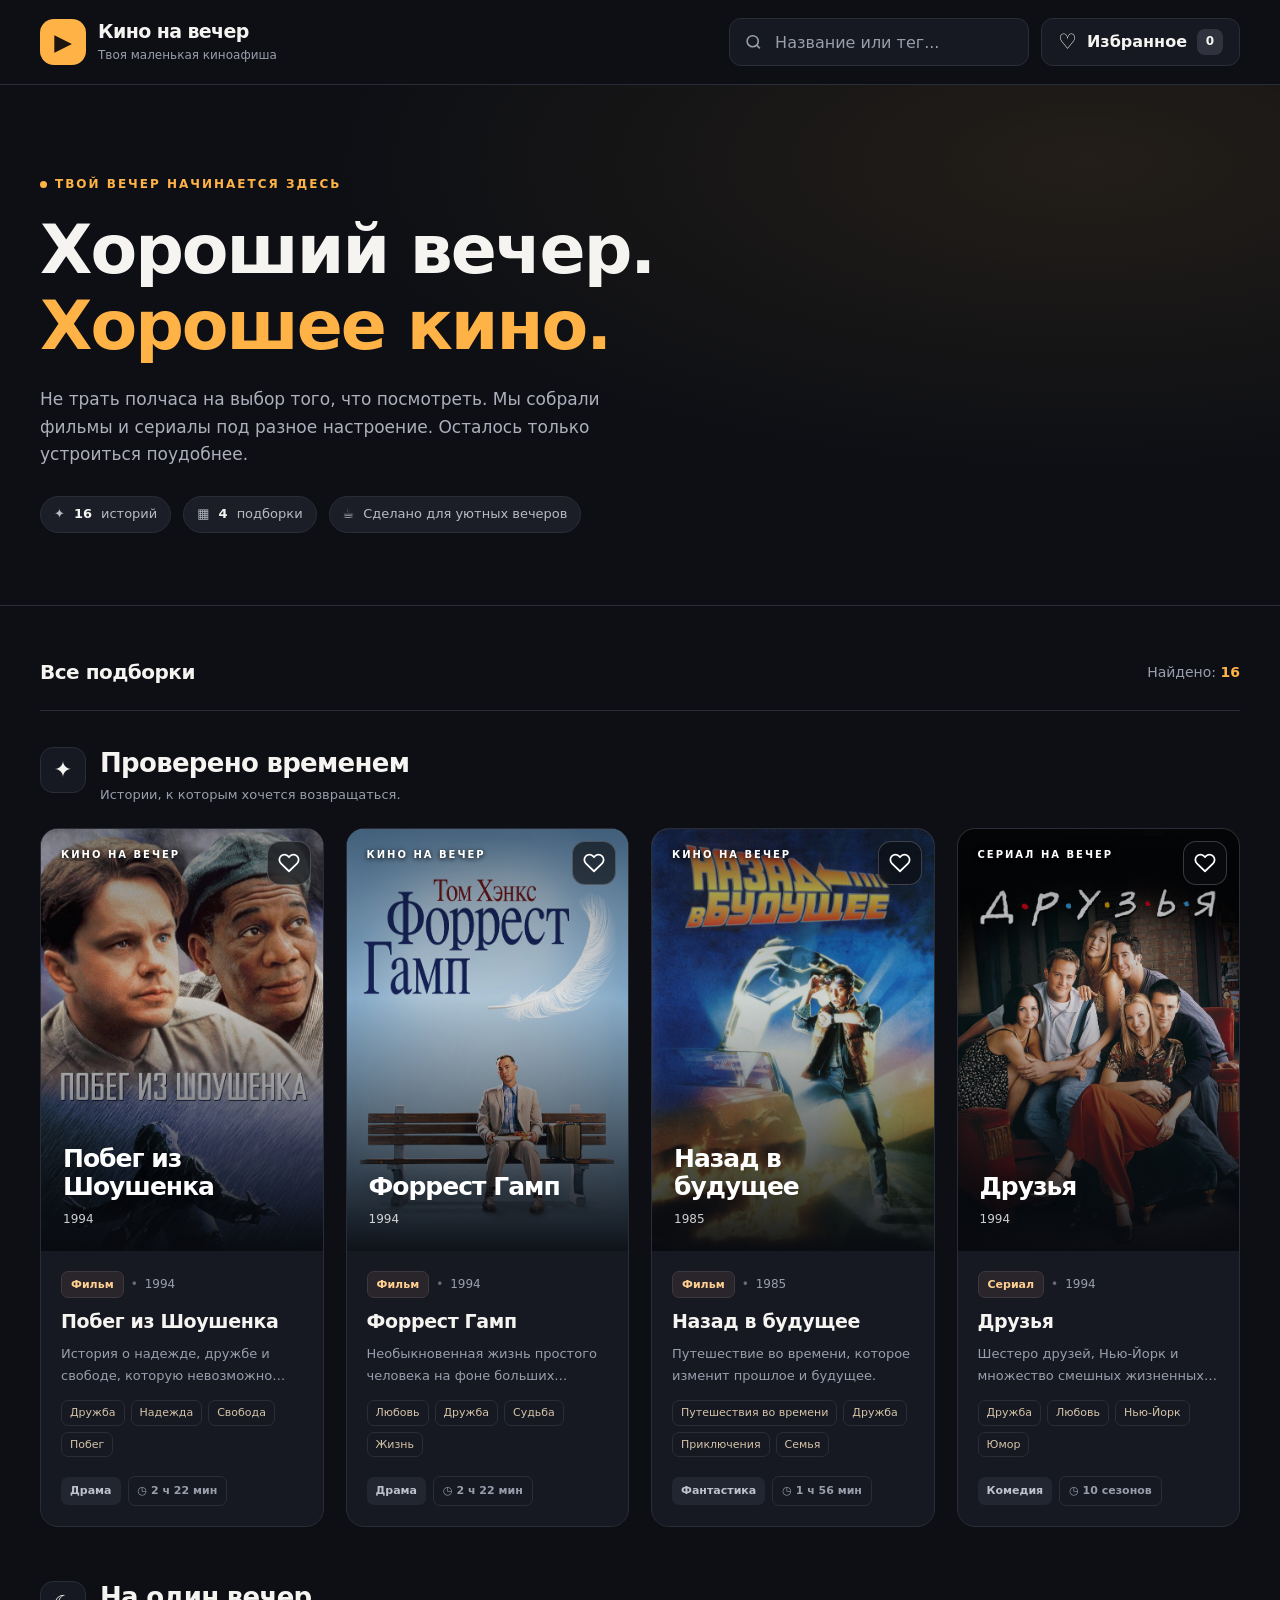
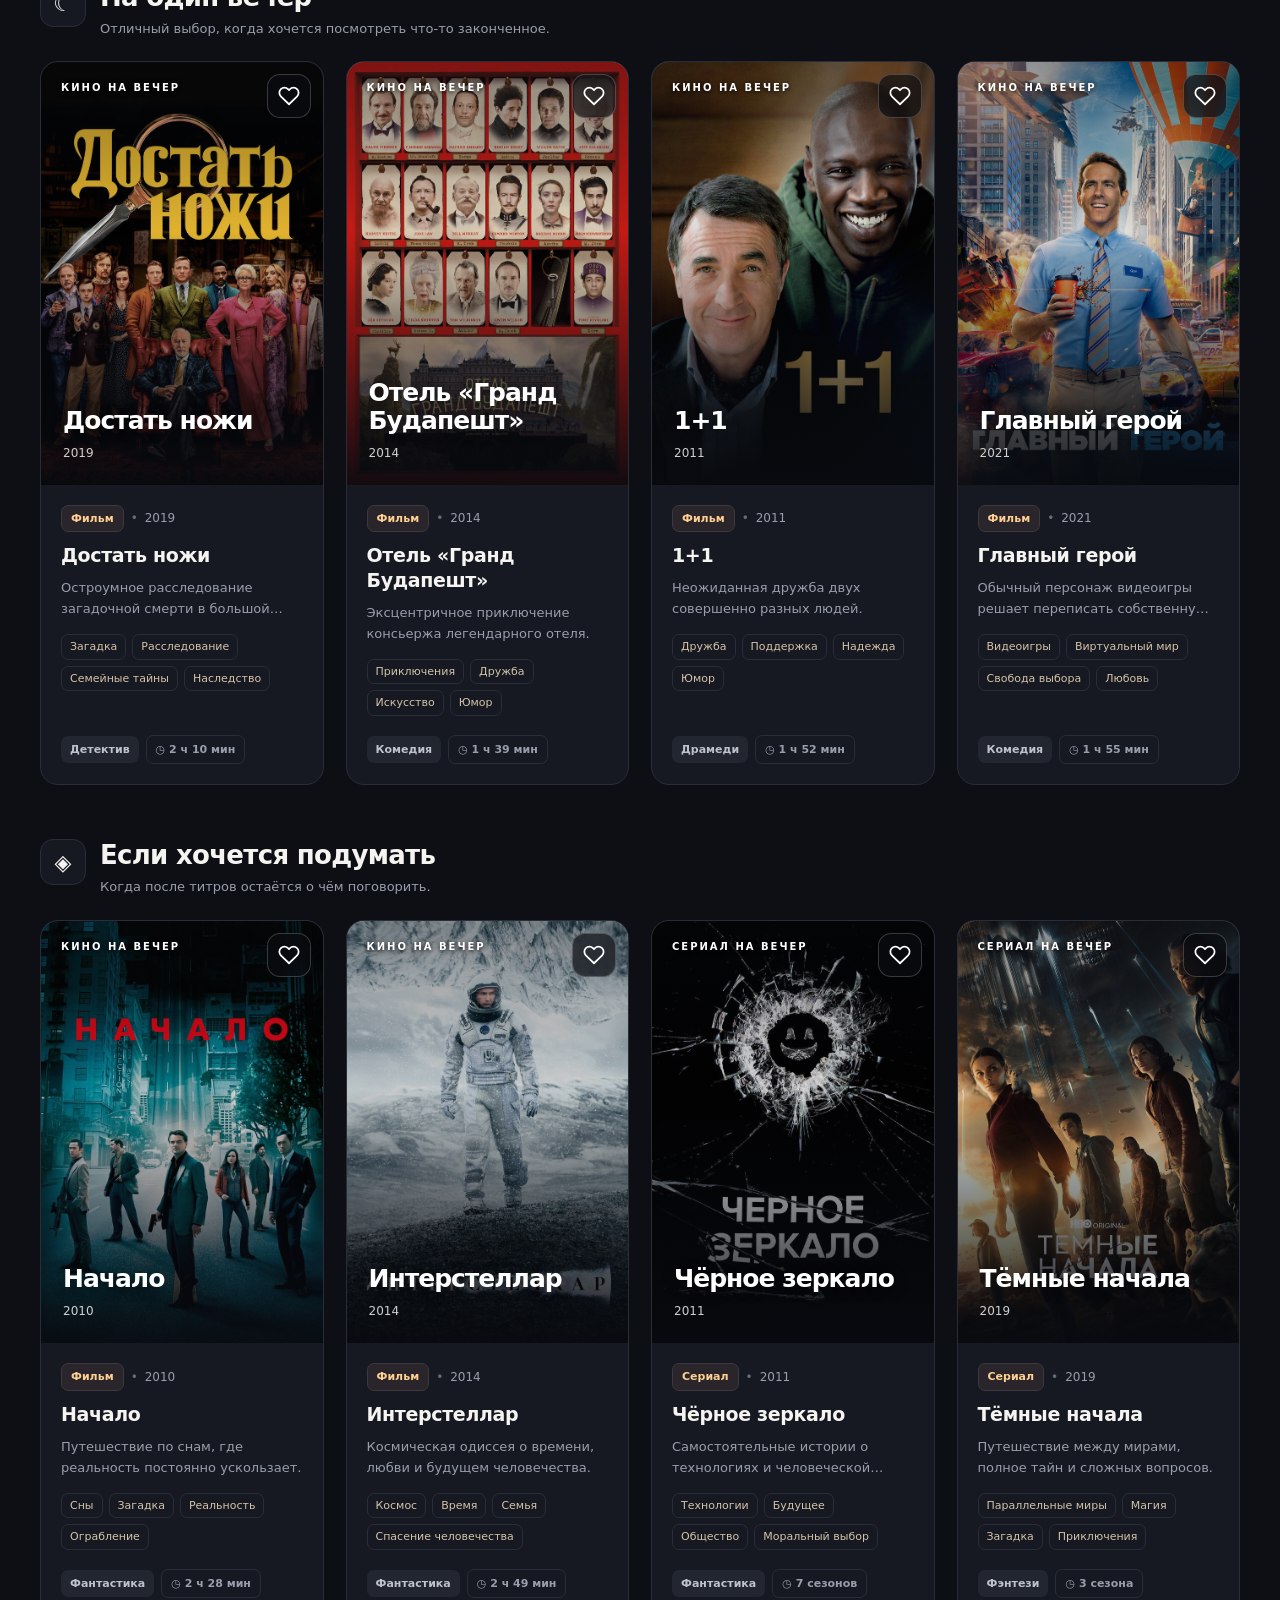
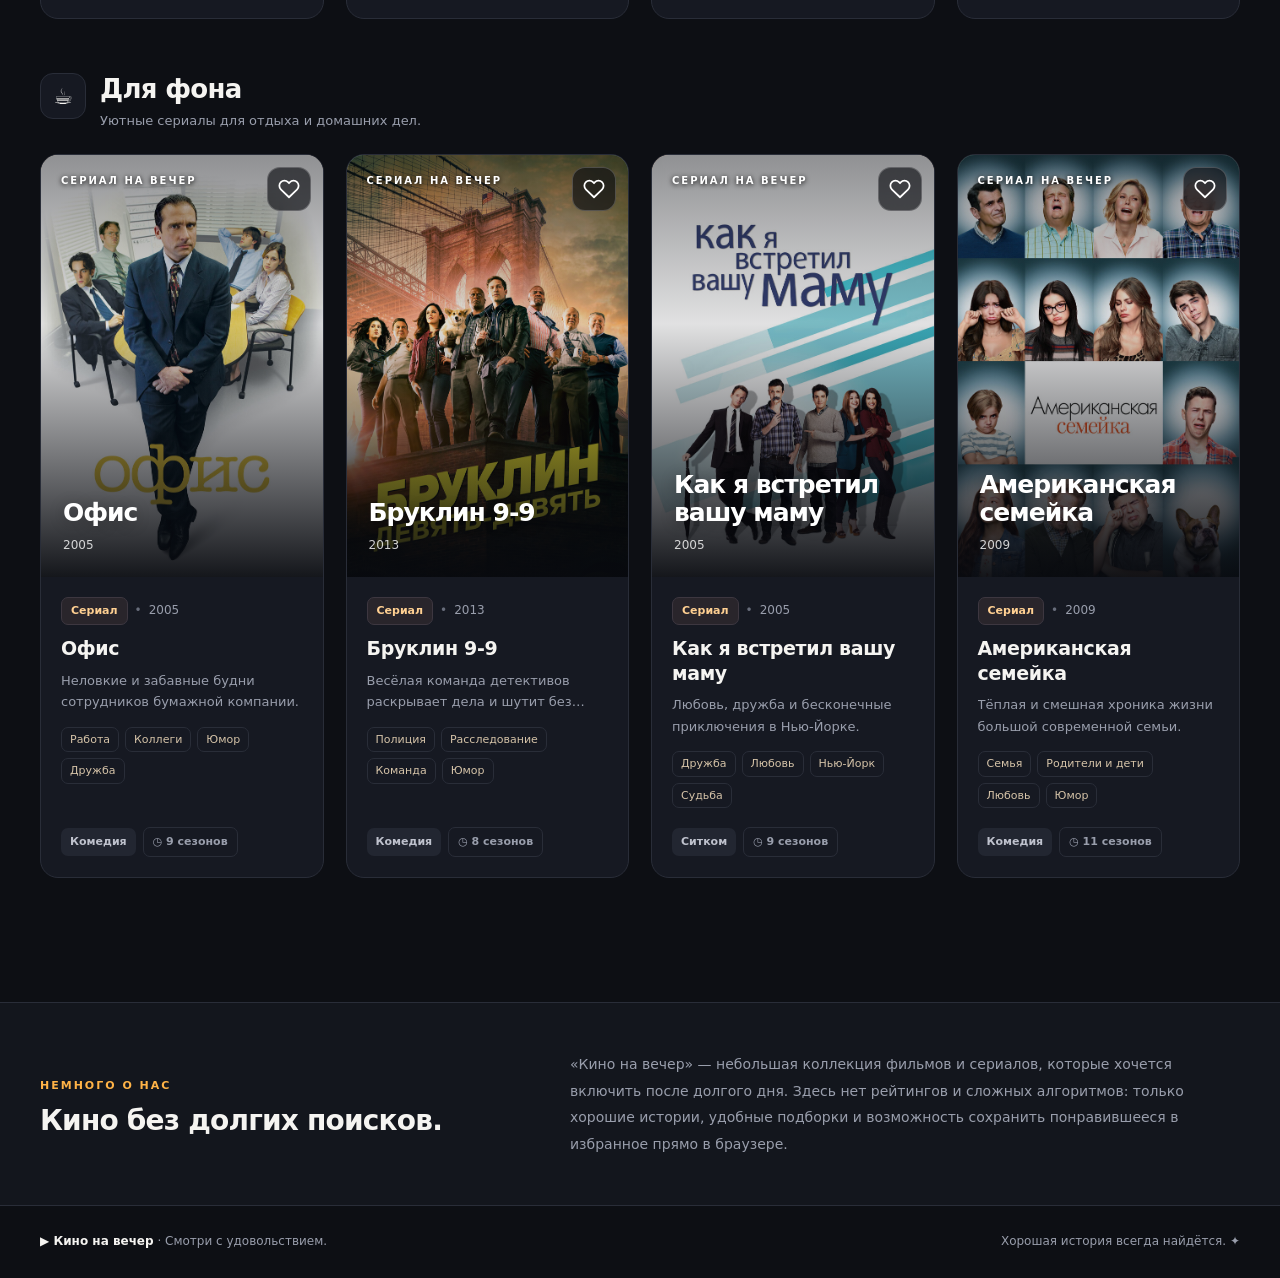
==== second.html @ 31f9d798 "Начальная версия сайта" ====
<!DOCTYPE html>
<html lang="ru">
<head>
  <meta charset="UTF-8">
  <meta name="viewport" content="width=device-width, initial-scale=1">
  <meta name="theme-color" content="#0d0f14">
  <meta name="description" content="Кино на вечер — уютные подборки фильмов и сериалов под любое настроение.">

  <title>Кино на вечер — Что посмотрим сегодня?</title>

  <style>
    /* ===== Основные настройки ===== */

    :root {
      color-scheme: dark;

      --bg: #0d0f14;
      --surface: #161922;
      --surface-hover: #1c202b;
      --border: #292d38;

      --text: #f5f4f1;
      --muted: #999eac;
      --accent: #ffb347;
      --accent-hover: #ffc779;

      --radius: 18px;
      --container: 1200px;

      --transition: 220ms ease;
    }

    *,
    *::before,
    *::after {
      box-sizing: border-box;
    }

    html {
      scroll-behavior: smooth;
    }

    body {
      margin: 0;
      min-width: 320px;
      background: var(--bg);
      color: var(--text);
      font-family: system-ui, -apple-system,
        BlinkMacSystemFont, "Segoe UI", sans-serif;
      line-height: 1.6;
      -webkit-font-smoothing: antialiased;
    }

    button,
    input {
      font: inherit;
    }

    button {
      cursor: pointer;
    }

    button:focus-visible,
    input:focus-visible,
    a:focus-visible {
      outline: 3px solid var(--accent);
      outline-offset: 4px;
    }

    a {
      color: inherit;
      text-decoration: none;
    }

    .container {
      width: min(100% - 36px, var(--container));
      margin-inline: auto;
    }

    .hidden {
      display: none !important;
    }

    /* ===== Шапка ===== */

    .site-header {
      position: relative;
      z-index: 10;
      background: rgba(13, 15, 20, 0.96);
      border-bottom: 1px solid var(--border);
    }

    .header-inner {
      display: flex;
      flex-direction: column;
      gap: 18px;
      padding-block: 20px;
    }

    .brand {
      display: inline-flex;
      align-items: center;
      gap: 12px;
      width: fit-content;
    }

    .brand-icon {
      display: grid;
      place-items: center;
      width: 46px;
      height: 46px;
      border-radius: 14px;
      background: var(--accent);
      color: #1d1510;
      font-size: 23px;
      flex-shrink: 0;
    }

    .brand-name {
      display: block;
      font-size: 19px;
      font-weight: 800;
      letter-spacing: -0.6px;
      line-height: 1.3;
    }

    .brand-caption {
      display: block;
      margin-top: 2px;
      color: var(--muted);
      font-size: 12px;
    }

    .header-actions {
      display: flex;
      flex-direction: column;
      gap: 12px;
    }

    .search-wrapper {
      position: relative;
      width: 100%;
    }

    .search-icon {
      position: absolute;
      top: 50%;
      left: 15px;
      transform: translateY(-50%);
      color: var(--muted);
      pointer-events: none;
    }

    .search-input {
      width: 100%;
      height: 48px;
      padding: 0 45px;
      color: var(--text);
      background: var(--surface);
      border: 1px solid var(--border);
      border-radius: 12px;
      outline: none;
      transition: border-color var(--transition),
        background var(--transition);
    }

    .search-input::placeholder {
      color: var(--muted);
    }

    .search-input:focus {
      border-color: var(--accent);
      background: var(--surface-hover);
    }

    .search-input:focus-visible {
      outline: 2px solid var(--accent);
      outline-offset: 2px;
    }

    .clear-search {
      position: absolute;
      top: 50%;
      right: 9px;
      transform: translateY(-50%);
      width: 32px;
      height: 32px;
      border: 0;
      border-radius: 8px;
      color: var(--muted);
      background: transparent;
      font-size: 20px;
    }

    .clear-search:hover {
      color: var(--text);
      background: var(--border);
    }

    .favorites-toggle {
      display: inline-flex;
      align-items: center;
      justify-content: center;
      gap: 10px;
      min-height: 48px;
      padding: 10px 16px;
      border: 1px solid var(--border);
      border-radius: 12px;
      background: var(--surface);
      color: var(--text);
      font-weight: 600;
      white-space: nowrap;
      transition: var(--transition);
    }

    .favorites-toggle:hover,
    .favorites-toggle.active {
      border-color: var(--accent);
      background: #302519;
      color: var(--accent);
    }

    .favorites-toggle .heart {
      font-size: 21px;
      line-height: 1;
    }

    .favorites-count {
      display: grid;
      place-items: center;
      min-width: 26px;
      height: 26px;
      padding: 0 7px;
      border-radius: 8px;
      background: #30333d;
      color: var(--text);
      font-size: 12px;
      font-weight: 800;
    }

    .favorites-toggle.active .favorites-count {
      background: var(--accent);
      color: #19130e;
    }

    /* ===== Главный экран ===== */

    .hero {
      position: relative;
      overflow: hidden;
      padding: 62px 0 50px;
      border-bottom: 1px solid var(--border);
      background:
        radial-gradient(
          ellipse at 85% 15%,
          rgba(255, 179, 71, 0.09),
          transparent 50%
        ),
        var(--bg);
    }

    .eyebrow {
      display: inline-flex;
      align-items: center;
      gap: 8px;
      margin-bottom: 18px;
      color: var(--accent);
      font-size: 12px;
      font-weight: 800;
      letter-spacing: 2px;
      text-transform: uppercase;
    }

    .eyebrow::before {
      content: "";
      width: 7px;
      height: 7px;
      background: var(--accent);
      border-radius: 50%;
    }

    .hero h1 {
      max-width: 780px;
      margin: 0;
      font-size: clamp(36px, 7vw, 68px);
      line-height: 1.12;
      letter-spacing: -2px;
      font-weight: 850;
    }

    .hero h1 span {
      color: var(--accent);
    }

    .hero-description {
      max-width: 560px;
      margin: 22px 0 28px;
      color: #adb0bc;
      font-size: 16px;
    }

    .hero-stats {
      display: flex;
      flex-wrap: wrap;
      gap: 12px;
    }

    .stat-chip {
      display: inline-flex;
      align-items: center;
      gap: 9px;
      min-height: 37px;
      padding: 7px 13px;
      background: #1b1e27;
      border: 1px solid var(--border);
      border-radius: 100px;
      color: #b8bbc5;
      font-size: 13px;
    }

    .stat-chip strong {
      color: var(--text);
    }

    /* ===== Каталог ===== */

    .catalog {
      padding-block: 40px 70px;
    }

    .catalog-toolbar {
      display: flex;
      flex-wrap: wrap;
      justify-content: space-between;
      align-items: center;
      gap: 14px;
      margin-bottom: 36px;
      padding-bottom: 22px;
      border-bottom: 1px solid var(--border);
    }

    .catalog-label {
      margin: 0;
      font-size: 20px;
      font-weight: 800;
      letter-spacing: -0.5px;
    }

    .results-count {
      color: var(--muted);
      font-size: 14px;
    }

    .results-count strong {
      color: var(--accent);
      font-variant-numeric: tabular-nums;
    }

    .collection {
      margin-bottom: 54px;
    }

    .collection-heading {
      display: flex;
      align-items: flex-start;
      gap: 14px;
      margin-bottom: 22px;
    }

    .collection-icon {
      display: grid;
      place-items: center;
      flex-shrink: 0;
      width: 46px;
      height: 46px;
      border: 1px solid var(--border);
      border-radius: 13px;
      background: var(--surface);
      font-size: 22px;
    }

    .collection-heading h2 {
      margin: 0;
      font-size: clamp(20px, 3vw, 26px);
      letter-spacing: -0.7px;
      line-height: 1.3;
    }

    .collection-heading p {
      margin: 4px 0 0;
      color: var(--muted);
      font-size: 13px;
    }

    .movie-grid {
      display: grid;
      grid-template-columns: minmax(0, 1fr);
      gap: 20px;
    }

    /* ===== Карточки ===== */

    .movie-card {
      position: relative;
      display: flex;
      flex-direction: column;
      overflow: hidden;
      min-width: 0;
      background: var(--surface);
      border: 1px solid var(--border);
      border-radius: var(--radius);
      transition:
        transform var(--transition),
        box-shadow var(--transition),
        border-color var(--transition);
    }

    .movie-card:hover {
      transform: translateY(-5px);
      border-color: #47414a;
      box-shadow: 0 18px 42px rgba(0, 0, 0, 0.23);
    }

    .movie-poster {
      position: relative;
      display: flex;
      flex-direction: column;
      justify-content: flex-end;
      overflow: hidden;
      width: 100%;
      aspect-ratio: 2 / 3;
      padding: 22px;
      background:
        radial-gradient(
          ellipse at 82% 16%,
          rgba(255, 255, 255, 0.21),
          transparent 42%
        ),
        linear-gradient(
          150deg,
          var(--poster-color),
          #11131c 95%
        );
      isolation: isolate;
    }

    .movie-poster::before {
      content: "";
      position: absolute;
      z-index: -1;
      width: 205px;
      height: 205px;
      right: -62px;
      top: -80px;
      border: 1px solid rgba(255, 255, 255, 0.2);
      border-radius: 50%;
      box-shadow:
        0 0 0 34px rgba(255, 255, 255, 0.035),
        0 0 0 68px rgba(255, 255, 255, 0.025);
      transition: transform 400ms ease;
    }

    .movie-card:hover .movie-poster:not(.has-poster)::before {
      transform: scale(1.12);
    }

    .poster-image {
      position: absolute;
      z-index: -2;
      inset: 0;
      width: 100%;
      height: 100%;
      object-fit: cover;
      opacity: 0;
    }

    .has-poster .poster-image {
      opacity: 1;
    }

    .movie-poster.has-poster::before {
      inset: 0;
      width: auto;
      height: auto;
      border: 0;
      border-radius: 0;
      box-shadow: none;
      background: linear-gradient(
        to top,
        rgba(8, 10, 15, 0.95),
        rgba(8, 10, 15, 0.12) 60%,
        rgba(8, 10, 15, 0.45)
      );
    }

    .has-poster .poster-mark {
      color: #fff;
      text-shadow: 0 1px 5px #000;
    }

    .poster-mark {
      position: absolute;
      top: 18px;
      left: 20px;
      color: rgba(255, 255, 255, 0.65);
      font-size: 10px;
      font-weight: 800;
      letter-spacing: 2px;
      text-transform: uppercase;
    }

    .poster-title {
      max-width: 95%;
      margin: 0;
      color: #fff;
      font-size: clamp(24px, 6vw, 30px);
      font-weight: 850;
      letter-spacing: -1px;
      line-height: 1.12;
      text-wrap: balance;
      text-shadow: 0 2px 15px rgba(0, 0, 0, 0.3);
    }

    .poster-year {
      margin-top: 9px;
      color: rgba(255, 255, 255, 0.8);
      font-size: 12px;
    }

    .favorite-button {
      position: absolute;
      z-index: 2;
      top: 12px;
      right: 12px;
      display: grid;
      place-items: center;
      width: 44px;
      height: 44px;
      border: 1px solid rgba(255, 255, 255, 0.2);
      border-radius: 13px;
      background: rgba(11, 13, 18, 0.65);
      color: #fff;
      backdrop-filter: blur(8px);
      -webkit-backdrop-filter: blur(8px);
      transition: var(--transition);
    }

    .favorite-button:hover {
      transform: scale(1.08);
      background: #3a281c;
      color: var(--accent);
    }

    .favorite-button.is-favorite {
      color: var(--accent);
      border-color: rgba(255, 179, 71, 0.45);
      background: #3b2a1d;
    }

    .favorite-button svg {
      width: 22px;
      height: 22px;
      stroke: currentColor;
      stroke-width: 1.9;
      fill: none;
      transition: var(--transition);
    }

    .favorite-button.is-favorite svg {
      fill: currentColor;
    }

    .movie-content {
      display: flex;
      flex: 1;
      flex-direction: column;
      padding: 20px;
    }

    .movie-meta {
      display: flex;
      flex-wrap: wrap;
      align-items: center;
      gap: 7px;
      margin-bottom: 11px;
      font-size: 12px;
      color: var(--muted);
    }

    .type-badge {
      display: inline-flex;
      align-items: center;
      padding: 4px 9px;
      border: 1px solid #3d3740;
      background: #29252b;
      border-radius: 7px;
      color: #ffd092;
      font-size: 11px;
      font-weight: 700;
    }

    .meta-dot {
      color: #686d7b;
    }

    .movie-title {
      margin: 0 0 9px;
      color: var(--text);
      font-size: 19px;
      font-weight: 800;
      line-height: 1.3;
      letter-spacing: -0.35px;
    }

    .movie-description {
      display: -webkit-box;
      overflow: hidden;
      -webkit-box-orient: vertical;
      -webkit-line-clamp: 2;
      margin: 0;
      color: var(--muted);
      font-size: 13px;
      line-height: 1.65;
      min-height: 43px;
    }

    .movie-footer {
      display: flex;
      flex-wrap: wrap;
      gap: 7px;
      align-items: center;
      margin-top: auto;
      padding-top: 19px;
    }

    .movie-tags {
      display: flex;
      flex-wrap: wrap;
      gap: 6px;
      margin: 14px 0 0;
      padding: 0;
      list-style: none;
    }

    .theme-tag {
      padding: 3px 8px;
      border: 1px solid var(--border);
      border-radius: 7px;
      color: #d5c3a8;
      font-size: 11px;
    }

    .genre-tag,
    .duration-tag {
      display: inline-flex;
      align-items: center;
      padding: 5px 9px;
      background: #222631;
      border-radius: 7px;
      color: #bfc2cd;
      font-size: 11px;
      font-weight: 600;
    }

    .duration-tag {
      background: transparent;
      border: 1px solid var(--border);
      color: var(--muted);
    }

    /* ===== Пустые результаты ===== */

    .empty-state {
      display: flex;
      flex-direction: column;
      align-items: center;
      justify-content: center;
      min-height: 310px;
      padding: 45px 20px;
      border: 1px dashed #383b46;
      border-radius: 20px;
      text-align: center;
    }

    .empty-icon {
      display: grid;
      place-items: center;
      width: 70px;
      height: 70px;
      margin-bottom: 20px;
      background: #24212a;
      border-radius: 20px;
      color: var(--accent);
      font-size: 32px;
    }

    .empty-state h2 {
      margin: 0 0 10px;
      font-size: 22px;
    }

    .empty-state p {
      max-width: 400px;
      margin: 0;
      color: var(--muted);
      font-size: 14px;
    }

    .empty-action {
      margin-top: 22px;
      padding: 12px 20px;
      border: 0;
      border-radius: 11px;
      background: var(--accent);
      color: #1e160e;
      font-weight: 800;
      transition: var(--transition);
    }

    .empty-action:hover {
      background: var(--accent-hover);
      transform: translateY(-2px);
    }

    /* ===== О проекте ===== */

    .about {
      padding: 48px 0;
      background: #13161d;
      border-top: 1px solid var(--border);
      border-bottom: 1px solid var(--border);
    }

    .about-inner {
      display: flex;
      flex-direction: column;
      gap: 18px;
    }

    .about-label {
      color: var(--accent);
      font-size: 11px;
      font-weight: 800;
      letter-spacing: 2px;
      text-transform: uppercase;
    }

    .about h2 {
      margin: 8px 0 0;
      font-size: 28px;
      line-height: 1.2;
      letter-spacing: -0.8px;
    }

    .about p {
      max-width: 670px;
      margin: 0;
      color: var(--muted);
      font-size: 14px;
      line-height: 1.9;
    }

    /* ===== Подвал ===== */

    .site-footer {
      padding: 26px 0;
    }

    .footer-inner {
      display: flex;
      flex-direction: column;
      align-items: flex-start;
      gap: 10px;
      color: var(--muted);
      font-size: 12px;
    }

    .footer-inner strong {
      color: var(--text);
    }

    /* ===== Адаптивность ===== */

    @media (min-width: 600px) {
      .header-inner {
        flex-direction: row;
        justify-content: space-between;
        align-items: center;
      }

      .header-actions {
        flex-direction: row;
        align-items: center;
      }

      .search-wrapper {
        width: 230px;
      }

      .movie-grid {
        grid-template-columns: repeat(2, minmax(0, 1fr));
      }

      .poster-title {
        font-size: 27px;
      }

      .footer-inner {
        flex-direction: row;
        justify-content: space-between;
        align-items: center;
      }
    }

    @media (min-width: 900px) {
      .header-inner {
        padding-block: 18px;
      }

      .search-wrapper {
        width: 300px;
      }

      .hero {
        padding: 85px 0 72px;
      }

      .hero-description {
        font-size: 17px;
      }

      .catalog {
        padding-top: 50px;
      }

      .movie-grid {
        grid-template-columns: repeat(3, minmax(0, 1fr));
        gap: 22px;
      }

      .about-inner {
        flex-direction: row;
        align-items: center;
        justify-content: space-between;
        gap: 65px;
      }

      .about-inner > div {
        flex-shrink: 0;
      }
    }

    @media (min-width: 1150px) {
      .movie-grid {
        grid-template-columns: repeat(4, minmax(0, 1fr));
      }

      .poster-title {
        font-size: 25px;
      }
    }

    @media (prefers-reduced-motion: reduce) {
      *,
      *::before,
      *::after {
        scroll-behavior: auto !important;
        transition-duration: 0.01ms !important;
        animation-duration: 0.01ms !important;
      }
    }
  </style>
</head>

<body>

  <!-- ===== Шапка сайта ===== -->

  <header class="site-header">
    <div class="container header-inner">

      <a class="brand" href="#" aria-label="Кино на вечер — на главную">
        <span class="brand-icon" aria-hidden="true">▶</span>

        <span>
          <span class="brand-name">Кино на вечер</span>
          <span class="brand-caption">Твоя маленькая киноафиша</span>
        </span>
      </a>

      <div class="header-actions">
        <div class="search-wrapper" role="search">
          <label class="hidden" for="searchInput">
            Поиск по названию
          </label>

          <svg
            class="search-icon"
            width="19"
            height="19"
            viewBox="0 0 24 24"
            fill="none"
            stroke="currentColor"
            stroke-width="2"
            aria-hidden="true"
          >
            <circle cx="11" cy="11" r="7"></circle>
            <path d="m20 20-4-4"></path>
          </svg>

          <input
            id="searchInput"
            class="search-input"
            type="search"
            placeholder="Название или тег..."
            aria-label="Поиск фильмов и сериалов по названию или тегам"
            autocomplete="off"
          >

          <button
            id="clearSearch"
            class="clear-search hidden"
            type="button"
            aria-label="Очистить поиск"
          >×</button>
        </div>

        <button
          id="favoritesToggle"
          class="favorites-toggle"
          type="button"
          aria-pressed="false"
        >
          <span class="heart" aria-hidden="true">♡</span>
          <span id="favoritesToggleText">Избранное</span>
          <span
            id="favoritesCount"
            class="favorites-count"
            aria-label="Количество избранных"
          >0</span>
        </button>
      </div>

    </div>
  </header>

  <main>

    <!-- ===== Приветственный экран ===== -->

    <section class="hero" id="hero" aria-labelledby="heroTitle">
      <div class="container">

        <span class="eyebrow">Твой вечер начинается здесь</span>

        <h1 id="heroTitle">
          Хороший вечер.<br>
          <span>Хорошее кино.</span>
        </h1>

        <p class="hero-description">
          Не трать полчаса на выбор того, что посмотреть.
          Мы собрали фильмы и сериалы под разное настроение.
          Осталось только устроиться поудобнее.
        </p>

        <div class="hero-stats">
          <span class="stat-chip">
            <span aria-hidden="true">✦</span>
            <strong id="totalCount">16</strong> историй
          </span>

          <span class="stat-chip">
            <span aria-hidden="true">▦</span>
            <strong>4</strong> подборки
          </span>

          <span class="stat-chip">
            <span aria-hidden="true">☕</span>
            Сделано для уютных вечеров
          </span>
        </div>

      </div>
    </section>

    <!-- ===== Каталог фильмов ===== -->

    <section class="catalog container" aria-labelledby="catalogTitle">

      <div class="catalog-toolbar">
        <h2 class="catalog-label" id="catalogTitle">
          Все подборки
        </h2>

        <div class="results-count" role="status" aria-live="polite">
          Найдено: <strong id="resultsCount">16</strong>
        </div>
      </div>

      <div id="collectionsContainer"></div>

      <div id="emptyState" class="empty-state hidden">
        <div id="emptyIcon" class="empty-icon" aria-hidden="true">
          ◇
        </div>

        <h2 id="emptyTitle">Ничего не найдено</h2>

        <p id="emptyText">
          Ничего не нашлось, попробуйте изменить запрос
        </p>

        <button
          id="emptyAction"
          class="empty-action"
          type="button"
        >
          Сбросить поиск
        </button>
      </div>

    </section>

    <!-- ===== О проекте ===== -->

    <section class="about" aria-labelledby="aboutTitle">
      <div class="container about-inner">

        <div>
          <span class="about-label">Немного о нас</span>
          <h2 id="aboutTitle">Кино без долгих поисков.</h2>
        </div>

        <p>
          «Кино на вечер» — небольшая коллекция фильмов и сериалов,
          которые хочется включить после долгого дня. Здесь нет
          рейтингов и сложных алгоритмов: только хорошие истории,
          удобные подборки и возможность сохранить понравившееся
          в избранное прямо в браузере.
        </p>

      </div>
    </section>

  </main>

  <!-- ===== Подвал ===== -->

  <footer class="site-footer">
    <div class="container footer-inner">
      <span><strong>▶ Кино на вечер</strong> · Смотри с удовольствием.</span>
      <span>Хорошая история всегда найдётся. ✦</span>
    </div>
  </footer>

  <script>
    "use strict";

    /* ===== Данные фильмов и сериалов ===== */

    const titles = [
      // Проверено временем
      {
        id: 1,
        title: "Побег из Шоушенка",
        year: 1994,
        type: "Фильм",
        genre: "Драма",
        duration: "2 ч 22 мин",
        description: "История о надежде, дружбе и свободе, которую невозможно отнять.",
        tags: ["classic"],
        themes: ["Дружба", "Надежда", "Свобода", "Побег"],
        poster: "images/shawshank-redemption.jpg",
        color: "#87704d"
      },
      {
        id: 2,
        title: "Форрест Гамп",
        year: 1994,
        type: "Фильм",
        genre: "Драма",
        duration: "2 ч 22 мин",
        description: "Необыкновенная жизнь простого человека на фоне больших событий.",
        tags: ["classic"],
        themes: ["Любовь", "Дружба", "Судьба", "Жизнь"],
        poster: "images/forrest-gump.jpg",
        color: "#617f88"
      },
      {
        id: 3,
        title: "Назад в будущее",
        year: 1985,
        type: "Фильм",
        genre: "Фантастика",
        duration: "1 ч 56 мин",
        description: "Путешествие во времени, которое изменит прошлое и будущее.",
        tags: ["classic"],
        themes: ["Путешествия во времени", "Дружба", "Приключения", "Семья"],
        poster: "images/back-to-the-future.jpg",
        color: "#a66538"
      },
      {
        id: 4,
        title: "Друзья",
        year: 1994,
        type: "Сериал",
        genre: "Комедия",
        duration: "10 сезонов",
        description: "Шестеро друзей, Нью-Йорк и множество смешных жизненных историй.",
        tags: ["classic"],
        themes: ["Дружба", "Любовь", "Нью-Йорк", "Юмор"],
        poster: "images/friends.jpg",
        color: "#91694f"
      },

      // На один вечер
      {
        id: 5,
        title: "Достать ножи",
        year: 2019,
        type: "Фильм",
        genre: "Детектив",
        duration: "2 ч 10 мин",
        description: "Остроумное расследование загадочной смерти в большой семье.",
        tags: ["one-night"],
        themes: ["Загадка", "Расследование", "Семейные тайны", "Наследство"],
        poster: "images/knives-out.jpg",
        color: "#913d43"
      },
      {
        id: 6,
        title: "Отель «Гранд Будапешт»",
        year: 2014,
        type: "Фильм",
        genre: "Комедия",
        duration: "1 ч 39 мин",
        description: "Эксцентричное приключение консьержа легендарного отеля.",
        tags: ["one-night"],
        themes: ["Приключения", "Дружба", "Искусство", "Юмор"],
        poster: "images/grand-budapest-hotel.jpg",
        color: "#ab688a"
      },
      {
        id: 7,
        title: "1+1",
        year: 2011,
        type: "Фильм",
        genre: "Драмеди",
        duration: "1 ч 52 мин",
        description: "Неожиданная дружба двух совершенно разных людей.",
        tags: ["one-night"],
        themes: ["Дружба", "Поддержка", "Надежда", "Юмор"],
        poster: "images/intouchables.jpg",
        color: "#427a83"
      },
      {
        id: 8,
        title: "Главный герой",
        year: 2021,
        type: "Фильм",
        genre: "Комедия",
        duration: "1 ч 55 мин",
        description: "Обычный персонаж видеоигры решает переписать собственную судьбу.",
        tags: ["one-night"],
        themes: ["Видеоигры", "Виртуальный мир", "Свобода выбора", "Любовь"],
        poster: "images/free-guy.jpg",
        color: "#4776a6"
      },

      // Если хочется подумать
      {
        id: 9,
        title: "Начало",
        year: 2010,
        type: "Фильм",
        genre: "Фантастика",
        duration: "2 ч 28 мин",
        description: "Путешествие по снам, где реальность постоянно ускользает.",
        tags: ["thoughtful"],
        themes: ["Сны", "Загадка", "Реальность", "Ограбление"],
        poster: "images/inception.jpg",
        color: "#416d87"
      },
      {
        id: 10,
        title: "Интерстеллар",
        year: 2014,
        type: "Фильм",
        genre: "Фантастика",
        duration: "2 ч 49 мин",
        description: "Космическая одиссея о времени, любви и будущем человечества.",
        tags: ["thoughtful"],
        themes: ["Космос", "Время", "Семья", "Спасение человечества"],
        poster: "images/interstellar.jpg",
        color: "#5a6685"
      },
      {
        id: 11,
        title: "Чёрное зеркало",
        year: 2011,
        type: "Сериал",
        genre: "Фантастика",
        duration: "7 сезонов",
        description: "Самостоятельные истории о технологиях и человеческой природе.",
        tags: ["thoughtful"],
        themes: ["Технологии", "Будущее", "Общество", "Моральный выбор"],
        poster: "images/black-mirror.jpg",
        color: "#4f526e"
      },
      {
        id: 12,
        title: "Тёмные начала",
        year: 2019,
        type: "Сериал",
        genre: "Фэнтези",
        duration: "3 сезона",
        description: "Путешествие между мирами, полное тайн и сложных вопросов.",
        tags: ["thoughtful"],
        themes: ["Параллельные миры", "Магия", "Загадка", "Приключения"],
        poster: "images/his-dark-materials.jpg",
        color: "#66638d"
      },

      // Для фона
      {
        id: 13,
        title: "Офис",
        year: 2005,
        type: "Сериал",
        genre: "Комедия",
        duration: "9 сезонов",
        description: "Неловкие и забавные будни сотрудников бумажной компании.",
        tags: ["background"],
        themes: ["Работа", "Коллеги", "Юмор", "Дружба"],
        poster: "images/the-office.jpg",
        color: "#8c785e"
      },
      {
        id: 14,
        title: "Бруклин 9-9",
        year: 2013,
        type: "Сериал",
        genre: "Комедия",
        duration: "8 сезонов",
        description: "Весёлая команда детективов раскрывает дела и шутит без остановки.",
        tags: ["background"],
        themes: ["Полиция", "Расследование", "Команда", "Юмор"],
        poster: "images/brooklyn-nine-nine.jpg",
        color: "#6d819c"
      },
      {
        id: 15,
        title: "Как я встретил вашу маму",
        year: 2005,
        type: "Сериал",
        genre: "Ситком",
        duration: "9 сезонов",
        description: "Любовь, дружба и бесконечные приключения в Нью-Йорке.",
        tags: ["background"],
        themes: ["Дружба", "Любовь", "Нью-Йорк", "Судьба"],
        poster: "images/how-i-met-your-mother.jpg",
        color: "#a47a53"
      },
      {
        id: 16,
        title: "Американская семейка",
        year: 2009,
        type: "Сериал",
        genre: "Комедия",
        duration: "11 сезонов",
        description: "Тёплая и смешная хроника жизни большой современной семьи.",
        tags: ["background"],
        themes: ["Семья", "Родители и дети", "Любовь", "Юмор"],
        poster: "images/modern-family.jpg",
        color: "#698b76"
      }
    ];

    /* ===== Описание подборок ===== */

    const collections = [
      {
        id: "classic",
        title: "Проверено временем",
        description: "Истории, к которым хочется возвращаться.",
        icon: "✦"
      },
      {
        id: "one-night",
        title: "На один вечер",
        description: "Отличный выбор, когда хочется посмотреть что-то законченное.",
        icon: "☾"
      },
      {
        id: "thoughtful",
        title: "Если хочется подумать",
        description: "Когда после титров остаётся о чём поговорить.",
        icon: "◈"
      },
      {
        id: "background",
        title: "Для фона",
        description: "Уютные сериалы для отдыха и домашних дел.",
        icon: "☕"
      }
    ];

    /* ===== Состояние приложения ===== */

    const STORAGE_KEY = "kino-na-vecher-favorites";

    const validIds = new Set(titles.map(item => item.id));

    function loadFavorites() {
      try {
        const saved = JSON.parse(
          localStorage.getItem(STORAGE_KEY) || "[]"
        );

        if (!Array.isArray(saved)) {
          return new Set();
        }

        return new Set(
          saved.filter(id => validIds.has(id))
        );
      } catch (error) {
        return new Set();
      }
    }

    let favorites = loadFavorites();
    let onlyFavorites = false;
    let searchQuery = "";

    /* ===== Элементы страницы ===== */

    const searchInput = document.getElementById("searchInput");
    const clearSearchButton = document.getElementById("clearSearch");

    const favoritesToggle = document.getElementById("favoritesToggle");
    const favoritesCount = document.getElementById("favoritesCount");
    const favoritesToggleText = document.getElementById("favoritesToggleText");

    const resultsCount = document.getElementById("resultsCount");
    const totalCount = document.getElementById("totalCount");
    const catalogTitle = document.getElementById("catalogTitle");
    const hero = document.getElementById("hero");

    const collectionsContainer = document.getElementById(
      "collectionsContainer"
    );

    const emptyState = document.getElementById("emptyState");
    const emptyIcon = document.getElementById("emptyIcon");
    const emptyTitle = document.getElementById("emptyTitle");
    const emptyText = document.getElementById("emptyText");
    const emptyAction = document.getElementById("emptyAction");

    totalCount.textContent = titles.length;

    /* ===== Вспомогательные функции ===== */

    function saveFavorites() {
      try {
        localStorage.setItem(
          STORAGE_KEY,
          JSON.stringify([...favorites])
        );
      } catch (error) {
        // Если хранилище недоступно,
        // избранное продолжает работать до перезагрузки.
        console.warn("Не удалось сохранить избранное:", error);
      }
    }

    function normalizeText(value) {
      return value
        .toLocaleLowerCase("ru")
        .replace(/ё/g, "е")
        .trim();
    }

    function getFilteredTitles() {
      const query = normalizeText(searchQuery);

      return titles.filter(item => {
        const matchesSearch = [item.title, ...item.themes]
          .some(value => normalizeText(value).includes(query));

        const matchesFavorites =
          !onlyFavorites || favorites.has(item.id);

        return matchesSearch && matchesFavorites;
      });
    }

    function createElement(tag, className, text) {
      const element = document.createElement(tag);

      if (className) {
        element.className = className;
      }

      if (text !== undefined) {
        element.textContent = text;
      }

      return element;
    }

    /* ===== Формирование карточки ===== */

    function createMovieCard(movie) {
      const isFavorite = favorites.has(movie.id);

      const card = createElement("article", "movie-card");

      // Градиент остаётся видимым до загрузки постера и при ошибке.
      const poster = createElement("div", "movie-poster");

      poster.style.setProperty("--poster-color", movie.color);

      const posterImage = createElement("img", "poster-image");
      posterImage.alt = `Постер «${movie.title}»`;
      posterImage.width = 600;
      posterImage.height = 900;
      posterImage.loading = "lazy";
      posterImage.decoding = "async";
      posterImage.addEventListener("load", () => {
        poster.classList.add("has-poster");
      });
      posterImage.addEventListener("error", () => {
        poster.classList.remove("has-poster");
        posterImage.remove();
      });
      posterImage.src = movie.poster;
      poster.appendChild(posterImage);

      const posterMark = createElement(
        "span",
        "poster-mark",
        movie.type === "Фильм" ? "КИНО НА ВЕЧЕР" : "СЕРИАЛ НА ВЕЧЕР"
      );

      const posterTitle = createElement(
        "h3",
        "poster-title",
        movie.title
      );

      const posterYear = createElement(
        "span",
        "poster-year",
        String(movie.year)
      );

      poster.append(posterMark, posterTitle, posterYear);

      // Кнопка избранного
      const favoriteButton = createElement(
        "button",
        "favorite-button"
      );

      favoriteButton.type = "button";
      favoriteButton.classList.toggle("is-favorite", isFavorite);
      favoriteButton.setAttribute("aria-pressed", String(isFavorite));

      favoriteButton.setAttribute(
        "aria-label",
        isFavorite
          ? `Удалить «${movie.title}» из избранного`
          : `Добавить «${movie.title}» в избранное`
      );

      favoriteButton.innerHTML = `
        <svg viewBox="0 0 24 24" aria-hidden="true">
          <path
            d="M20.8 4.6a5.5 5.5 0 0 0-7.8 0L12
            5.7l-1.1-1.1a5.5 5.5 0 0 0-7.8
            7.8l1.1 1.1L12 21l7.8-7.5
            1.1-1.1a5.5 5.5 0 0 0-.1-7.8Z"
            stroke-linecap="round"
            stroke-linejoin="round"
          />
        </svg>
      `;

      favoriteButton.addEventListener("click", () => {
        toggleFavorite(movie.id);
      });

      poster.appendChild(favoriteButton);

      // Контент карточки
      const content = createElement("div", "movie-content");

      const meta = createElement("div", "movie-meta");

      const typeBadge = createElement(
        "span",
        "type-badge",
        movie.type
      );

      const metaDot = createElement(
        "span",
        "meta-dot",
        "•"
      );

      metaDot.setAttribute("aria-hidden", "true");

      const year = createElement(
        "span",
        "",
        String(movie.year)
      );

      meta.append(typeBadge, metaDot, year);

      const movieTitle = createElement(
        "h3",
        "movie-title",
        movie.title
      );

      const description = createElement(
        "p",
        "movie-description",
        movie.description
      );

      const footer = createElement("div", "movie-footer");

      const themes = createElement("ul", "movie-tags");
      themes.setAttribute("aria-label", "Темы");
      movie.themes.forEach(theme => {
        themes.appendChild(createElement("li", "theme-tag", theme));
      });

      const genre = createElement(
        "span",
        "genre-tag",
        movie.genre
      );

      const duration = createElement(
        "span",
        "duration-tag",
        "◷ " + movie.duration
      );

      footer.append(genre, duration);

      content.append(meta, movieTitle, description, themes, footer);
      card.append(poster, content);

      return card;
    }

    /* ===== Формирование подборки ===== */

    function createCollection(collection, movies) {
      const section = createElement("section", "collection");

      section.setAttribute(
        "aria-labelledby",
        `collection-${collection.id}`
      );

      const heading = createElement(
        "div",
        "collection-heading"
      );

      const icon = createElement(
        "div",
        "collection-icon",
        collection.icon
      );

      icon.setAttribute("aria-hidden", "true");

      const headingText = createElement("div");

      const title = createElement(
        "h2",
        "",
        collection.title
      );

      title.id = `collection-${collection.id}`;

      const description = createElement(
        "p",
        "",
        collection.description
      );

      headingText.append(title, description);
      heading.append(icon, headingText);

      const grid = createElement("div", "movie-grid");

      movies.forEach(movie => {
        grid.appendChild(createMovieCard(movie));
      });

      section.append(heading, grid);

      return section;
    }

    /* ===== Пустое состояние ===== */

    function updateEmptyState(filtered) {
      const isEmpty = filtered.length === 0;

      emptyState.classList.toggle("hidden", !isEmpty);

      if (!isEmpty) {
        return;
      }

      const hasSearch = searchQuery.trim().length > 0;

      if (hasSearch) {
        emptyIcon.textContent = "⌕";
        emptyTitle.textContent = "Ничего не найдено";
        emptyText.textContent =
          "Ничего не нашлось, попробуйте изменить запрос";

        emptyAction.textContent = "Сбросить поиск";
      } else if (onlyFavorites) {
        emptyIcon.textContent = "♡";
        emptyTitle.textContent = "Здесь пока пусто";
        emptyText.textContent =
          "Добавляйте фильмы и сериалы с помощью сердечка, и они появятся здесь.";

        emptyAction.textContent = "Смотреть все подборки";
      } else {
        emptyIcon.textContent = "◇";
        emptyTitle.textContent = "Пока нет историй";
        emptyText.textContent =
          "Скоро здесь появится что-нибудь интересное.";

        emptyAction.textContent = "Вернуться к подборкам";
      }
    }

    /* ===== Обновление интерфейса ===== */

    function updateHeader() {
      const hasSearch = searchQuery.trim().length > 0;
      hero.classList.toggle("hidden", hasSearch);

      favoritesCount.textContent = favorites.size;

      favoritesToggle.classList.toggle(
        "active",
        onlyFavorites
      );

      favoritesToggle.setAttribute(
        "aria-pressed",
        String(onlyFavorites)
      );

      favoritesToggleText.textContent = onlyFavorites
        ? "Все подборки"
        : "Избранное";

      catalogTitle.textContent = hasSearch
        ? "Результаты поиска"
        : onlyFavorites ? "Моё избранное" : "Все подборки";

      clearSearchButton.classList.toggle(
        "hidden",
        searchQuery.length === 0
      );
    }

    function render() {
      const filtered = getFilteredTitles();

      // Счётчик учитывает поиск и избранное.
      resultsCount.textContent = filtered.length;

      updateHeader();

      // В поиске карточки идут сразу под заголовком результатов.
      const fragment = document.createDocumentFragment();

      if (searchQuery.trim()) {
        const grid = createElement("div", "movie-grid");
        filtered.forEach(movie => grid.appendChild(createMovieCard(movie)));
        fragment.appendChild(grid);
      } else {
        collections.forEach(collection => {
          const collectionMovies = filtered.filter(movie =>
            movie.tags.includes(collection.id)
          );

          if (collectionMovies.length > 0) {
            fragment.appendChild(
              createCollection(collection, collectionMovies)
            );
          }
        });
      }

      collectionsContainer.replaceChildren(fragment);

      updateEmptyState(filtered);
    }

    /* ===== Управление избранным ===== */

    function toggleFavorite(id) {
      if (favorites.has(id)) {
        favorites.delete(id);
      } else {
        favorites.add(id);
      }

      saveFavorites();
      render();
    }

    /* ===== Обработчики событий ===== */

    // Поиск обновляется по мере ввода.
    searchInput.addEventListener("input", event => {
      searchQuery = event.target.value;
      render();
    });

    // Очистка поиска.
    clearSearchButton.addEventListener("click", () => {
      searchInput.value = "";
      searchQuery = "";
      render();
      searchInput.focus();
    });

    // Переключение режима избранного.
    favoritesToggle.addEventListener("click", () => {
      onlyFavorites = !onlyFavorites;
      render();
    });

    // Действие при пустом списке.
    emptyAction.addEventListener("click", () => {
      if (searchQuery.trim()) {
        searchInput.value = "";
        searchQuery = "";
        searchInput.focus();
      } else {
        onlyFavorites = false;
      }

      render();
    });

    /* ===== Первый запуск ===== */

    render();

  </script>
</body>
</html>
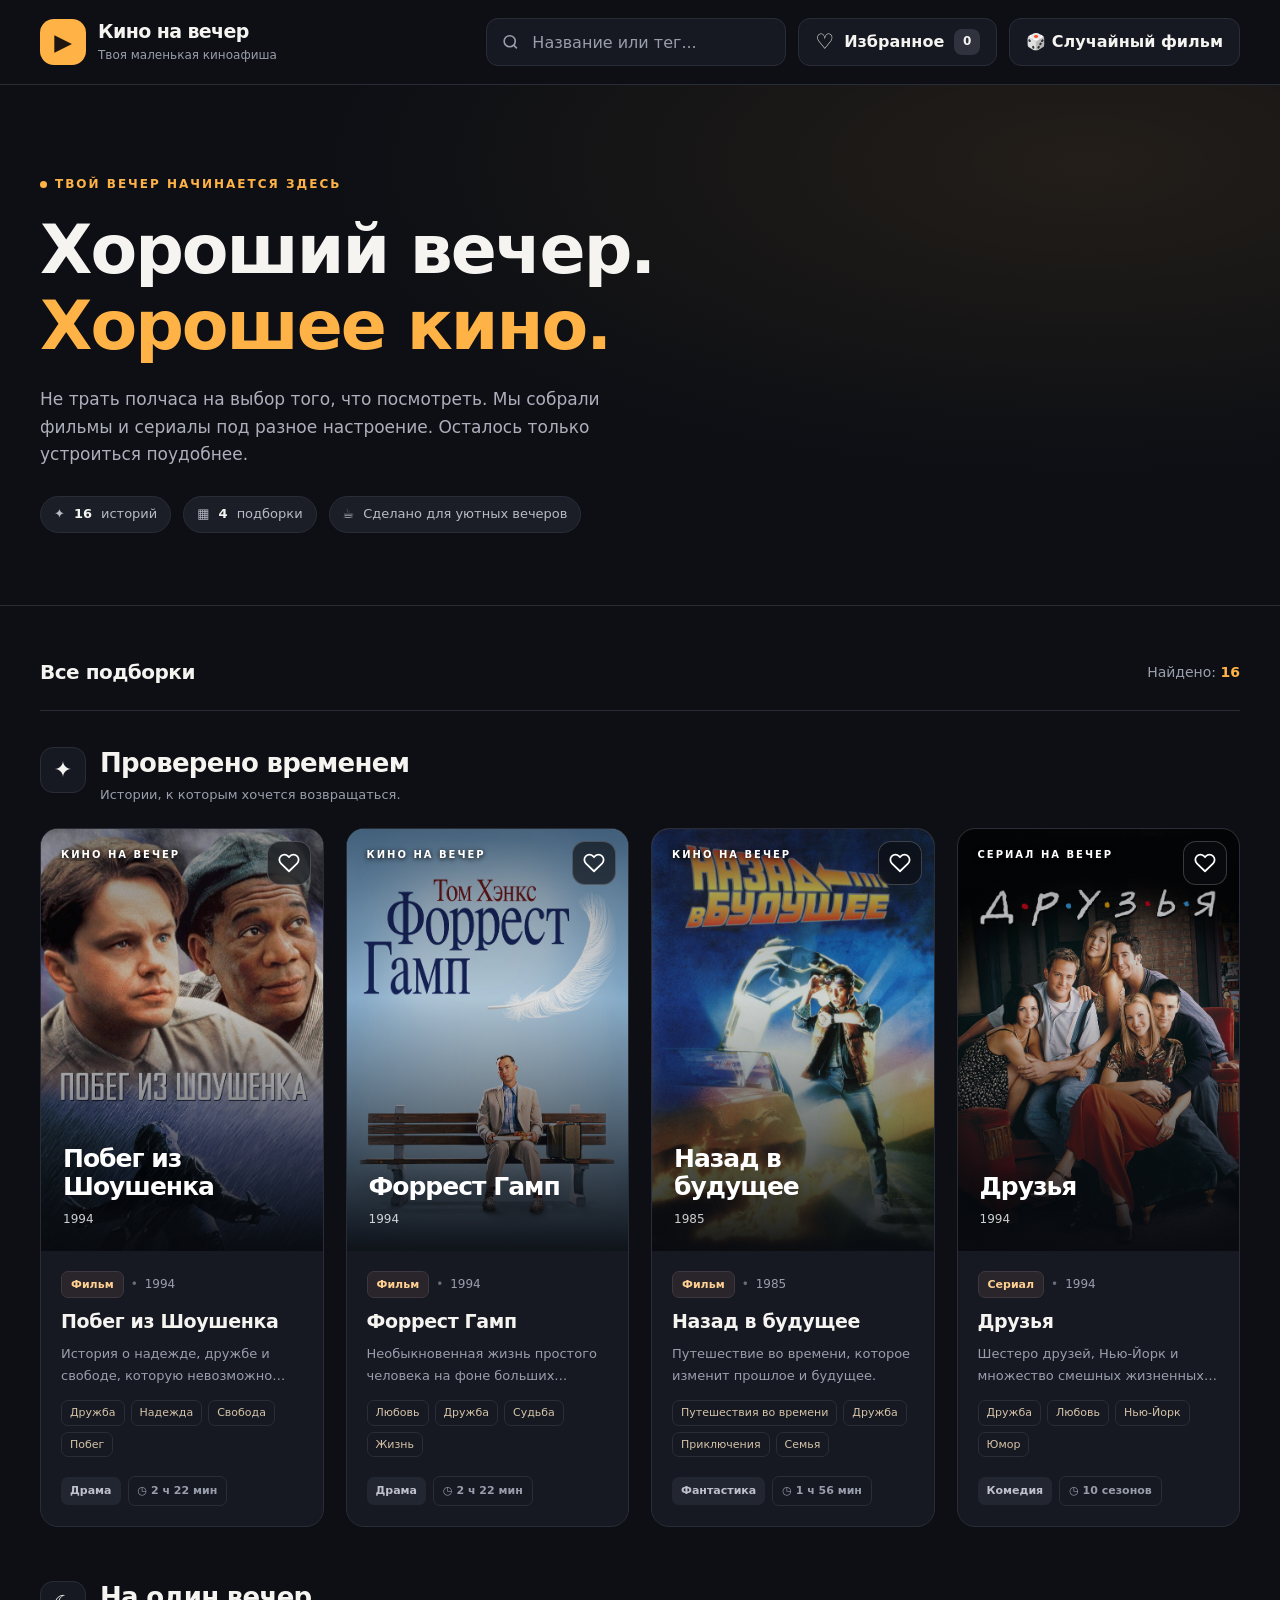
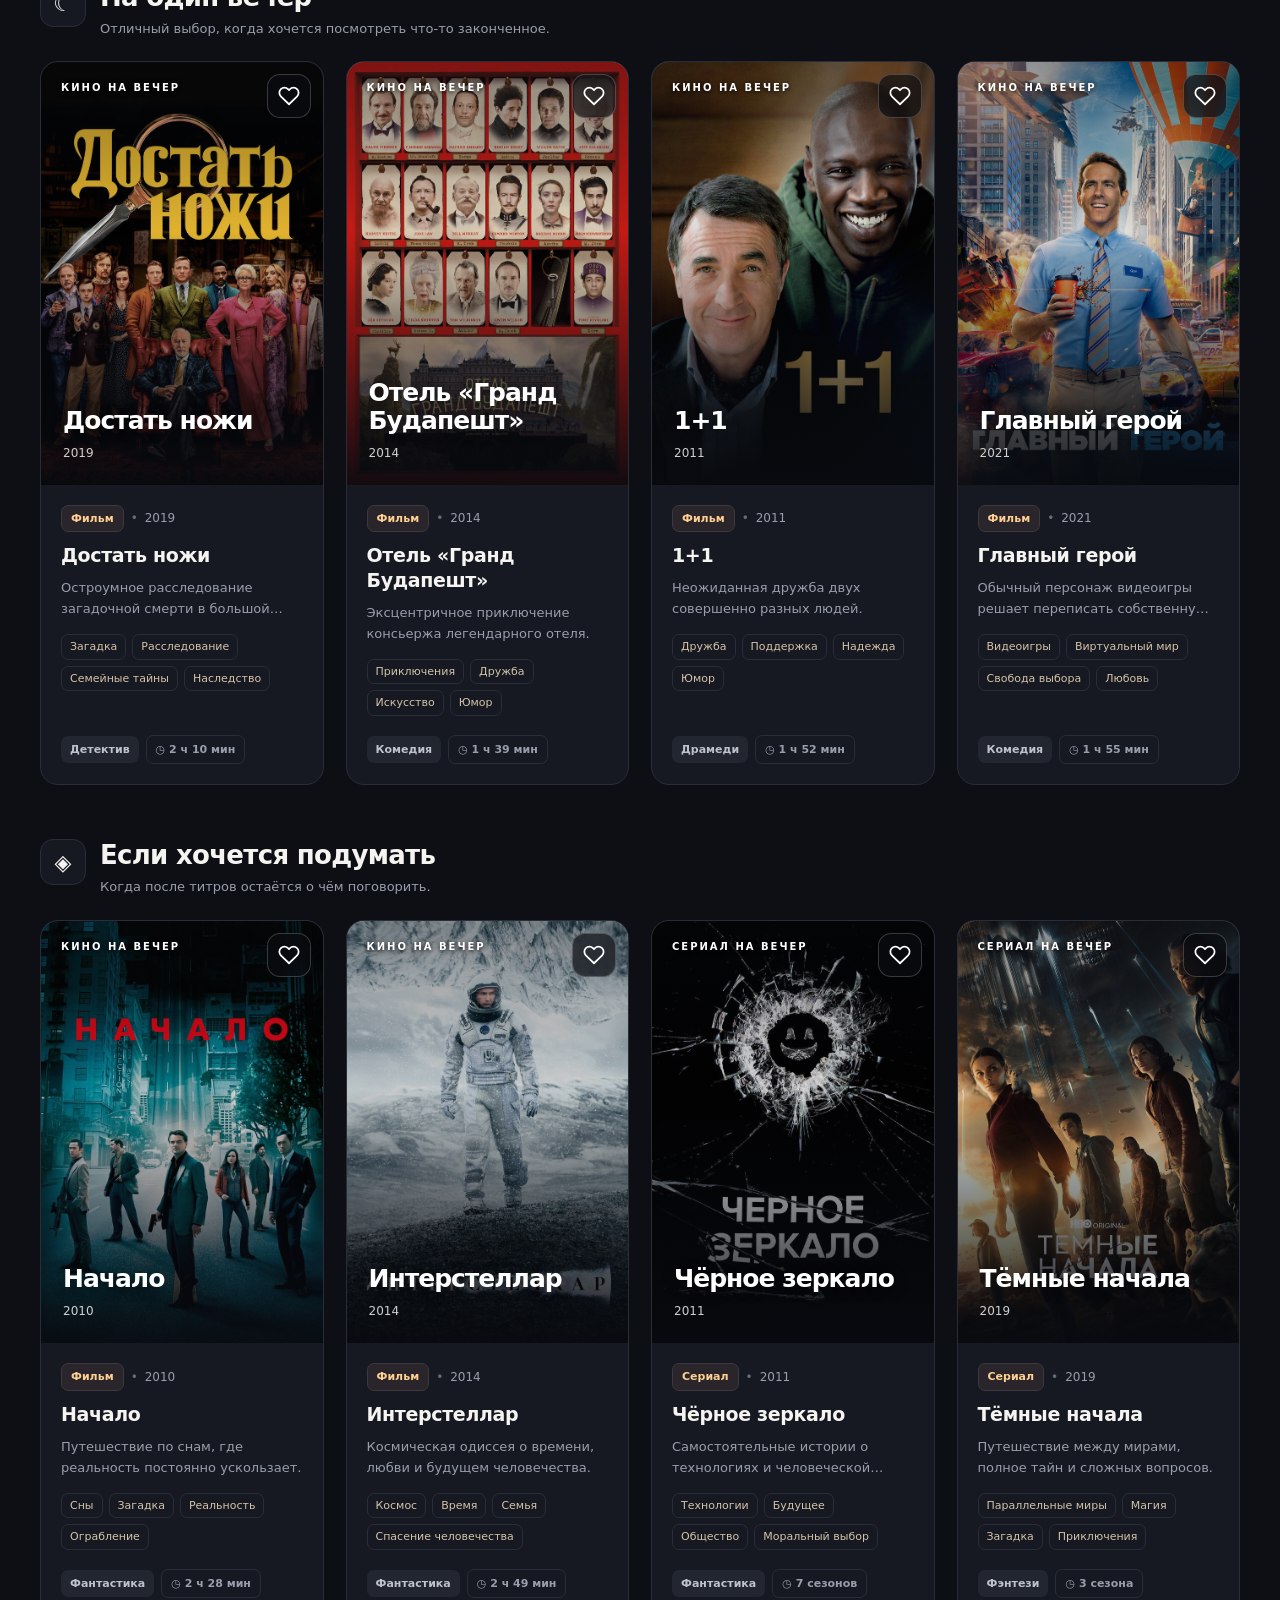
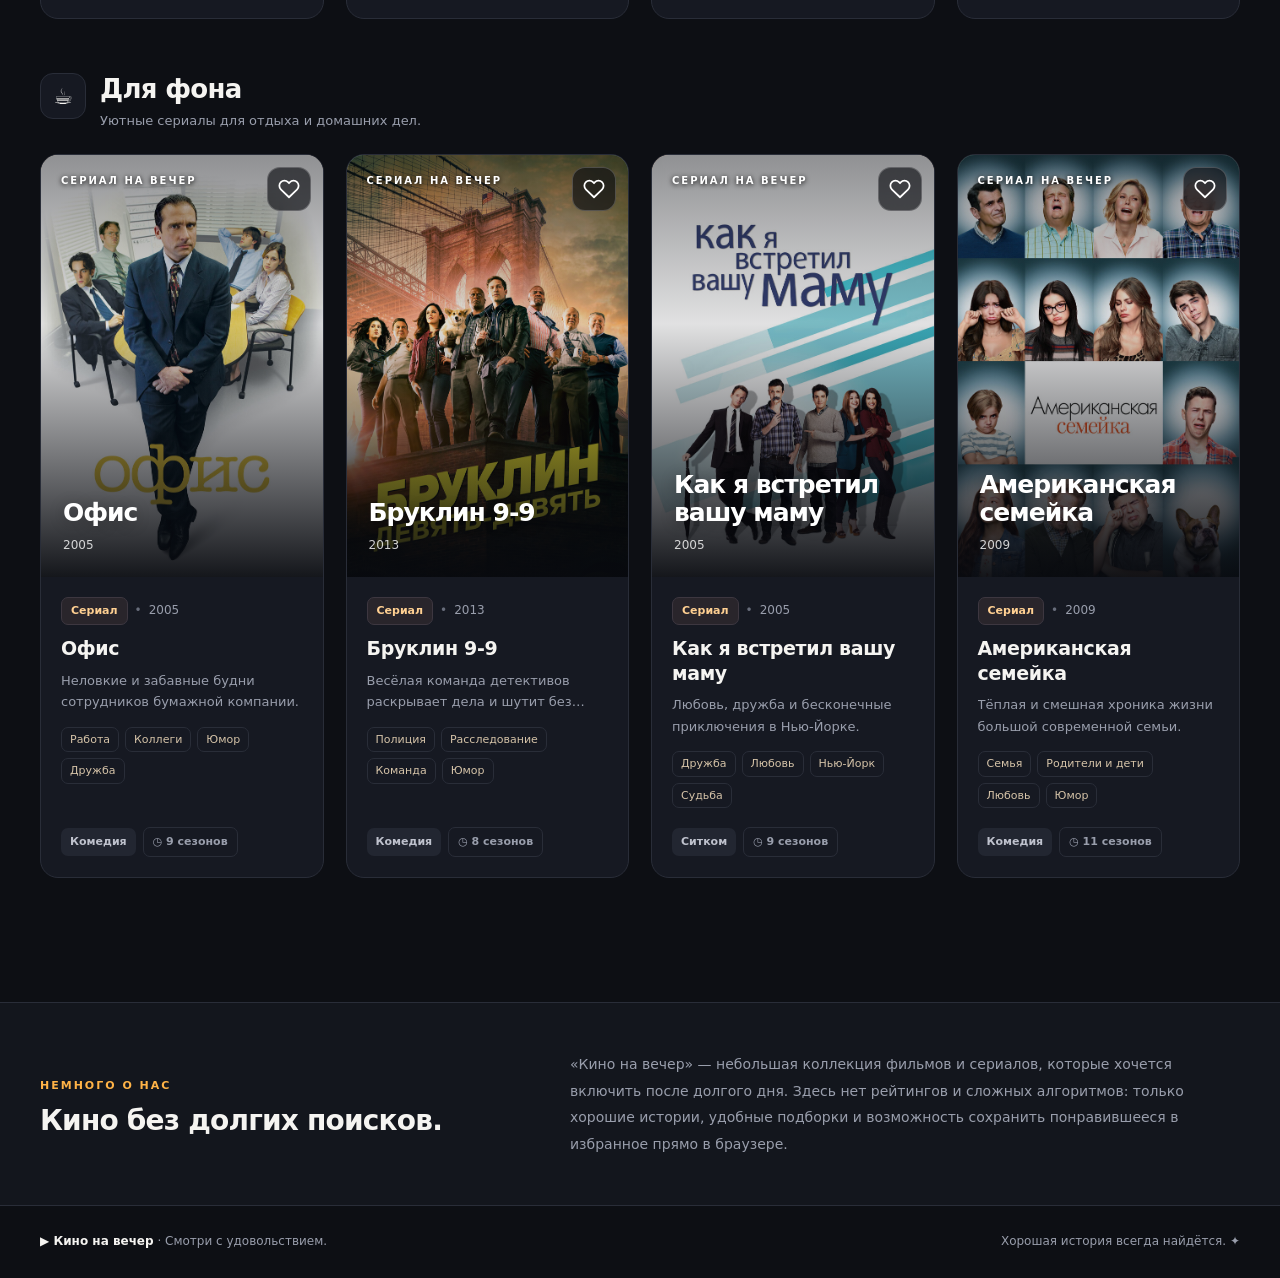
==== commit 3bcdc925: "Кнопка случайный фильм" ====
--- a/second.html
+++ b/second.html
@@ -242,6 +242,80 @@
     .favorites-toggle.active .favorites-count {
       background: var(--accent);
       color: #19130e;
+    }
+
+    .random-movie {
+      display: inline-flex;
+      align-items: center;
+      justify-content: center;
+      gap: 8px;
+      min-height: 48px;
+      padding: 10px 16px;
+      border: 1px solid var(--border);
+      border-radius: 12px;
+      background: var(--surface);
+      color: var(--text);
+      font-weight: 600;
+      white-space: nowrap;
+      transition: var(--transition);
+    }
+
+    .random-movie:hover {
+      border-color: var(--accent);
+      background: #302519;
+      color: var(--accent);
+    }
+
+    .random-movie:focus-visible {
+      outline: 2px solid var(--accent);
+      outline-offset: 2px;
+    }
+
+    .random-movie-dialog {
+      width: min(92vw, 480px);
+      padding: 0;
+      border: 1px solid var(--border);
+      border-radius: 18px;
+      color: var(--text);
+      background: var(--surface);
+    }
+
+    .random-movie-dialog::backdrop {
+      background: rgba(0, 0, 0, .72);
+      backdrop-filter: blur(4px);
+    }
+
+    .random-movie-dialog-content {
+      position: relative;
+      padding: 28px;
+      text-align: center;
+    }
+
+    .random-movie-close {
+      position: absolute;
+      top: 12px;
+      right: 14px;
+      border: 0;
+      color: var(--muted);
+      background: transparent;
+      font-size: 24px;
+      cursor: pointer;
+    }
+
+    .random-movie-poster {
+      width: 150px;
+      height: 210px;
+      margin-bottom: 18px;
+      border-radius: 12px;
+      object-fit: cover;
+    }
+
+    .random-movie-dialog h2 {
+      margin-bottom: 8px;
+    }
+
+    .random-movie-dialog p {
+      color: var(--muted);
     }
 
     /* ===== Главный экран ===== */
@@ -940,6 +1014,14 @@
             aria-label="Количество избранных"
           >0</span>
         </button>
+
+        <button
+          id="randomMovieButton"
+          class="random-movie"
+          type="button"
+        >
+          🎲 Случайный фильм
+        </button>
       </div>
 
     </div>
@@ -1045,6 +1127,21 @@
     </section>
 
   </main>
+
+  <dialog id="randomMovieDialog" class="random-movie-dialog">
+    <div class="random-movie-dialog-content">
+      <button
+        id="randomMovieClose"
+        class="random-movie-close"
+        type="button"
+        aria-label="Закрыть"
+      >×</button>
+      <img id="randomMoviePoster" class="random-movie-poster" src="" alt="">
+      <h2 id="randomMovieTitle"></h2>
+      <p id="randomMovieInfo"></p>
+      <p id="randomMovieDescription"></p>
+    </div>
+  </dialog>
 
   <!-- ===== Подвал ===== -->
 
@@ -1344,6 +1441,14 @@
     const favoritesCount = document.getElementById("favoritesCount");
     const favoritesToggleText = document.getElementById("favoritesToggleText");
 
+    const randomMovieButton = document.getElementById("randomMovieButton");
+    const randomMovieDialog = document.getElementById("randomMovieDialog");
+    const randomMovieClose = document.getElementById("randomMovieClose");
+    const randomMoviePoster = document.getElementById("randomMoviePoster");
+    const randomMovieTitle = document.getElementById("randomMovieTitle");
+    const randomMovieInfo = document.getElementById("randomMovieInfo");
+    const randomMovieDescription = document.getElementById("randomMovieDescription");
+
     const resultsCount = document.getElementById("resultsCount");
     const totalCount = document.getElementById("totalCount");
     const catalogTitle = document.getElementById("catalogTitle");
@@ -1753,6 +1858,27 @@
       render();
     });
 
+    // Показ случайной карточки фильма.
+    randomMovieButton.addEventListener("click", () => {
+      const movie = titles[Math.floor(Math.random() * titles.length)];
+
+      randomMoviePoster.src = movie.poster;
+      randomMoviePoster.alt = movie.title;
+      randomMovieTitle.textContent = movie.title;
+      randomMovieInfo.textContent = `${movie.type} · ${movie.year} · ${movie.genre} · ${movie.duration}`;
+      randomMovieDescription.textContent = movie.description;
+
+      randomMovieDialog.showModal();
+    });
+
+    randomMovieClose.addEventListener("click", () => {
+      randomMovieDialog.close();
+    });
+
+    randomMovieDialog.addEventListener("click", event => {
+      if (event.target === randomMovieDialog) randomMovieDialog.close();
+    });
+
     // Действие при пустом списке.
     emptyAction.addEventListener("click", () => {
       if (searchQuery.trim()) {
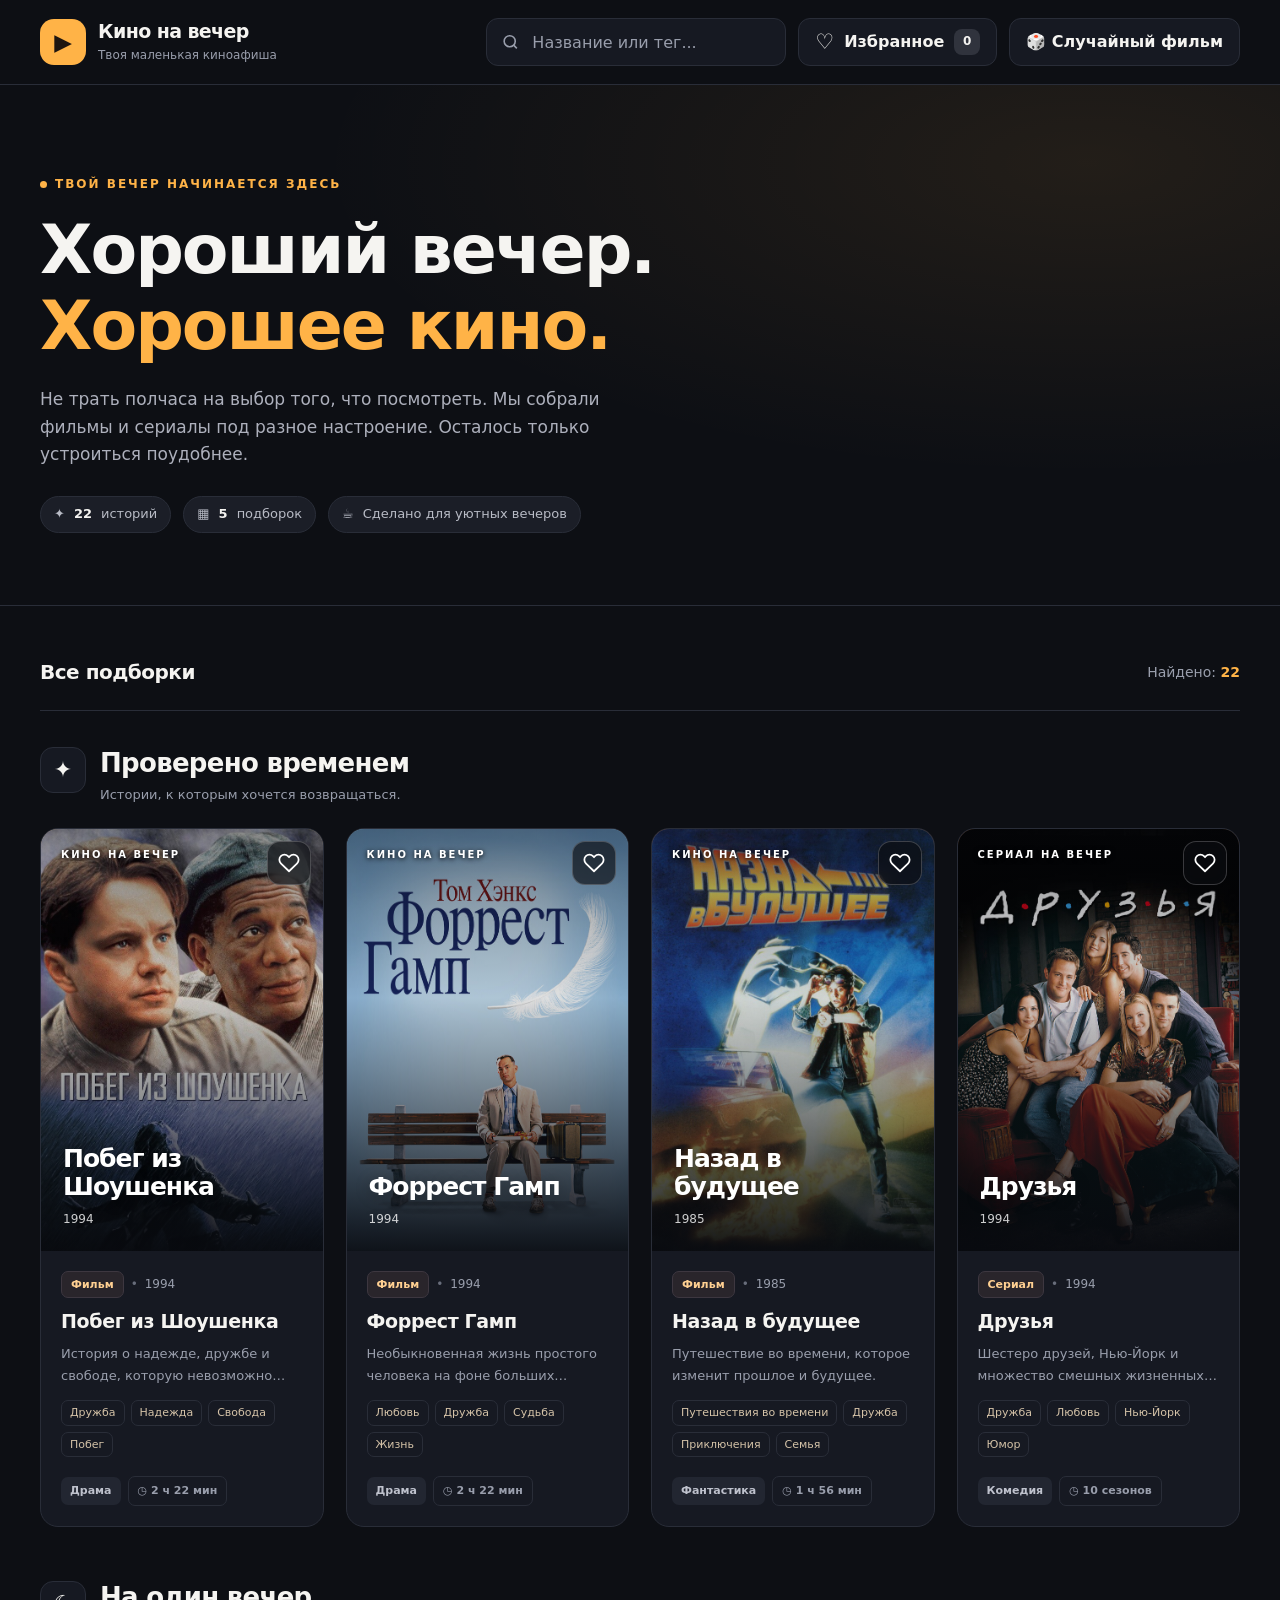
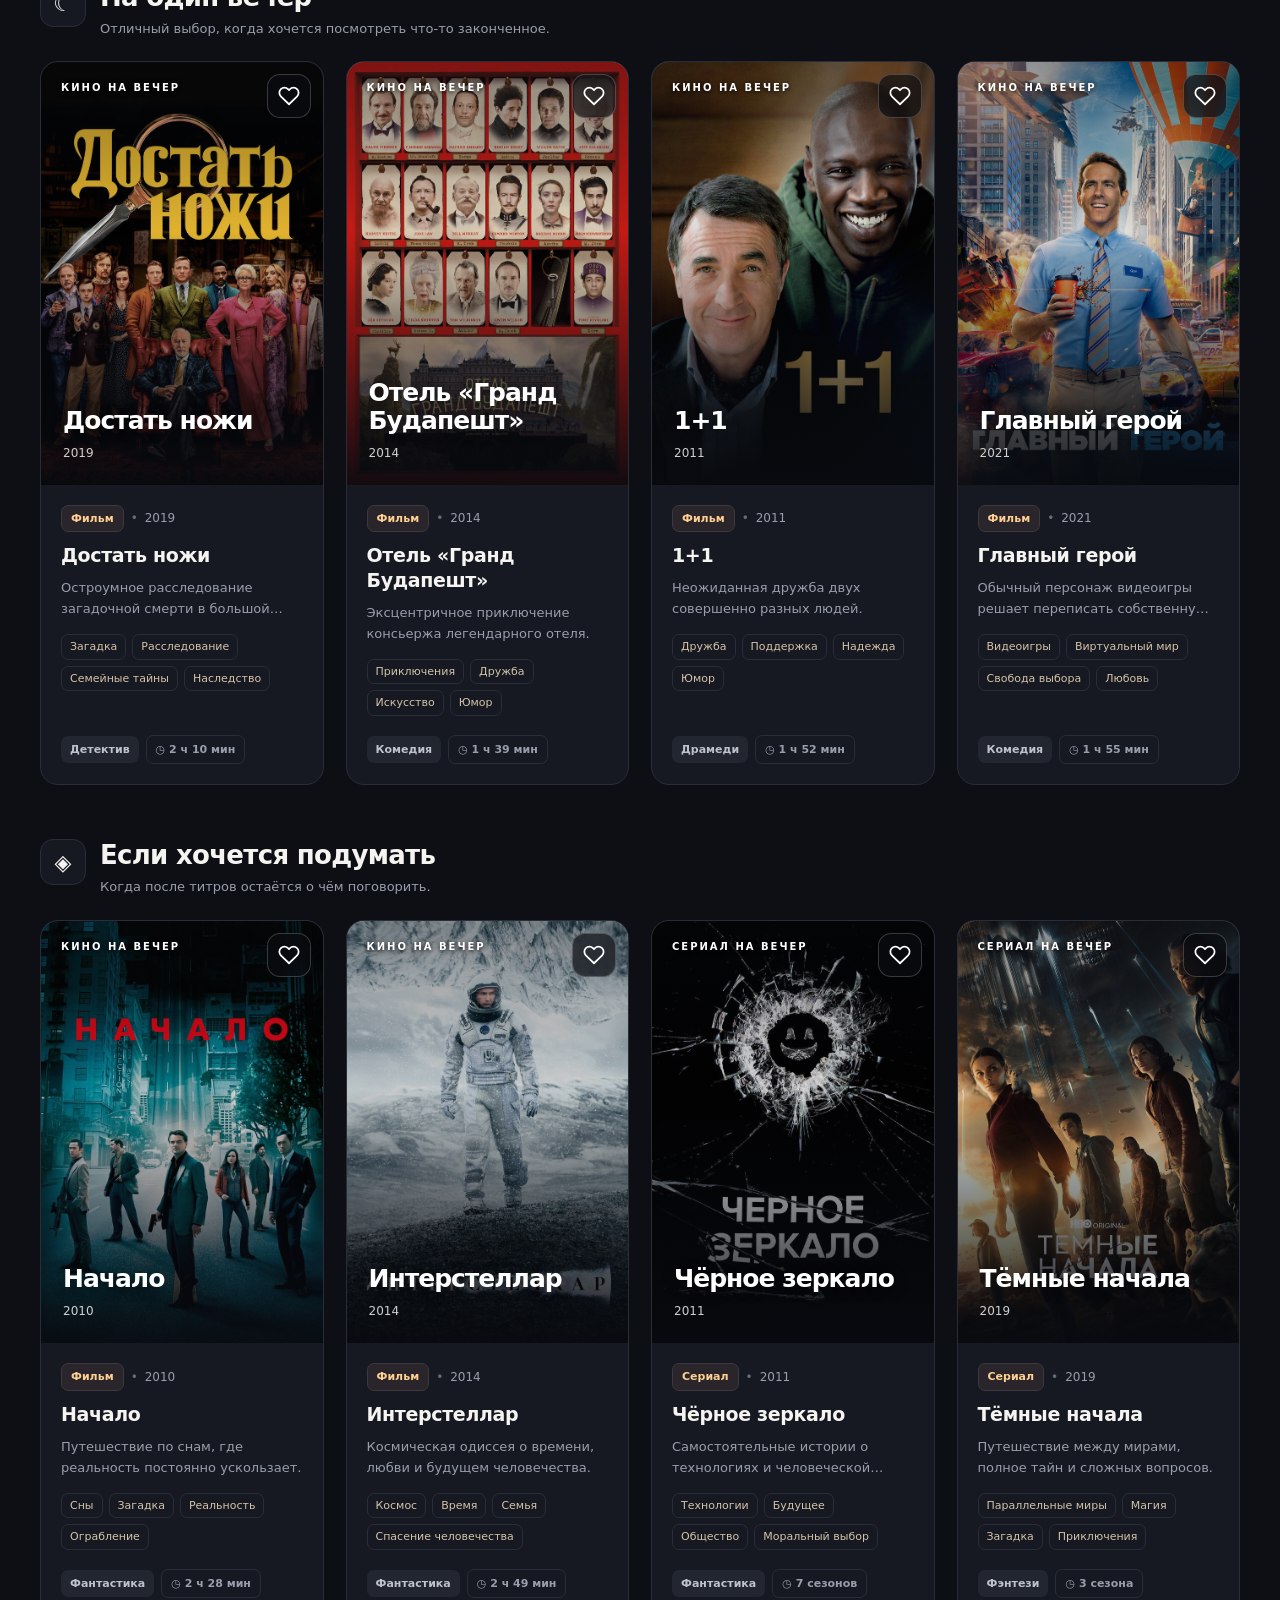
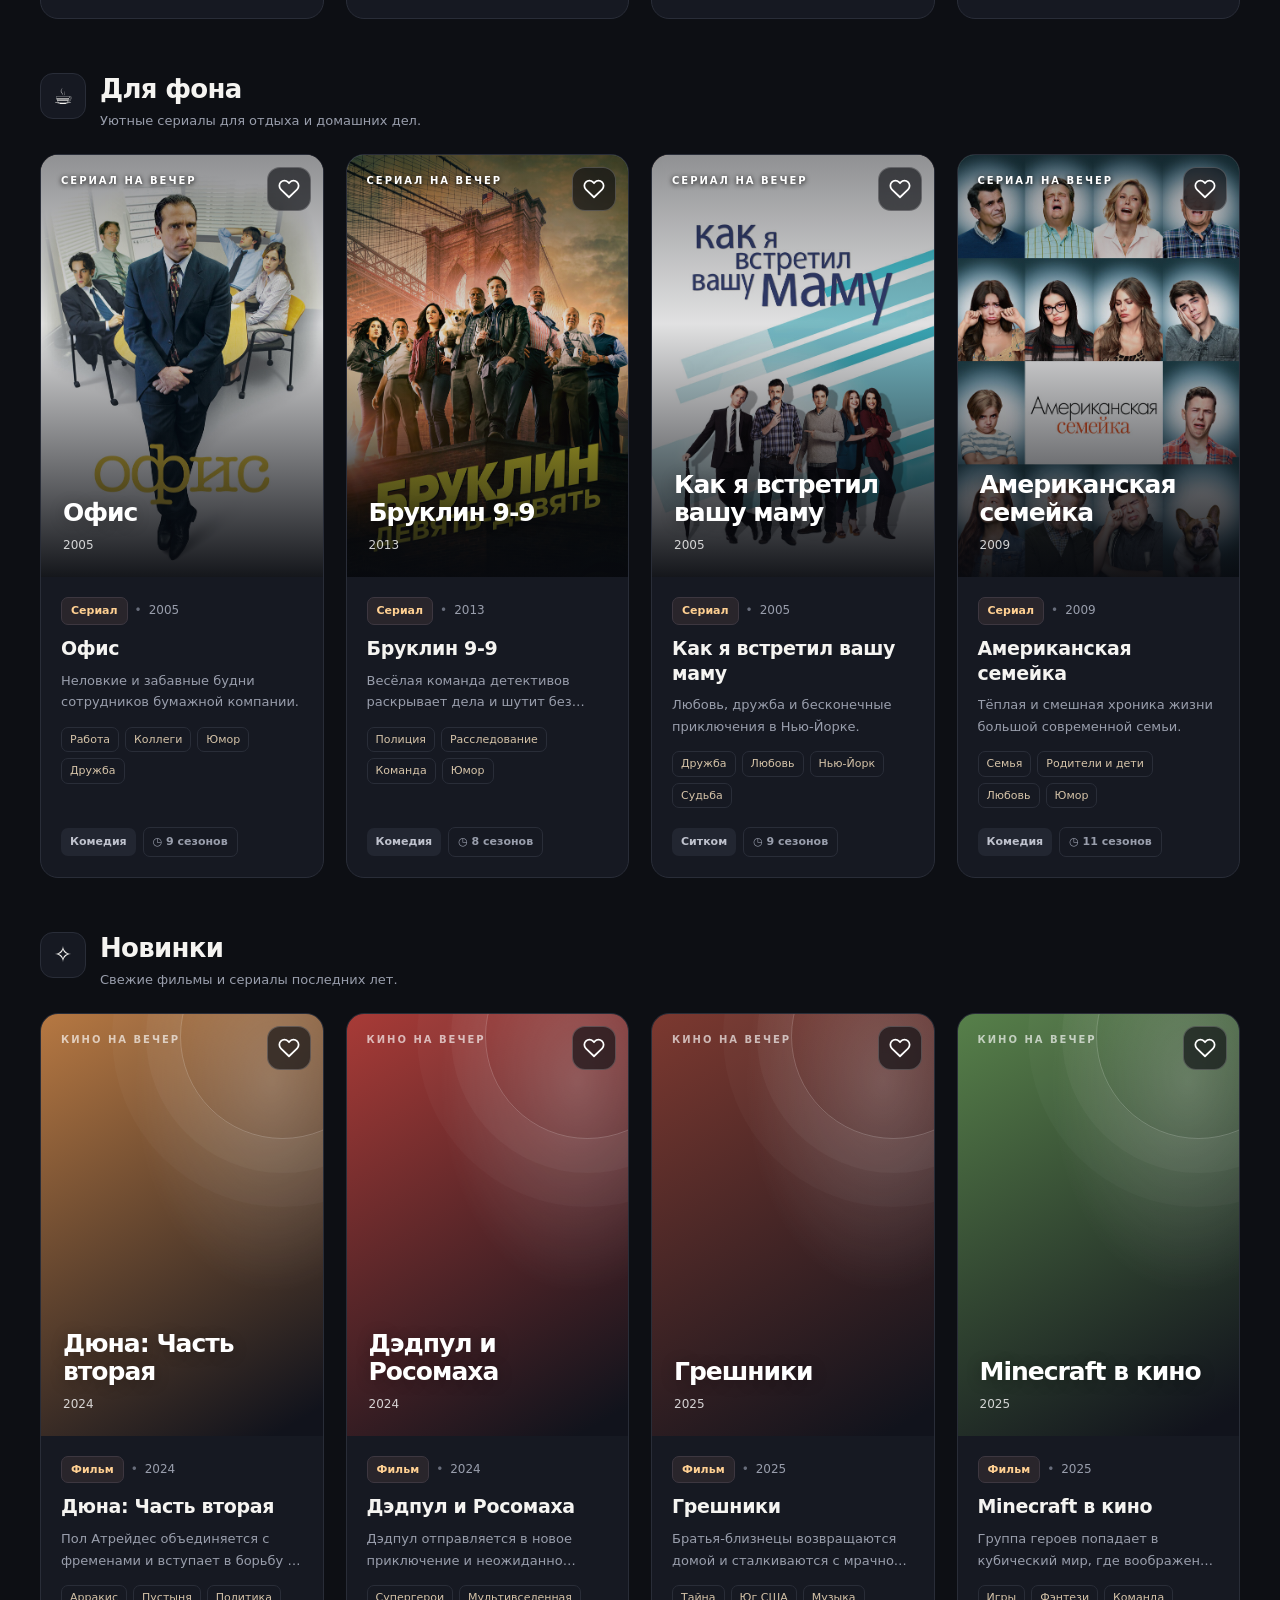
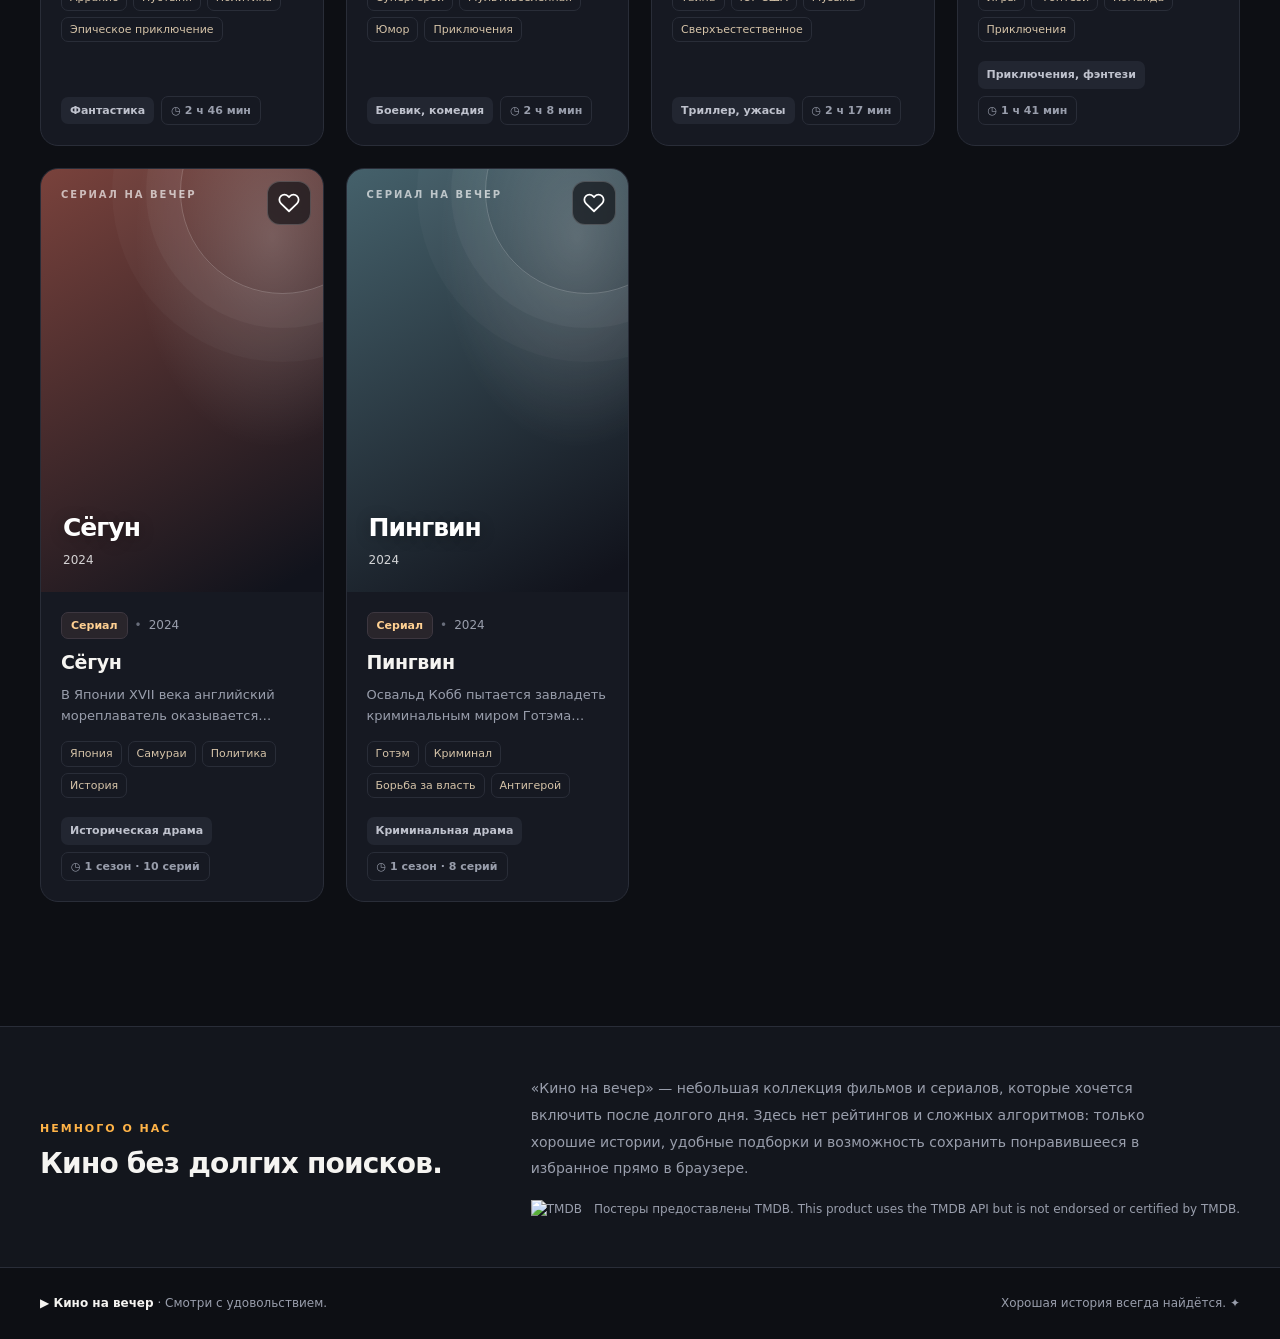
==== commit 7ec77649: "Новая категория "Новинки"" ====
--- a/second.html
+++ b/second.html
@@ -835,6 +835,22 @@
       line-height: 1.9;
     }
 
+    .about-credits {
+      display: flex;
+      align-items: center;
+      gap: 12px;
+      margin-top: 18px;
+      color: var(--muted);
+      font-size: 12px;
+      line-height: 1.6;
+    }
+
+    .about-credits img {
+      width: 72px;
+      height: auto;
+      flex-shrink: 0;
+    }
+
     /* ===== Подвал ===== */
 
     .site-footer {
@@ -920,7 +936,7 @@
         gap: 65px;
       }
 
-      .about-inner > div {
+      .about-inner > div:first-child {
         flex-shrink: 0;
       }
     }
@@ -1050,12 +1066,12 @@
         <div class="hero-stats">
           <span class="stat-chip">
             <span aria-hidden="true">✦</span>
-            <strong id="totalCount">16</strong> историй
+            <strong id="totalCount">22</strong> историй
           </span>
 
           <span class="stat-chip">
             <span aria-hidden="true">▦</span>
-            <strong>4</strong> подборки
+            <strong>5</strong> подборок
           </span>
 
           <span class="stat-chip">
@@ -1077,7 +1093,7 @@
         </h2>
 
         <div class="results-count" role="status" aria-live="polite">
-          Найдено: <strong id="resultsCount">16</strong>
+          Найдено: <strong id="resultsCount">22</strong>
         </div>
       </div>
 
@@ -1115,13 +1131,24 @@
           <h2 id="aboutTitle">Кино без долгих поисков.</h2>
         </div>
 
-        <p>
-          «Кино на вечер» — небольшая коллекция фильмов и сериалов,
-          которые хочется включить после долгого дня. Здесь нет
-          рейтингов и сложных алгоритмов: только хорошие истории,
-          удобные подборки и возможность сохранить понравившееся
-          в избранное прямо в браузере.
-        </p>
+        <div>
+          <p>
+            «Кино на вечер» — небольшая коллекция фильмов и сериалов,
+            которые хочется включить после долгого дня. Здесь нет
+            рейтингов и сложных алгоритмов: только хорошие истории,
+            удобные подборки и возможность сохранить понравившееся
+            в избранное прямо в браузере.
+          </p>
+          <div class="about-credits">
+            <a href="https://www.themoviedb.org/" target="_blank" rel="noopener noreferrer" aria-label="The Movie Database">
+              <img
+                src="https://www.themoviedb.org/assets/v4/logos/v2/blue_square_1-5bdc75aaebeb75dc7ae79426ddd9be3b2be1e342510f8202baf6bffa71d7f5c4.svg"
+                alt="TMDB"
+              >
+            </a>
+            <span>Постеры предоставлены TMDB. This product uses the TMDB API but is not endorsed or certified by TMDB.</span>
+          </div>
+        </div>
 
       </div>
     </section>
@@ -1372,6 +1399,86 @@
         themes: ["Семья", "Родители и дети", "Любовь", "Юмор"],
         poster: "images/modern-family.jpg",
         color: "#698b76"
+      },
+
+      // Новинки
+      {
+        id: 17,
+        title: "Дюна: Часть вторая",
+        year: 2024,
+        type: "Фильм",
+        genre: "Фантастика",
+        duration: "2 ч 46 мин",
+        description: "Пол Атрейдес объединяется с фременами и вступает в борьбу за судьбу Арракиса.",
+        tags: ["new-releases"],
+        themes: ["Арракис", "Пустыня", "Политика", "Эпическое приключение"],
+        poster: "https://image.tmdb.org/t/p/w500/6izwz7rsy95ARzTR3poZ8H6c5pp.jpg",
+        color: "#b67842"
+      },
+      {
+        id: 18,
+        title: "Дэдпул и Росомаха",
+        year: 2024,
+        type: "Фильм",
+        genre: "Боевик, комедия",
+        duration: "2 ч 8 мин",
+        description: "Дэдпул отправляется в новое приключение и неожиданно встречает Росомаху.",
+        tags: ["new-releases"],
+        themes: ["Супергерои", "Мультивселенная", "Юмор", "Приключения"],
+        poster: "https://image.tmdb.org/t/p/w500/n4EpKQhva5whawt4IsblPqT2n7u.jpg",
+        color: "#a83b37"
+      },
+      {
+        id: 19,
+        title: "Грешники",
+        year: 2025,
+        type: "Фильм",
+        genre: "Триллер, ужасы",
+        duration: "2 ч 17 мин",
+        description: "Братья-близнецы возвращаются домой и сталкиваются с мрачной тайной родного города.",
+        tags: ["new-releases"],
+        themes: ["Тайна", "Юг США", "Музыка", "Сверхъестественное"],
+        poster: "https://image.tmdb.org/t/p/w500/fWPgbnt2LSqkQ6cdQc0SZN9CpLm.jpg",
+        color: "#7c3930"
+      },
+      {
+        id: 20,
+        title: "Minecraft в кино",
+        year: 2025,
+        type: "Фильм",
+        genre: "Приключения, фэнтези",
+        duration: "1 ч 41 мин",
+        description: "Группа героев попадает в кубический мир, где воображение помогает выжить.",
+        tags: ["new-releases"],
+        themes: ["Игры", "Фэнтези", "Команда", "Приключения"],
+        poster: "https://image.tmdb.org/t/p/w500/yFHHfHcUgGAxziP1C3lLt0q2T4s.jpg",
+        color: "#57804a"
+      },
+      {
+        id: 21,
+        title: "Сёгун",
+        year: 2024,
+        type: "Сериал",
+        genre: "Историческая драма",
+        duration: "1 сезон · 10 серий",
+        description: "В Японии XVII века английский мореплаватель оказывается втянут в борьбу за власть.",
+        tags: ["new-releases"],
+        themes: ["Япония", "Самураи", "Политика", "История"],
+        poster: "https://image.tmdb.org/t/p/w500/7O4iVfOMQmdCSxhOg1WnzG1AgYT.jpg",
+        color: "#79423c"
+      },
+      {
+        id: 22,
+        title: "Пингвин",
+        year: 2024,
+        type: "Сериал",
+        genre: "Криминальная драма",
+        duration: "1 сезон · 8 серий",
+        description: "Освальд Кобб пытается завладеть криминальным миром Готэма после падения Фальконе.",
+        tags: ["new-releases"],
+        themes: ["Готэм", "Криминал", "Борьба за власть", "Антигерой"],
+        poster: "https://image.tmdb.org/t/p/w500/vOWcqC4oDQws1doDWLO7d3dh5qc.jpg",
+        color: "#45616b"
       }
     ];
 
@@ -1401,6 +1508,12 @@
         title: "Для фона",
         description: "Уютные сериалы для отдыха и домашних дел.",
         icon: "☕"
+      },
+      {
+        id: "new-releases",
+        title: "Новинки",
+        description: "Свежие фильмы и сериалы последних лет.",
+        icon: "✧"
       }
     ];
 
@@ -1528,21 +1641,23 @@
 
       poster.style.setProperty("--poster-color", movie.color);
 
-      const posterImage = createElement("img", "poster-image");
-      posterImage.alt = `Постер «${movie.title}»`;
-      posterImage.width = 600;
-      posterImage.height = 900;
-      posterImage.loading = "lazy";
-      posterImage.decoding = "async";
-      posterImage.addEventListener("load", () => {
-        poster.classList.add("has-poster");
-      });
-      posterImage.addEventListener("error", () => {
-        poster.classList.remove("has-poster");
-        posterImage.remove();
-      });
-      posterImage.src = movie.poster;
-      poster.appendChild(posterImage);
+      if (movie.poster) {
+        const posterImage = createElement("img", "poster-image");
+        posterImage.alt = `Постер «${movie.title}»`;
+        posterImage.width = 600;
+        posterImage.height = 900;
+        posterImage.loading = "lazy";
+        posterImage.decoding = "async";
+        posterImage.addEventListener("load", () => {
+          poster.classList.add("has-poster");
+        });
+        posterImage.addEventListener("error", () => {
+          poster.classList.remove("has-poster");
+          posterImage.remove();
+        });
+        posterImage.src = movie.poster;
+        poster.appendChild(posterImage);
+      }
 
       const posterMark = createElement(
         "span",
@@ -1862,8 +1977,14 @@
     randomMovieButton.addEventListener("click", () => {
       const movie = titles[Math.floor(Math.random() * titles.length)];
 
-      randomMoviePoster.src = movie.poster;
-      randomMoviePoster.alt = movie.title;
+      randomMoviePoster.hidden = !movie.poster;
+      if (movie.poster) {
+        randomMoviePoster.src = movie.poster;
+        randomMoviePoster.alt = movie.title;
+      } else {
+        randomMoviePoster.removeAttribute("src");
+        randomMoviePoster.alt = "";
+      }
       randomMovieTitle.textContent = movie.title;
       randomMovieInfo.textContent = `${movie.type} · ${movie.year} · ${movie.genre} · ${movie.duration}`;
       randomMovieDescription.textContent = movie.description;
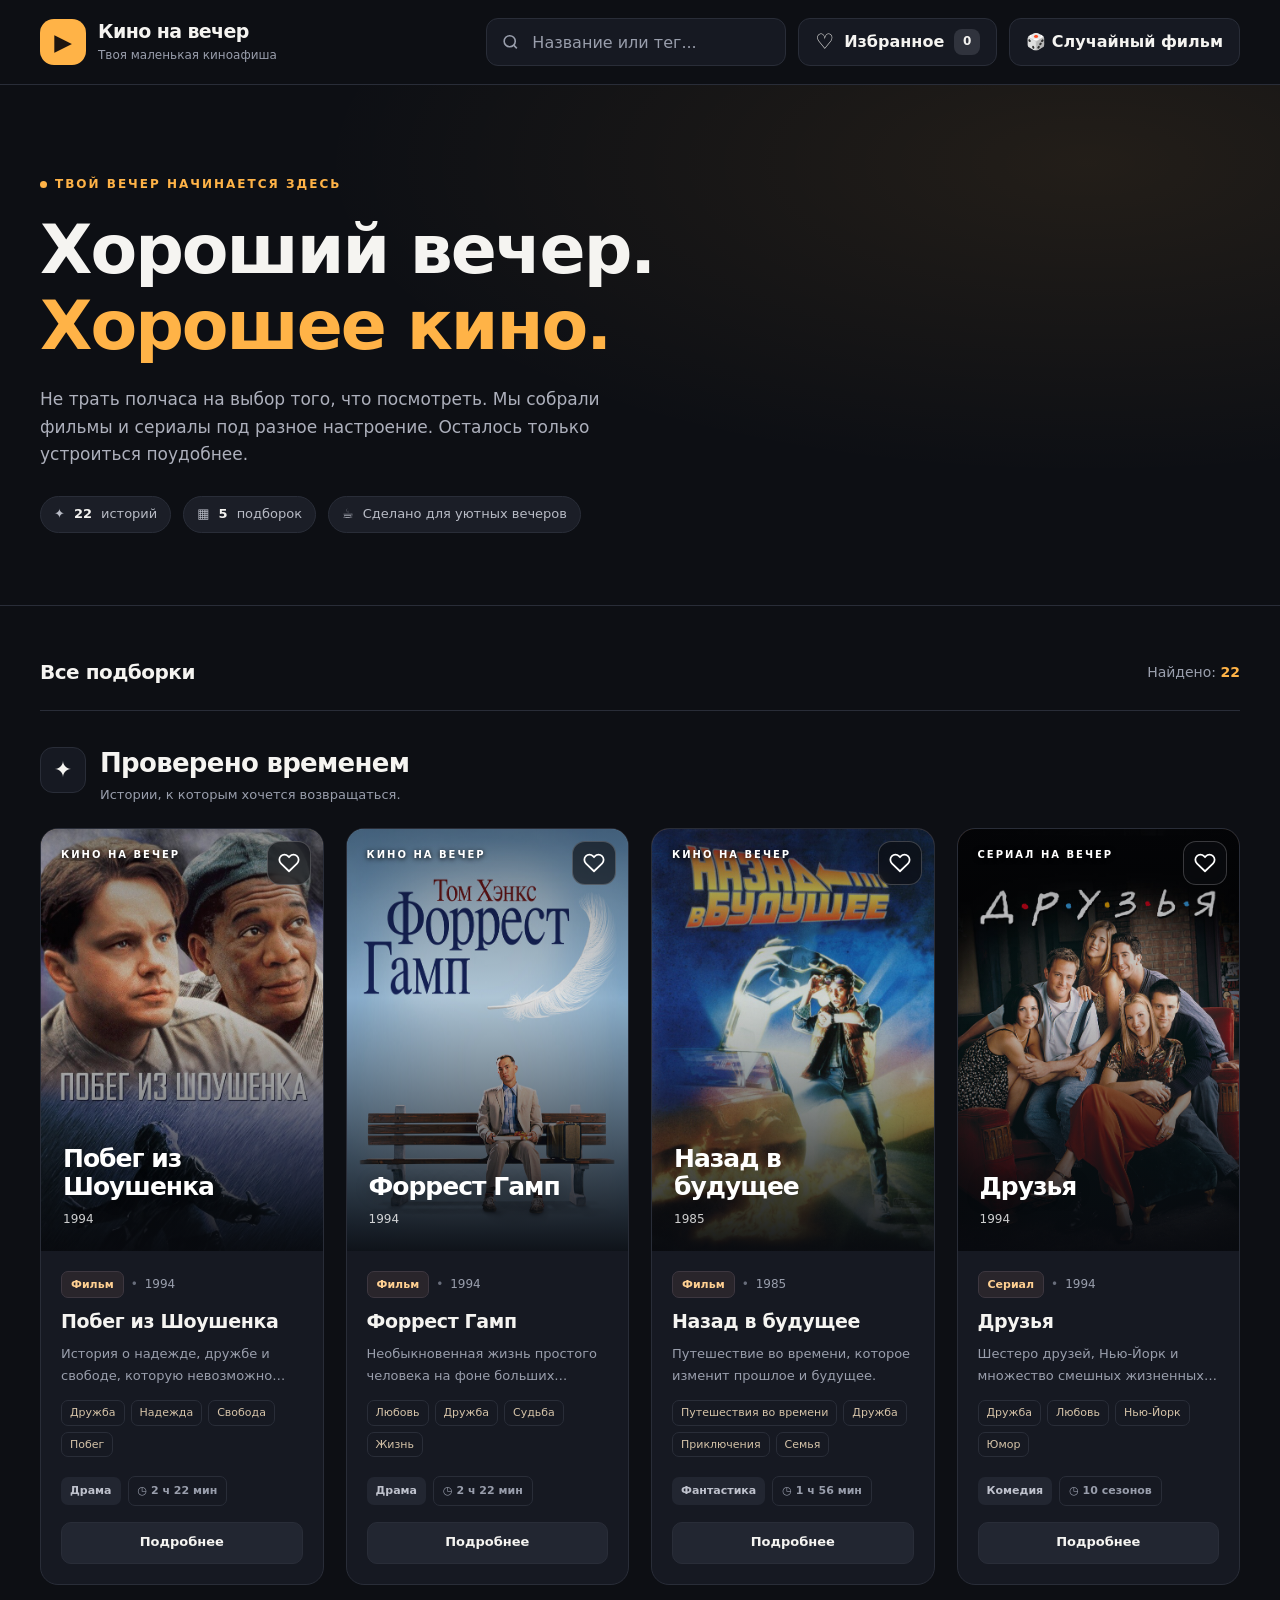
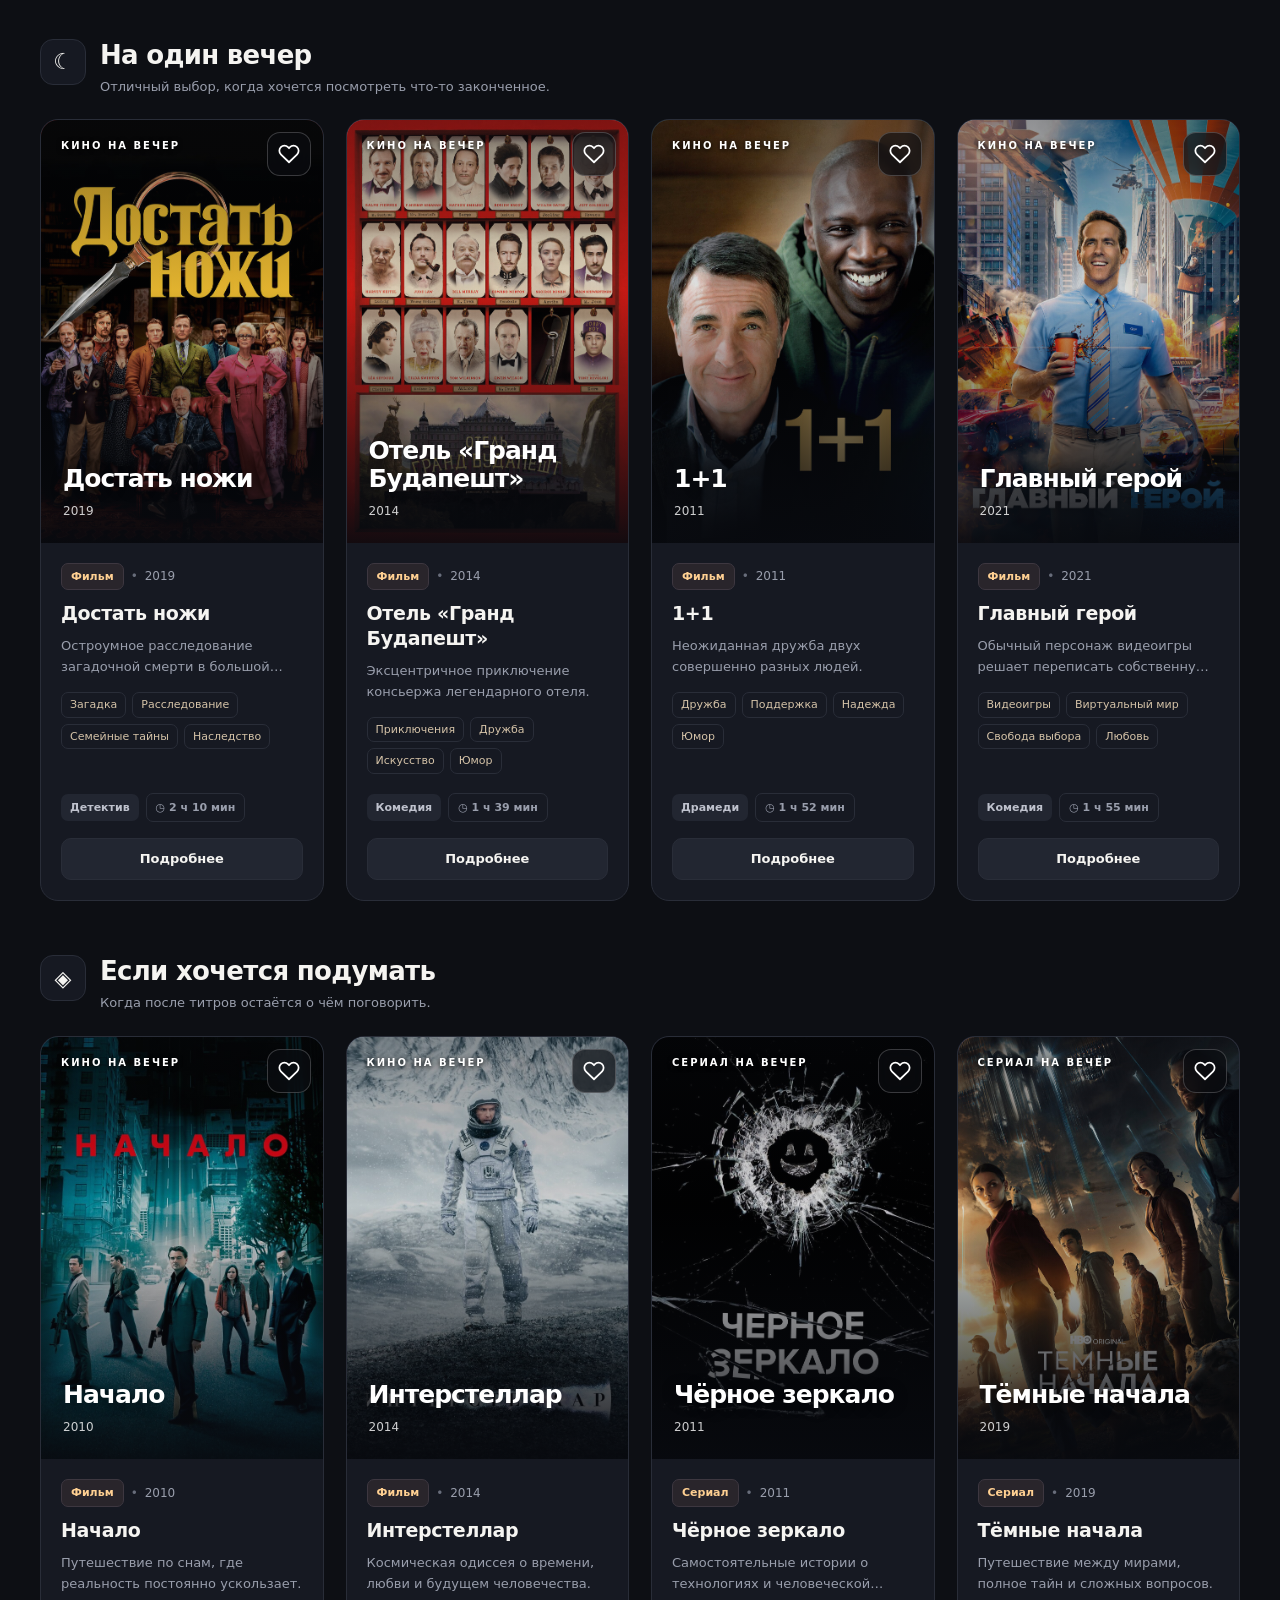
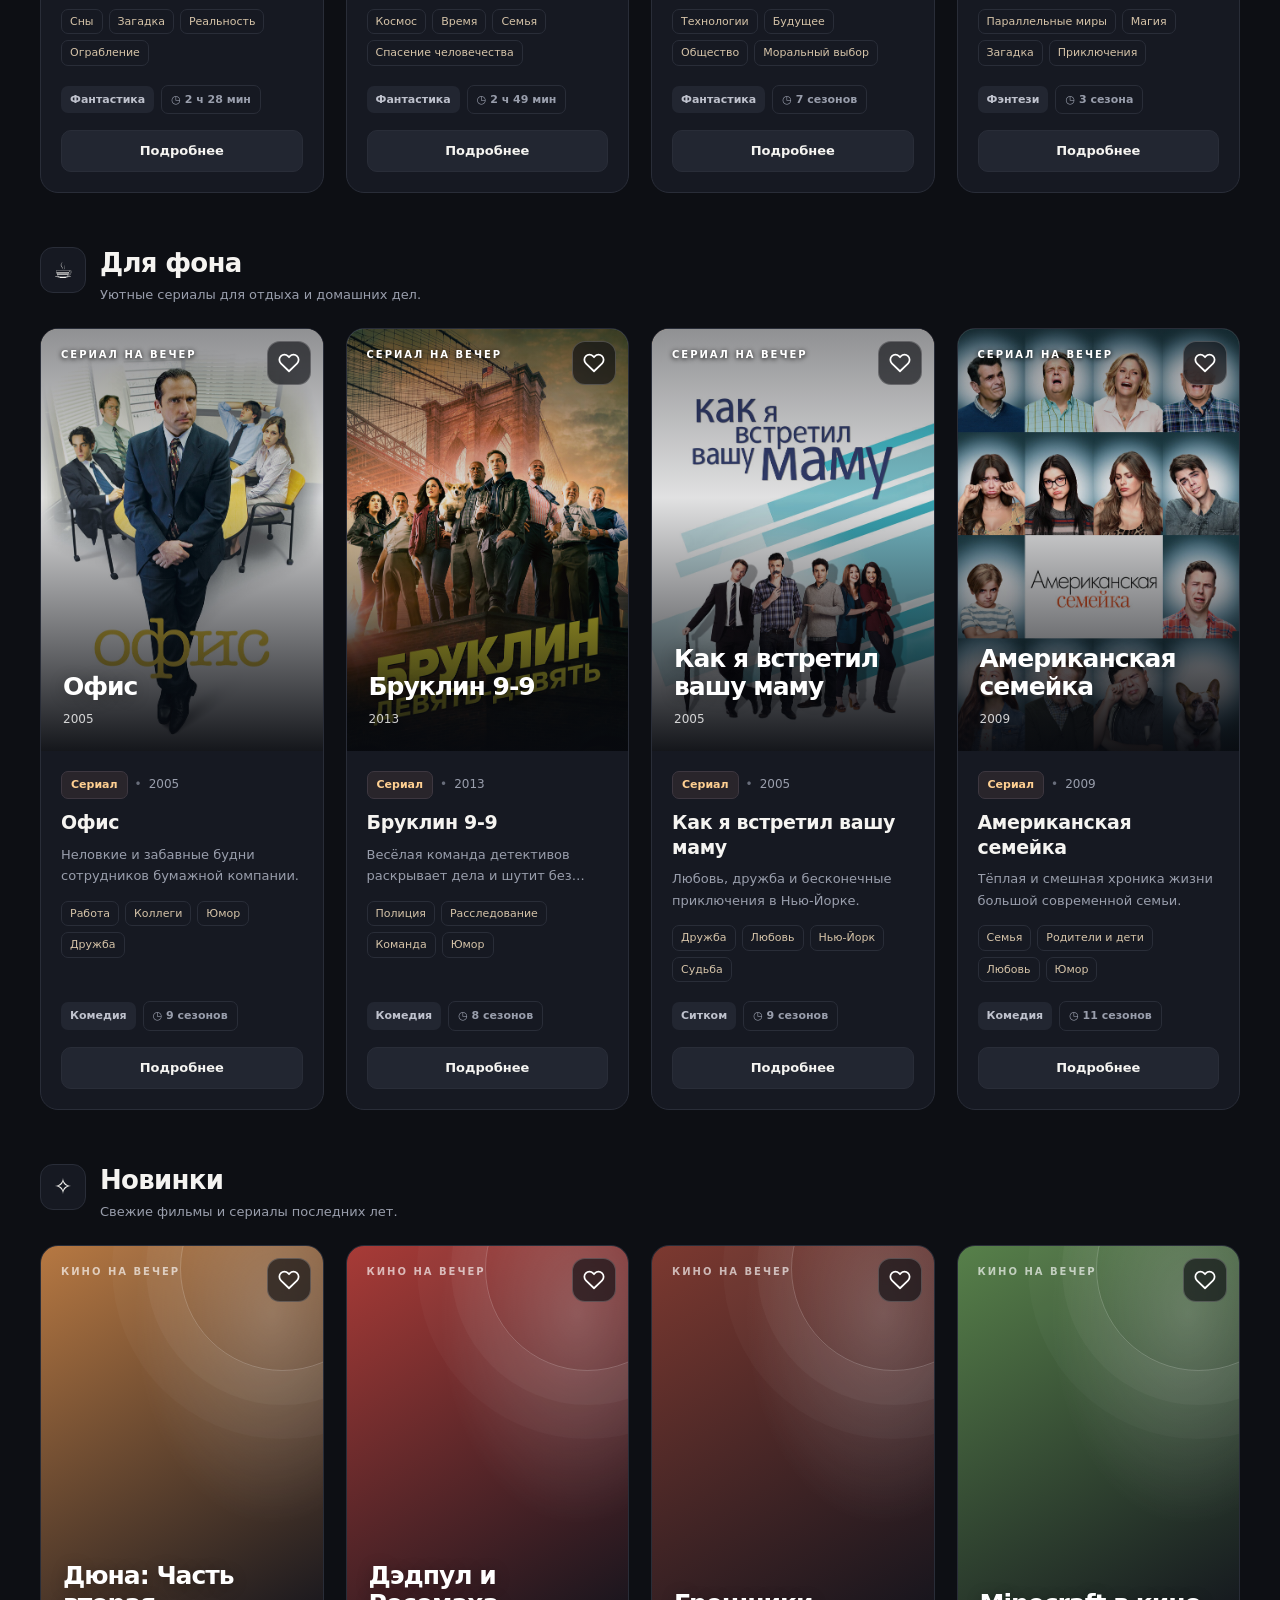
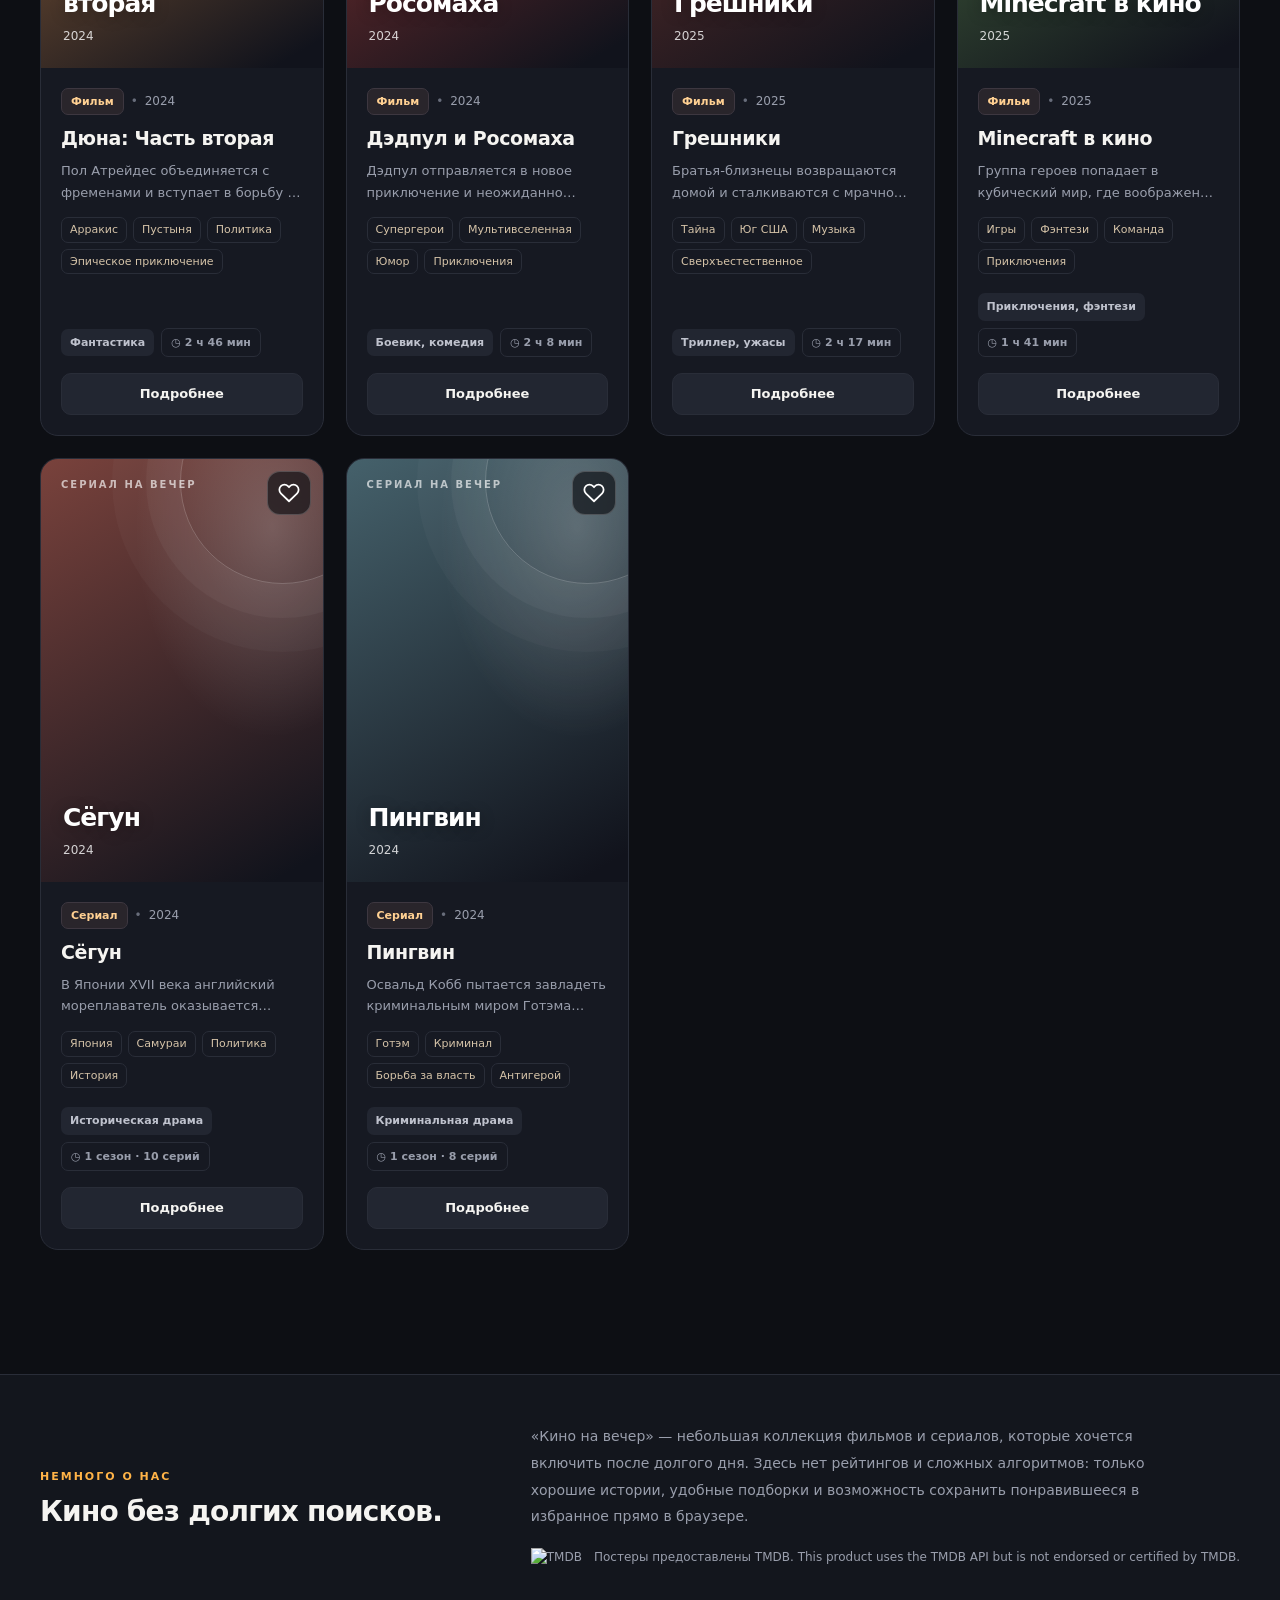
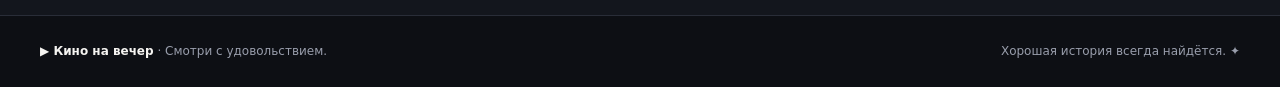
==== commit da1896a5: "Развернутое описание" ====
--- a/second.html
+++ b/second.html
@@ -316,6 +316,109 @@
 
     .random-movie-dialog p {
       color: var(--muted);
+    }
+
+    .movie-details-dialog {
+      width: min(92vw, 640px);
+      max-height: min(86vh, 760px);
+      overflow-y: auto;
+      padding: 0;
+      border: 1px solid var(--border);
+      border-radius: 18px;
+      color: var(--text);
+      background: var(--surface);
+    }
+
+    .movie-details-dialog::backdrop {
+      background: rgba(0, 0, 0, .72);
+      backdrop-filter: blur(4px);
+    }
+
+    .movie-details-content {
+      position: relative;
+      padding: clamp(24px, 5vw, 38px);
+    }
+
+    .movie-details-content h2 {
+      margin: 0 42px 22px 0;
+      font-size: clamp(23px, 5vw, 30px);
+      line-height: 1.25;
+    }
+
+    .movie-details-meta {
+      display: grid;
+      grid-template-columns: repeat(auto-fit, minmax(125px, 1fr));
+      gap: 12px;
+      margin: 0;
+    }
+
+    .movie-details-meta div {
+      min-width: 0;
+      padding: 12px;
+      border: 1px solid var(--border);
+      border-radius: 11px;
+      background: #1b1e27;
+    }
+
+    .movie-details-meta dt {
+      margin-bottom: 4px;
+      color: var(--muted);
+      font-size: 11px;
+    }
+
+    .movie-details-meta dd {
+      margin: 0;
+      font-size: 14px;
+      font-weight: 650;
+      overflow-wrap: anywhere;
+    }
+
+    .movie-details-section {
+      margin-top: 24px;
+    }
+
+    .movie-details-section h3 {
+      margin: 0 0 10px;
+      font-size: 15px;
+    }
+
+    .movie-details-tags {
+      display: flex;
+      flex-wrap: wrap;
+      gap: 7px;
+      margin: 0;
+      padding: 0;
+      list-style: none;
+    }
+
+    .movie-details-description {
+      margin: 0;
+      color: #d0d1d8;
+      font-size: 14px;
+      line-height: 1.8;
+      white-space: pre-line;
+    }
+
+    .movie-details-sources {
+      display: flex;
+      flex-wrap: wrap;
+      align-items: center;
+      gap: 8px 14px;
+      margin-top: 24px;
+      padding-top: 16px;
+      border-top: 1px solid var(--border);
+      color: var(--muted);
+      font-size: 12px;
+    }
+
+    .movie-details-sources a {
+      color: var(--accent);
+      text-decoration: underline;
+      text-underline-offset: 3px;
+    }
+
+    .movie-details-sources a:hover {
+      color: var(--accent-hover);
     }
 
     /* ===== Главный экран ===== */
@@ -743,6 +846,25 @@
       color: var(--muted);
     }
 
+    .movie-details-button {
+      min-height: 42px;
+      margin-top: 16px;
+      padding: 9px 13px;
+      border: 1px solid var(--border);
+      border-radius: 10px;
+      background: #222631;
+      color: var(--text);
+      font-size: 13px;
+      font-weight: 700;
+      transition: var(--transition);
+    }
+
+    .movie-details-button:hover {
+      border-color: var(--accent);
+      background: #302519;
+      color: var(--accent);
+    }
+
     /* ===== Пустые результаты ===== */
 
     .empty-state {
@@ -1170,6 +1292,42 @@
     </div>
   </dialog>
 
+  <dialog
+    id="movieDetailsDialog"
+    class="movie-details-dialog"
+    aria-labelledby="movieDetailsTitle"
+    aria-describedby="movieDetailsDescription"
+  >
+    <div class="movie-details-content">
+      <button
+        id="movieDetailsClose"
+        class="random-movie-close"
+        type="button"
+        aria-label="Закрыть подробности"
+      >×</button>
+      <h2 id="movieDetailsTitle"></h2>
+      <dl class="movie-details-meta">
+        <div><dt>Год</dt><dd id="movieDetailsYear"></dd></div>
+        <div><dt>Тип</dt><dd id="movieDetailsType"></dd></div>
+        <div><dt>Жанр</dt><dd id="movieDetailsGenre"></dd></div>
+        <div><dt>Длительность</dt><dd id="movieDetailsDuration"></dd></div>
+      </dl>
+      <section class="movie-details-section" aria-labelledby="movieDetailsThemesTitle">
+        <h3 id="movieDetailsThemesTitle">Темы</h3>
+        <ul id="movieDetailsThemes" class="movie-details-tags"></ul>
+      </section>
+      <section class="movie-details-section" aria-labelledby="movieDetailsDescriptionTitle">
+        <h3 id="movieDetailsDescriptionTitle">Описание</h3>
+        <p id="movieDetailsDescription" class="movie-details-description"></p>
+      </section>
+      <div class="movie-details-sources">
+        <span>Авторское описание без спойлеров. Найти карточку:</span>
+        <a id="movieDetailsKinopoisk" target="_blank" rel="noopener noreferrer">Кинопоиск</a>
+        <a id="movieDetailsImdb" target="_blank" rel="noopener noreferrer">IMDb</a>
+      </div>
+    </div>
+  </dialog>
+
   <!-- ===== Подвал ===== -->
 
   <footer class="site-footer">
@@ -1194,6 +1352,7 @@
         genre: "Драма",
         duration: "2 ч 22 мин",
         description: "История о надежде, дружбе и свободе, которую невозможно отнять.",
+        fullDescription: "Банкир Энди Дюфрейн получает два пожизненных срока за убийство жены и её возлюбленного, хотя продолжает настаивать на своей невиновности. В стенах Шоушенка ему приходится заново учиться жить среди жестоких правил тюрьмы и заключённых, а спокойствие, наблюдательность и знания постепенно помогают завоевать уважение. Энди сближается с Рэедом, который давно утратил веру в перемены. Их многолетняя дружба становится тихой опорой в мире, где надежду считают опасной слабостью.",
         tags: ["classic"],
         themes: ["Дружба", "Надежда", "Свобода", "Побег"],
         poster: "images/shawshank-redemption.jpg",
@@ -1207,6 +1366,7 @@
         genre: "Драма",
         duration: "2 ч 22 мин",
         description: "Необыкновенная жизнь простого человека на фоне больших событий.",
+        fullDescription: "Форрест Гамп рассказывает незнакомцам на автобусной остановке о своей жизни — от детства в Алабаме до событий, изменивших Америку. Он не считает себя особенным, но благодаря упорству и доброте снова и снова оказывается в центре важных исторических моментов. Пока Форрест добивается успеха в самых неожиданных делах, его мысли возвращаются к Дженни — подруге, с которой его связывает долгая и непростая история. Это рассказ о случайностях, верности и собственном пути.",
         tags: ["classic"],
         themes: ["Любовь", "Дружба", "Судьба", "Жизнь"],
         poster: "images/forrest-gump.jpg",
@@ -1220,6 +1380,7 @@
         genre: "Фантастика",
         duration: "1 ч 56 мин",
         description: "Путешествие во времени, которое изменит прошлое и будущее.",
+        fullDescription: "Подросток Марти Макфлай случайно отправляется из 1985 года в прошлое — в 1955-й — на машине времени, созданной эксцентричным учёным Эмметом Брауном. Там он знакомится со своими будущими родителями в юности и невольно вмешивается в обстоятельства их первой встречи. Чтобы не исчезнуть из собственного времени, Марти должен помочь им сблизиться и найти способ вернуться домой. Приключение превращает семейную историю в гонку со временем.",
         tags: ["classic"],
         themes: ["Путешествия во времени", "Дружба", "Приключения", "Семья"],
         poster: "images/back-to-the-future.jpg",
@@ -1233,6 +1394,7 @@
         genre: "Комедия",
         duration: "10 сезонов",
         description: "Шестеро друзей, Нью-Йорк и множество смешных жизненных историй.",
+        fullDescription: "В центре сериала — шестеро друзей, чьи жизни пересекаются в Нью-Йорке: Рэйчел, Моника, Фиби, Джоуи, Чендлер и Росс. Они встречаются в кофейне Central Perk, делят квартиры, поддерживают друг друга и вместе проходят через поиски работы, перемены в отношениях и взрослые решения. Романтические истории здесь соседствуют с повседневными неудачами и фирменными шутками. Со временем компания становится для каждого второй семьёй.",
         tags: ["classic"],
         themes: ["Дружба", "Любовь", "Нью-Йорк", "Юмор"],
         poster: "images/friends.jpg",
@@ -1248,6 +1410,7 @@
         genre: "Детектив",
         duration: "2 ч 10 мин",
         description: "Остроумное расследование загадочной смерти в большой семье.",
+        fullDescription: "После смерти знаменитого писателя Харлана Тромби его родственники собираются в семейном поместье, где каждый, кажется, что-то скрывает. На первый взгляд наследники спорят лишь о деньгах и завещании, но частный детектив Бенуа Блан замечает противоречия в их рассказах. Расследование постепенно раскрывает давние обиды, соперничество и неожиданные связи между членами семьи. Это детектив, в котором важны не только улики, но и то, кому выгодна каждая версия событий.",
         tags: ["one-night"],
         themes: ["Загадка", "Расследование", "Семейные тайны", "Наследство"],
         poster: "images/knives-out.jpg",
@@ -1261,6 +1424,7 @@
         genre: "Комедия",
         duration: "1 ч 39 мин",
         description: "Эксцентричное приключение консьержа легендарного отеля.",
+        fullDescription: "В вымышленной европейской стране молодой посыльный Зеро становится помощником мсье Густава — безупречно воспитанного консьержа роскошного отеля «Гранд Будапешт». После смерти одной из постоялиц Густав неожиданно получает ценную картину и оказывается втянут в спор за наследство. Друзьям приходится скрываться, искать союзников и разбираться в интригах влиятельной семьи. Их приключение разворачивается на фоне перемен, которые постепенно меняют привычный мир.",
         tags: ["one-night"],
         themes: ["Приключения", "Дружба", "Искусство", "Юмор"],
         poster: "images/grand-budapest-hotel.jpg",
@@ -1274,6 +1438,7 @@
         genre: "Драмеди",
         duration: "1 ч 52 мин",
         description: "Неожиданная дружба двух совершенно разных людей.",
+        fullDescription: "После несчастного случая богатый парижанин Филипп нанимает помощником Дрисса — молодого человека, который пришёл на собеседование скорее ради формальной подписи. Их характеры и привычки совершенно разные: один привык к размеренной жизни и классической музыке, другой действует прямо и не признаёт условностей. Постепенно рабочие отношения превращаются в искреннюю дружбу, которая помогает обоим иначе взглянуть на свои возможности. История сочетает юмор, тепло и разговор о достоинстве и самостоятельности.",
         tags: ["one-night"],
         themes: ["Дружба", "Поддержка", "Надежда", "Юмор"],
         poster: "images/intouchables.jpg",
@@ -1287,6 +1452,7 @@
         genre: "Комедия",
         duration: "1 ч 55 мин",
         description: "Обычный персонаж видеоигры решает переписать собственную судьбу.",
+        fullDescription: "Гай — скромный банковский служащий, который каждый день проживает похожий день в красочном открытом игровом мире. Встреча с загадочной девушкой помогает ему заметить, что он всего лишь персонаж видеоигры, а привычная реальность подчиняется правилам чужого кода. Решив действовать по-своему, Гай становится неожиданным героем и вмешивается в планы разработчиков. Его поступки ставят под вопрос, кто именно имеет право выбирать, каким будет этот виртуальный мир.",
         tags: ["one-night"],
         themes: ["Видеоигры", "Виртуальный мир", "Свобода выбора", "Любовь"],
         poster: "images/free-guy.jpg",
@@ -1302,6 +1468,7 @@
         genre: "Фантастика",
         duration: "2 ч 28 мин",
         description: "Путешествие по снам, где реальность постоянно ускользает.",
+        fullDescription: "Доминик Кобб — специалист по проникновению в сны, где он извлекает из подсознания людей ценные секреты. Из-за своего прошлого он не может вернуться к детям и получает предложение, способное изменить его положение: не украсть идею, а внедрить её в сознание человека. Для этого Кобб собирает команду и разрабатывает многоуровневую операцию, в которой каждый сон имеет собственные правила и опасности. Чем глубже они погружаются, тем труднее отделить план от личных воспоминаний.",
         tags: ["thoughtful"],
         themes: ["Сны", "Загадка", "Реальность", "Ограбление"],
         poster: "images/inception.jpg",
@@ -1315,6 +1482,7 @@
         genre: "Фантастика",
         duration: "2 ч 49 мин",
         description: "Космическая одиссея о времени, любви и будущем человечества.",
+        fullDescription: "В недалёком будущем засуха и пыльные бури угрожают продовольствию и самому существованию людей. Бывший пилот Купер присоединяется к секретной космической экспедиции: команда должна пройти через загадочную червоточину и найти планету, на которой человечество сможет начать новую жизнь. Пока исследователи сталкиваются с экстремальными условиями и относительностью времени, на Земле их ждут семьи и непростые решения. В основе путешествия — конфликт между долгом перед человечеством и личной привязанностью.",
         tags: ["thoughtful"],
         themes: ["Космос", "Время", "Семья", "Спасение человечества"],
         poster: "images/interstellar.jpg",
@@ -1328,6 +1496,7 @@
         genre: "Фантастика",
         duration: "7 сезонов",
         description: "Самостоятельные истории о технологиях и человеческой природе.",
+        fullDescription: "«Чёрное зеркало» — антология самостоятельных историй о людях, чья повседневная жизнь меняется под влиянием новых технологий. В одних сериях цифровые рейтинги определяют общественный статус, в других память, развлечения или связь между людьми приобретают неожиданные последствия. Сюжеты не продолжают друг друга, поэтому каждый эпизод предлагает отдельный мир, героев и моральную дилемму. Вместе они исследуют, как технический прогресс усиливает уже существующие человеческие желания, страхи и слабости.",
         tags: ["thoughtful"],
         themes: ["Технологии", "Будущее", "Общество", "Моральный выбор"],
         poster: "images/black-mirror.jpg",
@@ -1341,6 +1510,7 @@
         genre: "Фэнтези",
         duration: "3 сезона",
         description: "Путешествие между мирами, полное тайн и сложных вопросов.",
+        fullDescription: "Лира Белаква растёт в мире, где у каждого человека есть деймон — животное-компаньон, связанное с его душой. Когда исчезает её друг, Лира отправляется на север и постепенно узнаёт о таинственной Пыли и силе, которая пытается контролировать детей и их судьбы. По мере путешествия она встречает людей из других миров, в том числе Уилла, и оказывается втянута в события, выходящие далеко за пределы её родного мира. Сериал соединяет приключение, семейную драму и фантастическую загадку.",
         tags: ["thoughtful"],
         themes: ["Параллельные миры", "Магия", "Загадка", "Приключения"],
         poster: "images/his-dark-materials.jpg",
@@ -1356,6 +1526,7 @@
         genre: "Комедия",
         duration: "9 сезонов",
         description: "Неловкие и забавные будни сотрудников бумажной компании.",
+        fullDescription: "Сериал показывает будни филиала бумажной компании Dunder Mifflin в Скрэнтоне в формате псевдодокументального наблюдения. Руководитель Майкл Скотт искренне считает себя душой коллектива, хотя его попытки развеселить коллег часто оборачиваются неловкостью. Сотрудники занимаются продажами, офисными интригами и обычной рутиной, параллельно строя дружеские и романтические отношения. Комедия рождается из узнаваемых характеров и мелких событий рабочего дня.",
         tags: ["background"],
         themes: ["Работа", "Коллеги", "Юмор", "Дружба"],
         poster: "images/the-office.jpg",
@@ -1369,6 +1540,7 @@
         genre: "Комедия",
         duration: "8 сезонов",
         description: "Весёлая команда детективов раскрывает дела и шутит без остановки.",
+        fullDescription: "В бруклинском полицейском участке работает талантливый, но несерьёзный детектив Джейк Перальта. С появлением нового капитана Рэймонда Холта привычный порядок меняется: команде приходится сочетать расследования с требованиями дисциплины и учиться работать вместе. Коллеги — в том числе амбициозная Эми, прямолинейная Роза и преданный сержант Терри — регулярно спорят, соревнуются и поддерживают друг друга. Сериал смешивает полицейские дела, офисную комедию и историю дружного коллектива.",
         tags: ["background"],
         themes: ["Полиция", "Расследование", "Команда", "Юмор"],
         poster: "images/brooklyn-nine-nine.jpg",
@@ -1382,6 +1554,7 @@
         genre: "Ситком",
         duration: "9 сезонов",
         description: "Любовь, дружба и бесконечные приключения в Нью-Йорке.",
+        fullDescription: "Тед Мосби начинает рассказ детям о том, как встретил их маму, и возвращается к событиям своей молодости в Нью-Йорке. Его поиски любви разворачиваются рядом с историями друзей: обаятельного Барни, пары Маршалла и Лили и независимой Робин. Годы свиданий, ошибок, переездов и важных решений складываются в большое воспоминание о взрослении и дружбе. Сериал играет с формой рассказа, возвращаясь к одним событиям с новых точек зрения.",
         tags: ["background"],
         themes: ["Дружба", "Любовь", "Нью-Йорк", "Судьба"],
         poster: "images/how-i-met-your-mother.jpg",
@@ -1395,6 +1568,7 @@
         genre: "Комедия",
         duration: "11 сезонов",
         description: "Тёплая и смешная хроника жизни большой современной семьи.",
+        fullDescription: "Псевдодокументальный сериал знакомит с тремя связанными семьями Лос-Анджелеса: Джей и Глория воспитывают детей в новом браке, Клэр и Фил справляются с взрослением троих детей, а Митчелл и Кэмерон строят собственную семью. Их бытовые заботы, праздники и недоразумения показывают, насколько по-разному может выглядеть семейная жизнь. Герои часто не понимают друг друга, но в решающие моменты оказываются рядом. Юмор возникает из контраста поколений, характеров и родительских методов.",
         tags: ["background"],
         themes: ["Семья", "Родители и дети", "Любовь", "Юмор"],
         poster: "images/modern-family.jpg",
@@ -1410,6 +1584,7 @@
         genre: "Фантастика",
         duration: "2 ч 46 мин",
         description: "Пол Атрейдес объединяется с фременами и вступает в борьбу за судьбу Арракиса.",
+        fullDescription: "Продолжая путь после событий первой части, Пол Атрейдес оказывается среди фременов и учится жить по законам пустыни. Вместе с Чани и новыми союзниками он готовится противостоять дому Харконненов, который снова стремится подчинить Арракис и его ценный ресурс — пряность. Полу приходится выбирать между личным желанием мести и ролью, которую ему отводят пророчества и политическая борьба. Решения героя способны изменить не только будущее планеты, но и баланс сил во всей империи.",
         tags: ["new-releases"],
         themes: ["Арракис", "Пустыня", "Политика", "Эпическое приключение"],
         poster: "https://image.tmdb.org/t/p/w500/6izwz7rsy95ARzTR3poZ8H6c5pp.jpg",
@@ -1423,6 +1598,7 @@
         genre: "Боевик, комедия",
         duration: "2 ч 8 мин",
         description: "Дэдпул отправляется в новое приключение и неожиданно встречает Росомаху.",
+        fullDescription: "Уэйд Уилсон пытается оставить прошлую жизнь наёмника позади, но его планы рушатся, когда представители Управления временными изменениями предлагают ему участие в опасной операции. Чтобы защитить собственную временную линию, Дэдпулу приходится отправиться в мультивселенную и разыскать человека, который совсем не рад встрече. Так он объединяется с Росомахой — героем со своими потерями и непростым характером. Их совместная миссия превращается в череду конфликтов, погонь и совершенно непредсказуемых союзов.",
         tags: ["new-releases"],
         themes: ["Супергерои", "Мультивселенная", "Юмор", "Приключения"],
         poster: "https://image.tmdb.org/t/p/w500/n4EpKQhva5whawt4IsblPqT2n7u.jpg",
@@ -1436,6 +1612,7 @@
         genre: "Триллер, ужасы",
         duration: "2 ч 17 мин",
         description: "Братья-близнецы возвращаются домой и сталкиваются с мрачной тайной родного города.",
+        fullDescription: "В 1930-е годы братья-близнецы Смоук и Стэк возвращаются в родной городок на юге США после долгого отсутствия. Они открывают музыкальный клуб, рассчитывая создать место, где местные жители смогут собираться и слушать блюз. Однако вечер открытия приносит не только музыку и новых гостей: за пределами клуба пробуждается опасность, которую нельзя объяснить обычными правилами. История соединяет семейные связи, культуру дельты Миссисипи и нарастающий сверхъестественный ужас.",
         tags: ["new-releases"],
         themes: ["Тайна", "Юг США", "Музыка", "Сверхъестественное"],
         poster: "https://image.tmdb.org/t/p/w500/fWPgbnt2LSqkQ6cdQc0SZN9CpLm.jpg",
@@ -1449,6 +1626,7 @@
         genre: "Приключения, фэнтези",
         duration: "1 ч 41 мин",
         description: "Группа героев попадает в кубический мир, где воображение помогает выжить.",
+        fullDescription: "Четверо людей, каждый со своими повседневными проблемами, неожиданно проходят через портал в Верхний мир — необычную кубическую вселенную. Чтобы найти дорогу назад, им приходится освоить местные правила: строить, собирать ресурсы и защищаться от опасных существ. В пути к компании присоединяется опытный мастер Стив, который помогает увидеть возможности этого мира. Приключение превращает незнакомцев в команду и проверяет, как далеко может завести воображение.",
         tags: ["new-releases"],
         themes: ["Игры", "Фэнтези", "Команда", "Приключения"],
         poster: "https://image.tmdb.org/t/p/w500/yFHHfHcUgGAxziP1C3lLt0q2T4s.jpg",
@@ -1462,6 +1640,7 @@
         genre: "Историческая драма",
         duration: "1 сезон · 10 серий",
         description: "В Японии XVII века английский мореплаватель оказывается втянут в борьбу за власть.",
+        fullDescription: "В Японии начала XVII века английский мореплаватель Джон Блэкторн терпит кораблекрушение и оказывается в стране, чьи обычаи и политические порядки ему незнакомы. Его судьба пересекается с амбициями лорда Торанаги, который ведёт борьбу за влияние в преддверии масштабного конфликта. Переводчица Марико становится связующим звеном между чужеземцем и японским двором, где каждое слово и жест имеют значение. Сериал рассказывает о столкновении культур, верности и цене власти.",
         tags: ["new-releases"],
         themes: ["Япония", "Самураи", "Политика", "История"],
         poster: "https://image.tmdb.org/t/p/w500/7O4iVfOMQmdCSxhOg1WnzG1AgYT.jpg",
@@ -1475,6 +1654,7 @@
         genre: "Криминальная драма",
         duration: "1 сезон · 8 серий",
         description: "Освальд Кобб пытается завладеть криминальным миром Готэма после падения Фальконе.",
+        fullDescription: "После гибели криминального босса Кармайна Фальконе в Готэме образуется вакуум власти. Освальд Кобб, известный как Пингвин, решает использовать хаос, чтобы подняться от мелкого игрока до главы преступного мира, но за влияние одновременно борются старые и новые противники. Его планы осложняют отношения с матерью Фрэнсис и необходимость постоянно скрывать уязвимость за расчётливостью. Сериал показывает криминальный Готэм глазами человека, готового рискнуть всем ради признания и власти.",
         tags: ["new-releases"],
         themes: ["Готэм", "Криминал", "Борьба за власть", "Антигерой"],
         poster: "https://image.tmdb.org/t/p/w500/vOWcqC4oDQws1doDWLO7d3dh5qc.jpg",
@@ -1561,6 +1741,18 @@
     const randomMovieTitle = document.getElementById("randomMovieTitle");
     const randomMovieInfo = document.getElementById("randomMovieInfo");
     const randomMovieDescription = document.getElementById("randomMovieDescription");
+
+    const movieDetailsDialog = document.getElementById("movieDetailsDialog");
+    const movieDetailsClose = document.getElementById("movieDetailsClose");
+    const movieDetailsTitle = document.getElementById("movieDetailsTitle");
+    const movieDetailsYear = document.getElementById("movieDetailsYear");
+    const movieDetailsType = document.getElementById("movieDetailsType");
+    const movieDetailsGenre = document.getElementById("movieDetailsGenre");
+    const movieDetailsDuration = document.getElementById("movieDetailsDuration");
+    const movieDetailsThemes = document.getElementById("movieDetailsThemes");
+    const movieDetailsDescription = document.getElementById("movieDetailsDescription");
+    const movieDetailsKinopoisk = document.getElementById("movieDetailsKinopoisk");
+    const movieDetailsImdb = document.getElementById("movieDetailsImdb");
 
     const resultsCount = document.getElementById("resultsCount");
     const totalCount = document.getElementById("totalCount");
@@ -1776,10 +1968,45 @@
 
       footer.append(genre, duration);
 
-      content.append(meta, movieTitle, description, themes, footer);
+      const detailsButton = createElement(
+        "button",
+        "movie-details-button",
+        "Подробнее"
+      );
+      detailsButton.type = "button";
+      detailsButton.setAttribute(
+        "aria-label",
+        `Подробнее о фильме или сериале «${movie.title}»`
+      );
+      detailsButton.addEventListener("click", () => {
+        openMovieDetails(movie);
+      });
+
+      content.append(meta, movieTitle, description, themes, footer, detailsButton);
       card.append(poster, content);
 
       return card;
+    }
+
+    function openMovieDetails(movie) {
+      movieDetailsTitle.textContent = movie.title;
+      movieDetailsYear.textContent = String(movie.year);
+      movieDetailsType.textContent = movie.type;
+      movieDetailsGenre.textContent = movie.genre;
+      movieDetailsDuration.textContent = movie.duration;
+      movieDetailsDescription.textContent = movie.fullDescription;
+      const sourceQuery = encodeURIComponent(`${movie.title} ${movie.year}`);
+      movieDetailsKinopoisk.href =
+        `https://www.kinopoisk.ru/index.php?kp_query=${sourceQuery}`;
+      movieDetailsImdb.href =
+        `https://www.imdb.com/find/?q=${sourceQuery}`;
+
+      const themes = movie.themes.map(theme =>
+        createElement("li", "theme-tag", theme)
+      );
+      movieDetailsThemes.replaceChildren(...themes);
+
+      movieDetailsDialog.showModal();
     }
 
     /* ===== Формирование подборки ===== */
@@ -2000,6 +2227,23 @@
       if (event.target === randomMovieDialog) randomMovieDialog.close();
     });
 
+    movieDetailsClose.addEventListener("click", () => {
+      movieDetailsDialog.close();
+    });
+
+    movieDetailsDialog.addEventListener("click", event => {
+      if (event.target === movieDetailsDialog) {
+        movieDetailsDialog.close();
+      }
+    });
+
+    document.addEventListener("keydown", event => {
+      if (event.key === "Escape" && movieDetailsDialog.open) {
+        event.preventDefault();
+        movieDetailsDialog.close();
+      }
+    });
+
     // Действие при пустом списке.
     emptyAction.addEventListener("click", () => {
       if (searchQuery.trim()) {
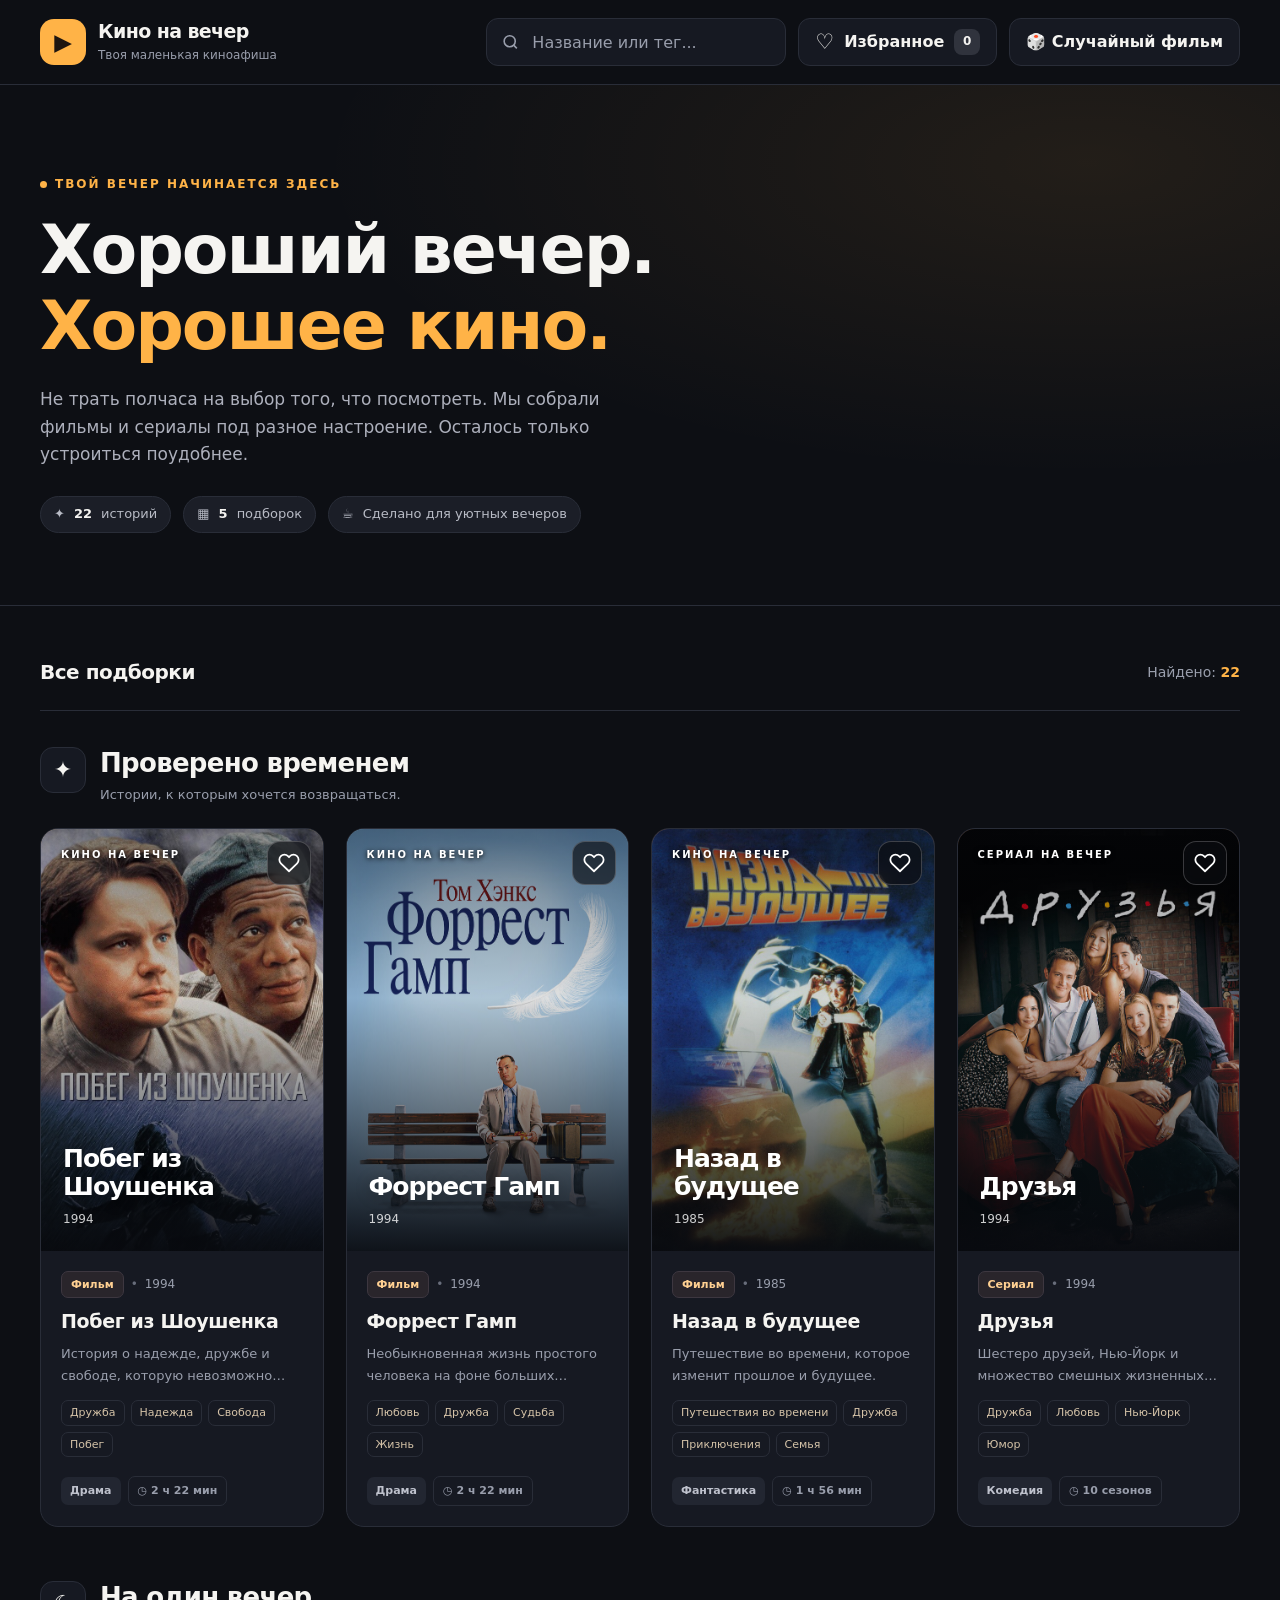
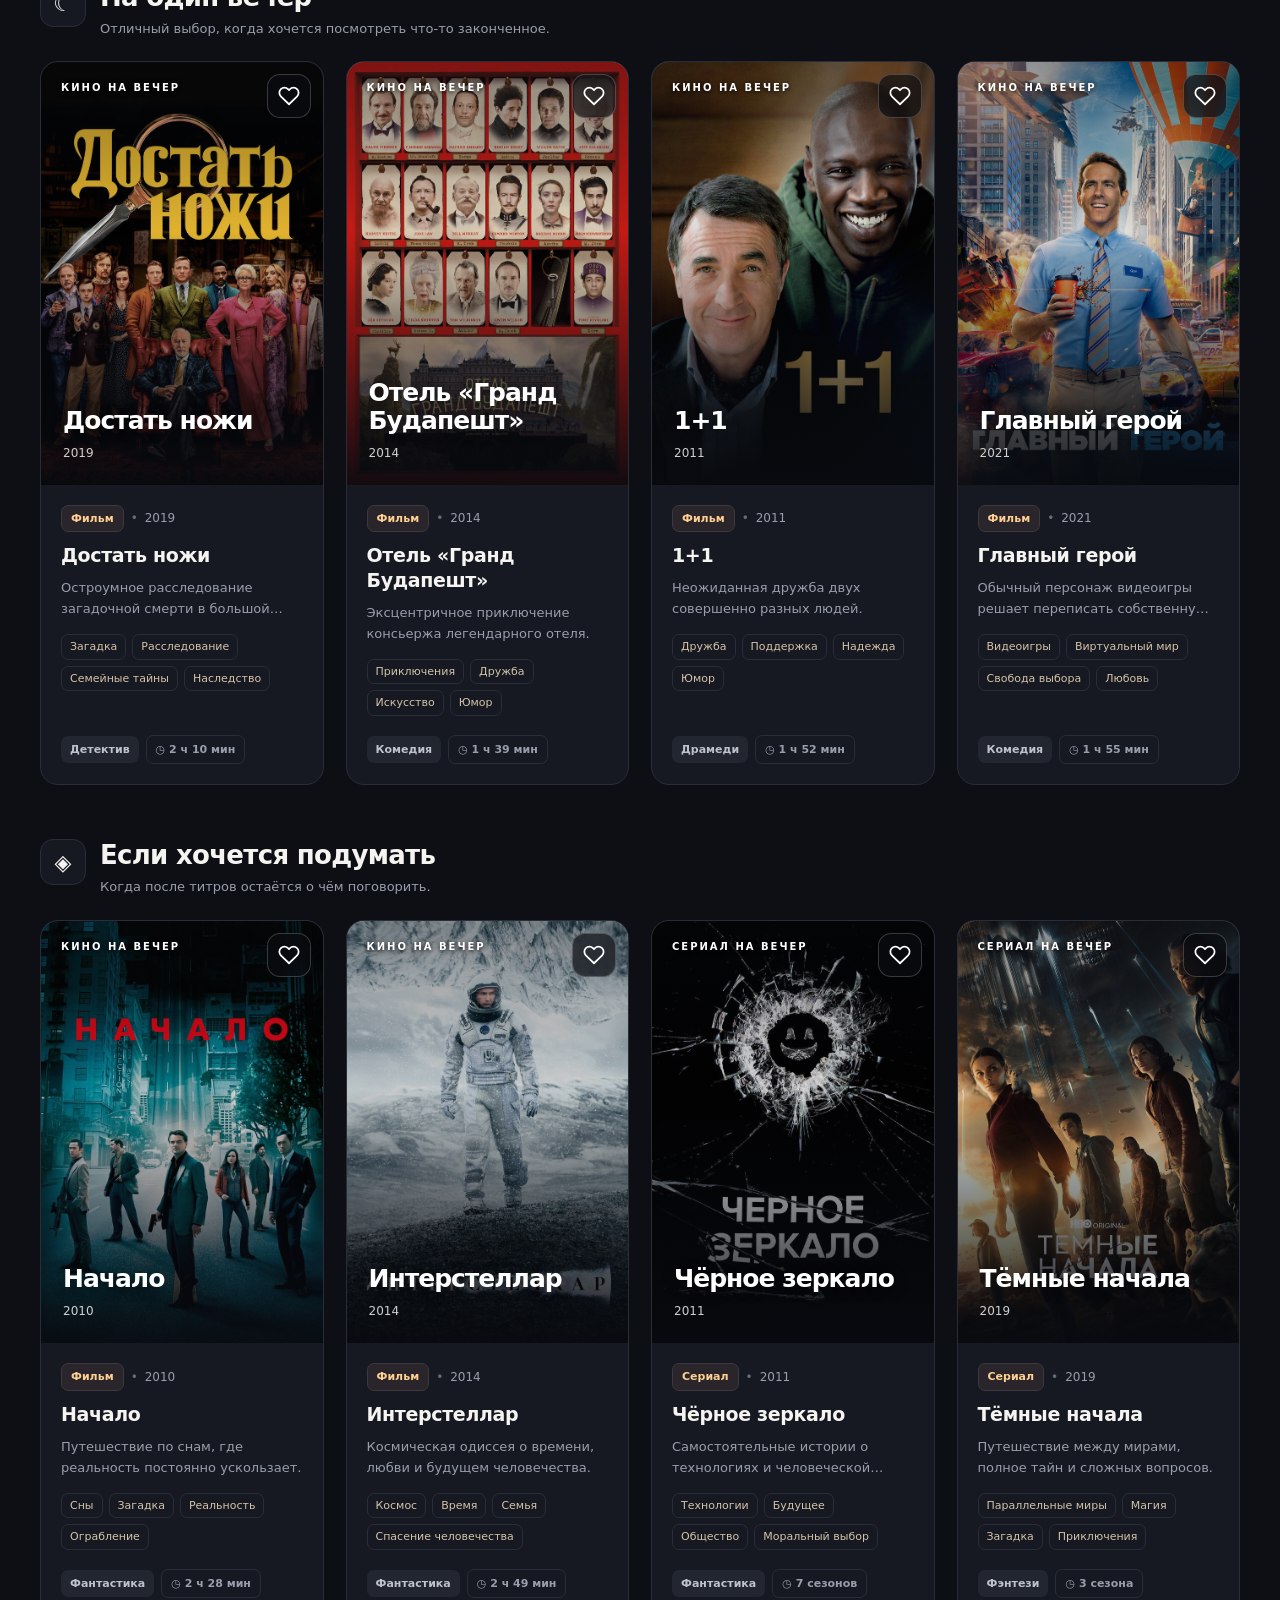
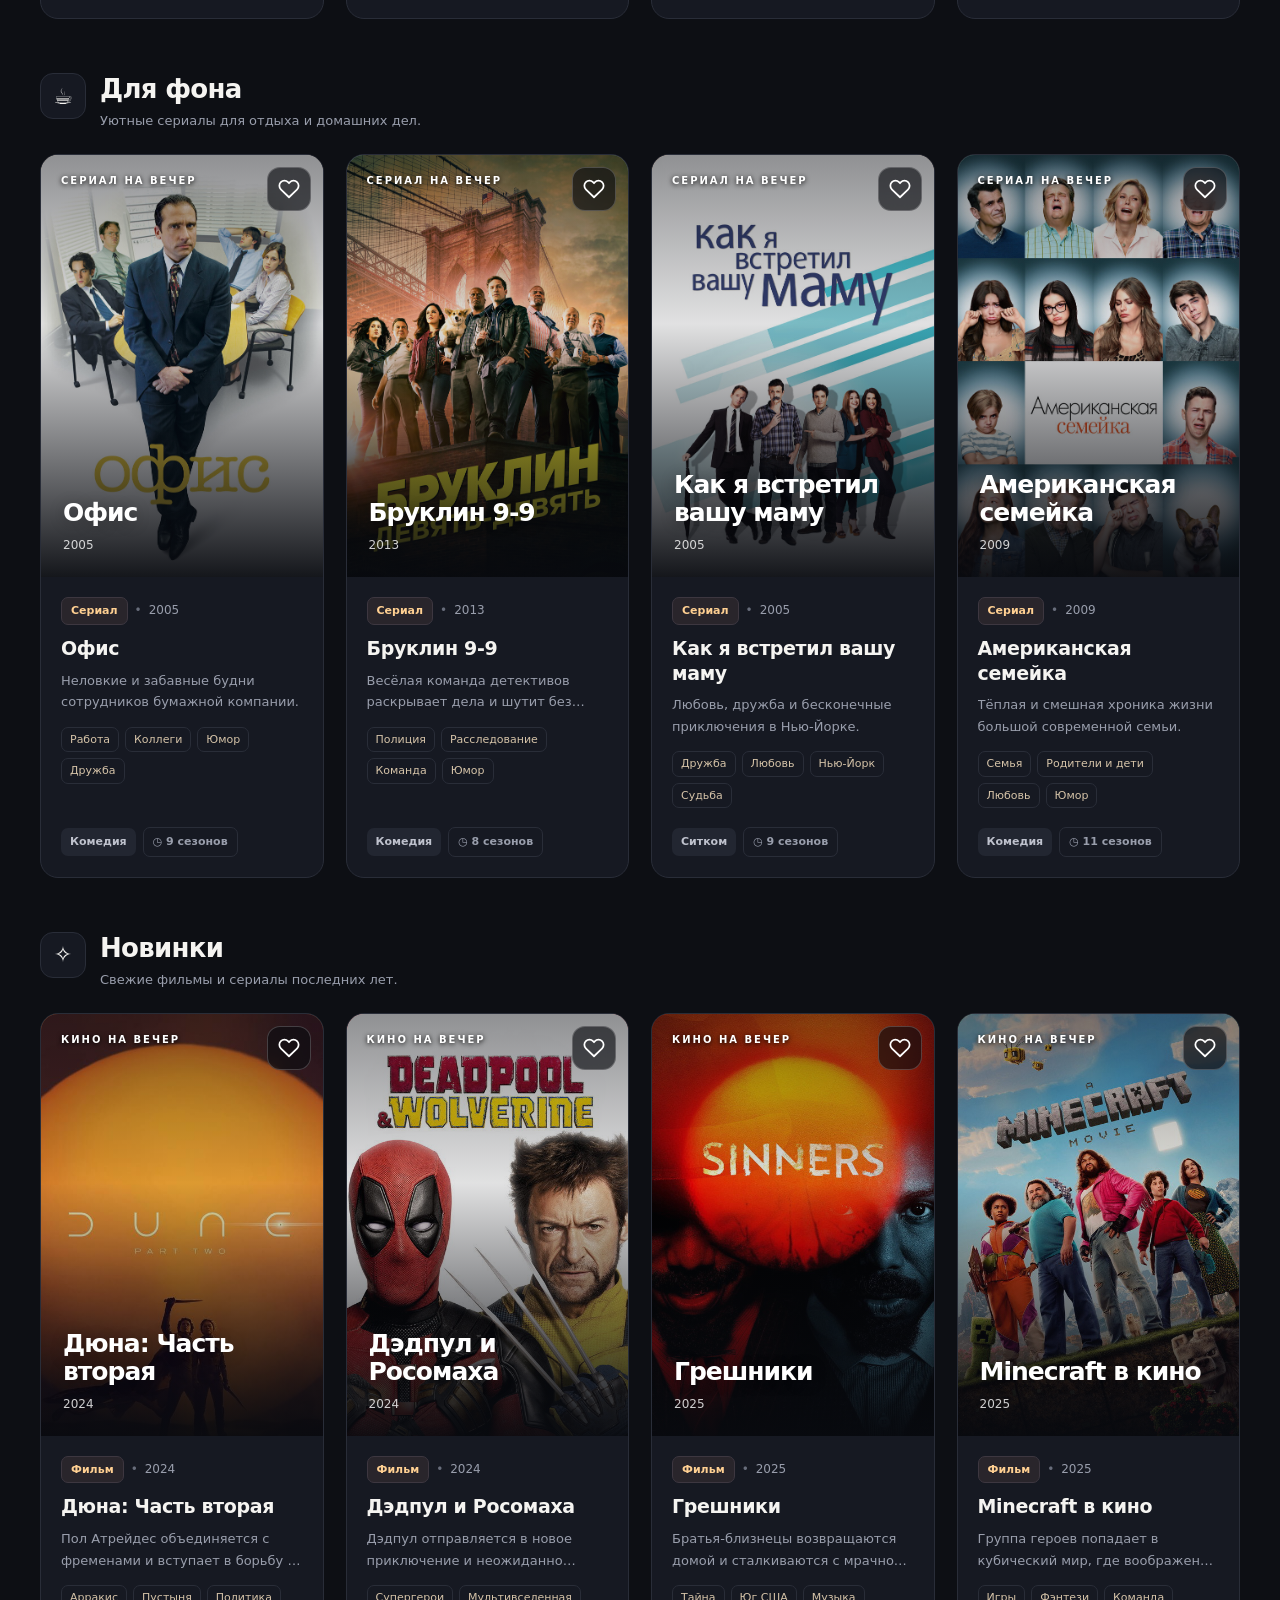
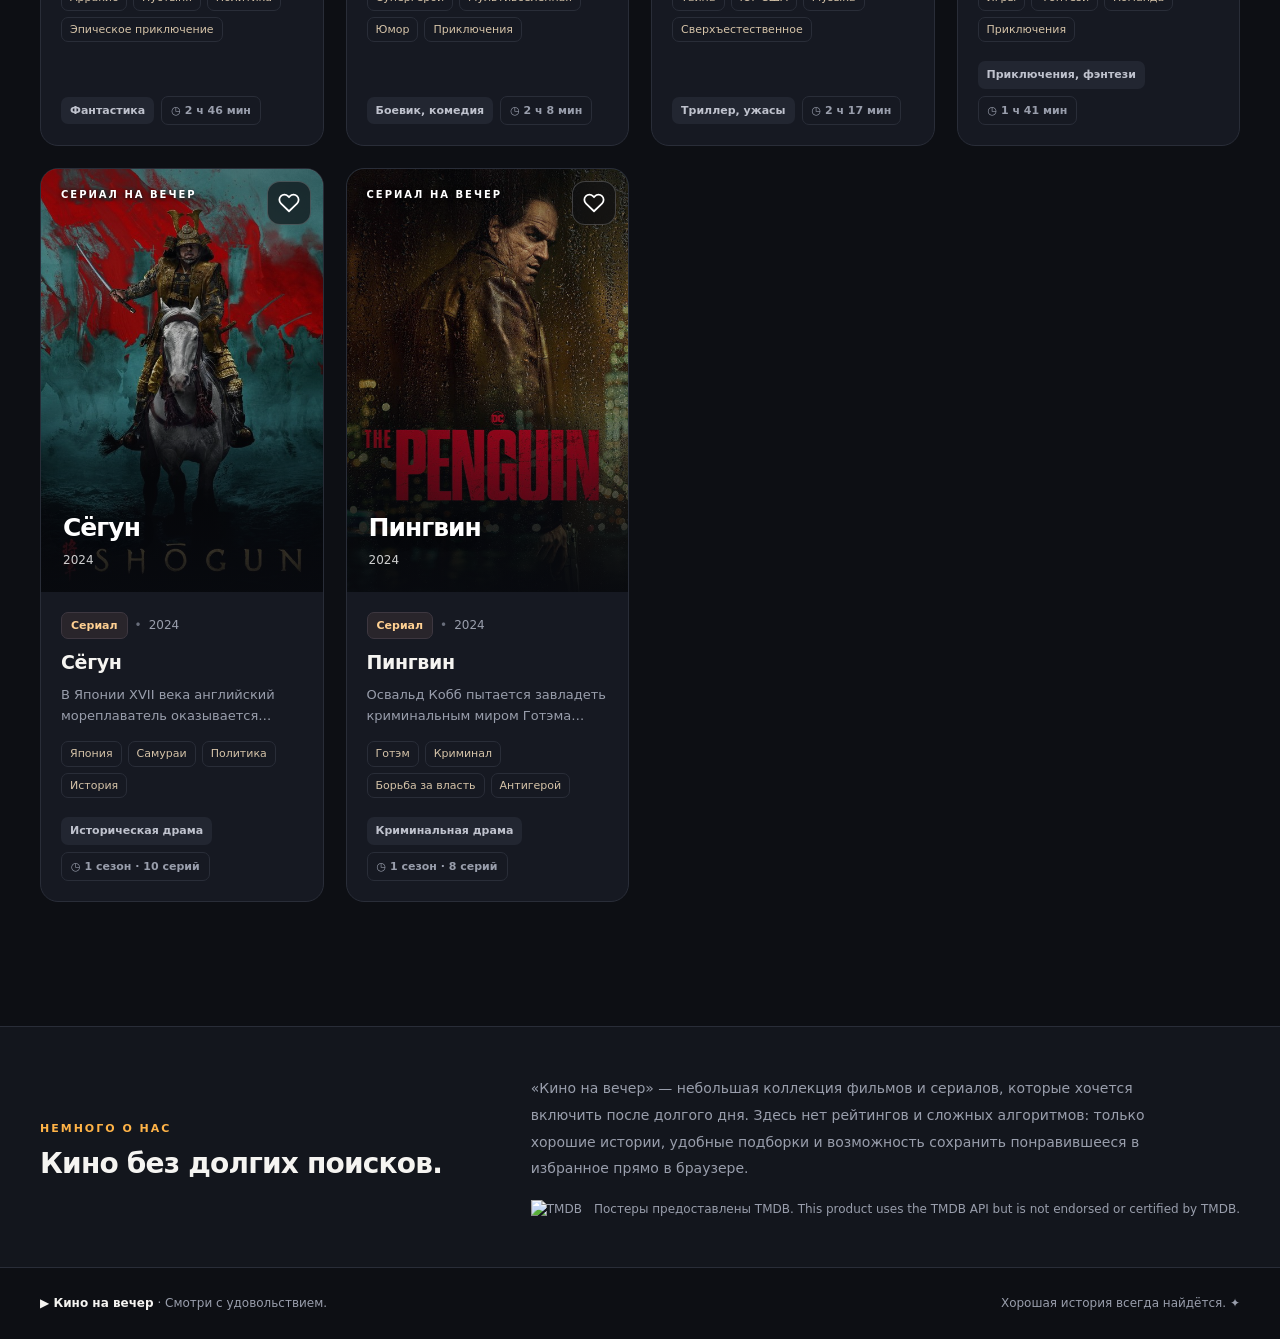
==== commit d651e998: "Заменены постеры в категории «Новинки» на локальные изображения" ====
--- a/second.html
+++ b/second.html
@@ -316,109 +316,6 @@
 
     .random-movie-dialog p {
       color: var(--muted);
-    }
-
-    .movie-details-dialog {
-      width: min(92vw, 640px);
-      max-height: min(86vh, 760px);
-      overflow-y: auto;
-      padding: 0;
-      border: 1px solid var(--border);
-      border-radius: 18px;
-      color: var(--text);
-      background: var(--surface);
-    }
-
-    .movie-details-dialog::backdrop {
-      background: rgba(0, 0, 0, .72);
-      backdrop-filter: blur(4px);
-    }
-
-    .movie-details-content {
-      position: relative;
-      padding: clamp(24px, 5vw, 38px);
-    }
-
-    .movie-details-content h2 {
-      margin: 0 42px 22px 0;
-      font-size: clamp(23px, 5vw, 30px);
-      line-height: 1.25;
-    }
-
-    .movie-details-meta {
-      display: grid;
-      grid-template-columns: repeat(auto-fit, minmax(125px, 1fr));
-      gap: 12px;
-      margin: 0;
-    }
-
-    .movie-details-meta div {
-      min-width: 0;
-      padding: 12px;
-      border: 1px solid var(--border);
-      border-radius: 11px;
-      background: #1b1e27;
-    }
-
-    .movie-details-meta dt {
-      margin-bottom: 4px;
-      color: var(--muted);
-      font-size: 11px;
-    }
-
-    .movie-details-meta dd {
-      margin: 0;
-      font-size: 14px;
-      font-weight: 650;
-      overflow-wrap: anywhere;
-    }
-
-    .movie-details-section {
-      margin-top: 24px;
-    }
-
-    .movie-details-section h3 {
-      margin: 0 0 10px;
-      font-size: 15px;
-    }
-
-    .movie-details-tags {
-      display: flex;
-      flex-wrap: wrap;
-      gap: 7px;
-      margin: 0;
-      padding: 0;
-      list-style: none;
-    }
-
-    .movie-details-description {
-      margin: 0;
-      color: #d0d1d8;
-      font-size: 14px;
-      line-height: 1.8;
-      white-space: pre-line;
-    }
-
-    .movie-details-sources {
-      display: flex;
-      flex-wrap: wrap;
-      align-items: center;
-      gap: 8px 14px;
-      margin-top: 24px;
-      padding-top: 16px;
-      border-top: 1px solid var(--border);
-      color: var(--muted);
-      font-size: 12px;
-    }
-
-    .movie-details-sources a {
-      color: var(--accent);
-      text-decoration: underline;
-      text-underline-offset: 3px;
-    }
-
-    .movie-details-sources a:hover {
-      color: var(--accent-hover);
     }
 
     /* ===== Главный экран ===== */
@@ -846,25 +743,6 @@
       color: var(--muted);
     }
 
-    .movie-details-button {
-      min-height: 42px;
-      margin-top: 16px;
-      padding: 9px 13px;
-      border: 1px solid var(--border);
-      border-radius: 10px;
-      background: #222631;
-      color: var(--text);
-      font-size: 13px;
-      font-weight: 700;
-      transition: var(--transition);
-    }
-
-    .movie-details-button:hover {
-      border-color: var(--accent);
-      background: #302519;
-      color: var(--accent);
-    }
-
     /* ===== Пустые результаты ===== */
 
     .empty-state {
@@ -1292,42 +1170,6 @@
     </div>
   </dialog>
 
-  <dialog
-    id="movieDetailsDialog"
-    class="movie-details-dialog"
-    aria-labelledby="movieDetailsTitle"
-    aria-describedby="movieDetailsDescription"
-  >
-    <div class="movie-details-content">
-      <button
-        id="movieDetailsClose"
-        class="random-movie-close"
-        type="button"
-        aria-label="Закрыть подробности"
-      >×</button>
-      <h2 id="movieDetailsTitle"></h2>
-      <dl class="movie-details-meta">
-        <div><dt>Год</dt><dd id="movieDetailsYear"></dd></div>
-        <div><dt>Тип</dt><dd id="movieDetailsType"></dd></div>
-        <div><dt>Жанр</dt><dd id="movieDetailsGenre"></dd></div>
-        <div><dt>Длительность</dt><dd id="movieDetailsDuration"></dd></div>
-      </dl>
-      <section class="movie-details-section" aria-labelledby="movieDetailsThemesTitle">
-        <h3 id="movieDetailsThemesTitle">Темы</h3>
-        <ul id="movieDetailsThemes" class="movie-details-tags"></ul>
-      </section>
-      <section class="movie-details-section" aria-labelledby="movieDetailsDescriptionTitle">
-        <h3 id="movieDetailsDescriptionTitle">Описание</h3>
-        <p id="movieDetailsDescription" class="movie-details-description"></p>
-      </section>
-      <div class="movie-details-sources">
-        <span>Авторское описание без спойлеров. Найти карточку:</span>
-        <a id="movieDetailsKinopoisk" target="_blank" rel="noopener noreferrer">Кинопоиск</a>
-        <a id="movieDetailsImdb" target="_blank" rel="noopener noreferrer">IMDb</a>
-      </div>
-    </div>
-  </dialog>
-
   <!-- ===== Подвал ===== -->
 
   <footer class="site-footer">
@@ -1352,7 +1194,6 @@
         genre: "Драма",
         duration: "2 ч 22 мин",
         description: "История о надежде, дружбе и свободе, которую невозможно отнять.",
-        fullDescription: "Банкир Энди Дюфрейн получает два пожизненных срока за убийство жены и её возлюбленного, хотя продолжает настаивать на своей невиновности. В стенах Шоушенка ему приходится заново учиться жить среди жестоких правил тюрьмы и заключённых, а спокойствие, наблюдательность и знания постепенно помогают завоевать уважение. Энди сближается с Рэедом, который давно утратил веру в перемены. Их многолетняя дружба становится тихой опорой в мире, где надежду считают опасной слабостью.",
         tags: ["classic"],
         themes: ["Дружба", "Надежда", "Свобода", "Побег"],
         poster: "images/shawshank-redemption.jpg",
@@ -1366,7 +1207,6 @@
         genre: "Драма",
         duration: "2 ч 22 мин",
         description: "Необыкновенная жизнь простого человека на фоне больших событий.",
-        fullDescription: "Форрест Гамп рассказывает незнакомцам на автобусной остановке о своей жизни — от детства в Алабаме до событий, изменивших Америку. Он не считает себя особенным, но благодаря упорству и доброте снова и снова оказывается в центре важных исторических моментов. Пока Форрест добивается успеха в самых неожиданных делах, его мысли возвращаются к Дженни — подруге, с которой его связывает долгая и непростая история. Это рассказ о случайностях, верности и собственном пути.",
         tags: ["classic"],
         themes: ["Любовь", "Дружба", "Судьба", "Жизнь"],
         poster: "images/forrest-gump.jpg",
@@ -1380,7 +1220,6 @@
         genre: "Фантастика",
         duration: "1 ч 56 мин",
         description: "Путешествие во времени, которое изменит прошлое и будущее.",
-        fullDescription: "Подросток Марти Макфлай случайно отправляется из 1985 года в прошлое — в 1955-й — на машине времени, созданной эксцентричным учёным Эмметом Брауном. Там он знакомится со своими будущими родителями в юности и невольно вмешивается в обстоятельства их первой встречи. Чтобы не исчезнуть из собственного времени, Марти должен помочь им сблизиться и найти способ вернуться домой. Приключение превращает семейную историю в гонку со временем.",
         tags: ["classic"],
         themes: ["Путешествия во времени", "Дружба", "Приключения", "Семья"],
         poster: "images/back-to-the-future.jpg",
@@ -1394,7 +1233,6 @@
         genre: "Комедия",
         duration: "10 сезонов",
         description: "Шестеро друзей, Нью-Йорк и множество смешных жизненных историй.",
-        fullDescription: "В центре сериала — шестеро друзей, чьи жизни пересекаются в Нью-Йорке: Рэйчел, Моника, Фиби, Джоуи, Чендлер и Росс. Они встречаются в кофейне Central Perk, делят квартиры, поддерживают друг друга и вместе проходят через поиски работы, перемены в отношениях и взрослые решения. Романтические истории здесь соседствуют с повседневными неудачами и фирменными шутками. Со временем компания становится для каждого второй семьёй.",
         tags: ["classic"],
         themes: ["Дружба", "Любовь", "Нью-Йорк", "Юмор"],
         poster: "images/friends.jpg",
@@ -1410,7 +1248,6 @@
         genre: "Детектив",
         duration: "2 ч 10 мин",
         description: "Остроумное расследование загадочной смерти в большой семье.",
-        fullDescription: "После смерти знаменитого писателя Харлана Тромби его родственники собираются в семейном поместье, где каждый, кажется, что-то скрывает. На первый взгляд наследники спорят лишь о деньгах и завещании, но частный детектив Бенуа Блан замечает противоречия в их рассказах. Расследование постепенно раскрывает давние обиды, соперничество и неожиданные связи между членами семьи. Это детектив, в котором важны не только улики, но и то, кому выгодна каждая версия событий.",
         tags: ["one-night"],
         themes: ["Загадка", "Расследование", "Семейные тайны", "Наследство"],
         poster: "images/knives-out.jpg",
@@ -1424,7 +1261,6 @@
         genre: "Комедия",
         duration: "1 ч 39 мин",
         description: "Эксцентричное приключение консьержа легендарного отеля.",
-        fullDescription: "В вымышленной европейской стране молодой посыльный Зеро становится помощником мсье Густава — безупречно воспитанного консьержа роскошного отеля «Гранд Будапешт». После смерти одной из постоялиц Густав неожиданно получает ценную картину и оказывается втянут в спор за наследство. Друзьям приходится скрываться, искать союзников и разбираться в интригах влиятельной семьи. Их приключение разворачивается на фоне перемен, которые постепенно меняют привычный мир.",
         tags: ["one-night"],
         themes: ["Приключения", "Дружба", "Искусство", "Юмор"],
         poster: "images/grand-budapest-hotel.jpg",
@@ -1438,7 +1274,6 @@
         genre: "Драмеди",
         duration: "1 ч 52 мин",
         description: "Неожиданная дружба двух совершенно разных людей.",
-        fullDescription: "После несчастного случая богатый парижанин Филипп нанимает помощником Дрисса — молодого человека, который пришёл на собеседование скорее ради формальной подписи. Их характеры и привычки совершенно разные: один привык к размеренной жизни и классической музыке, другой действует прямо и не признаёт условностей. Постепенно рабочие отношения превращаются в искреннюю дружбу, которая помогает обоим иначе взглянуть на свои возможности. История сочетает юмор, тепло и разговор о достоинстве и самостоятельности.",
         tags: ["one-night"],
         themes: ["Дружба", "Поддержка", "Надежда", "Юмор"],
         poster: "images/intouchables.jpg",
@@ -1452,7 +1287,6 @@
         genre: "Комедия",
         duration: "1 ч 55 мин",
         description: "Обычный персонаж видеоигры решает переписать собственную судьбу.",
-        fullDescription: "Гай — скромный банковский служащий, который каждый день проживает похожий день в красочном открытом игровом мире. Встреча с загадочной девушкой помогает ему заметить, что он всего лишь персонаж видеоигры, а привычная реальность подчиняется правилам чужого кода. Решив действовать по-своему, Гай становится неожиданным героем и вмешивается в планы разработчиков. Его поступки ставят под вопрос, кто именно имеет право выбирать, каким будет этот виртуальный мир.",
         tags: ["one-night"],
         themes: ["Видеоигры", "Виртуальный мир", "Свобода выбора", "Любовь"],
         poster: "images/free-guy.jpg",
@@ -1468,7 +1302,6 @@
         genre: "Фантастика",
         duration: "2 ч 28 мин",
         description: "Путешествие по снам, где реальность постоянно ускользает.",
-        fullDescription: "Доминик Кобб — специалист по проникновению в сны, где он извлекает из подсознания людей ценные секреты. Из-за своего прошлого он не может вернуться к детям и получает предложение, способное изменить его положение: не украсть идею, а внедрить её в сознание человека. Для этого Кобб собирает команду и разрабатывает многоуровневую операцию, в которой каждый сон имеет собственные правила и опасности. Чем глубже они погружаются, тем труднее отделить план от личных воспоминаний.",
         tags: ["thoughtful"],
         themes: ["Сны", "Загадка", "Реальность", "Ограбление"],
         poster: "images/inception.jpg",
@@ -1482,7 +1315,6 @@
         genre: "Фантастика",
         duration: "2 ч 49 мин",
         description: "Космическая одиссея о времени, любви и будущем человечества.",
-        fullDescription: "В недалёком будущем засуха и пыльные бури угрожают продовольствию и самому существованию людей. Бывший пилот Купер присоединяется к секретной космической экспедиции: команда должна пройти через загадочную червоточину и найти планету, на которой человечество сможет начать новую жизнь. Пока исследователи сталкиваются с экстремальными условиями и относительностью времени, на Земле их ждут семьи и непростые решения. В основе путешествия — конфликт между долгом перед человечеством и личной привязанностью.",
         tags: ["thoughtful"],
         themes: ["Космос", "Время", "Семья", "Спасение человечества"],
         poster: "images/interstellar.jpg",
@@ -1496,7 +1328,6 @@
         genre: "Фантастика",
         duration: "7 сезонов",
         description: "Самостоятельные истории о технологиях и человеческой природе.",
-        fullDescription: "«Чёрное зеркало» — антология самостоятельных историй о людях, чья повседневная жизнь меняется под влиянием новых технологий. В одних сериях цифровые рейтинги определяют общественный статус, в других память, развлечения или связь между людьми приобретают неожиданные последствия. Сюжеты не продолжают друг друга, поэтому каждый эпизод предлагает отдельный мир, героев и моральную дилемму. Вместе они исследуют, как технический прогресс усиливает уже существующие человеческие желания, страхи и слабости.",
         tags: ["thoughtful"],
         themes: ["Технологии", "Будущее", "Общество", "Моральный выбор"],
         poster: "images/black-mirror.jpg",
@@ -1510,7 +1341,6 @@
         genre: "Фэнтези",
         duration: "3 сезона",
         description: "Путешествие между мирами, полное тайн и сложных вопросов.",
-        fullDescription: "Лира Белаква растёт в мире, где у каждого человека есть деймон — животное-компаньон, связанное с его душой. Когда исчезает её друг, Лира отправляется на север и постепенно узнаёт о таинственной Пыли и силе, которая пытается контролировать детей и их судьбы. По мере путешествия она встречает людей из других миров, в том числе Уилла, и оказывается втянута в события, выходящие далеко за пределы её родного мира. Сериал соединяет приключение, семейную драму и фантастическую загадку.",
         tags: ["thoughtful"],
         themes: ["Параллельные миры", "Магия", "Загадка", "Приключения"],
         poster: "images/his-dark-materials.jpg",
@@ -1526,7 +1356,6 @@
         genre: "Комедия",
         duration: "9 сезонов",
         description: "Неловкие и забавные будни сотрудников бумажной компании.",
-        fullDescription: "Сериал показывает будни филиала бумажной компании Dunder Mifflin в Скрэнтоне в формате псевдодокументального наблюдения. Руководитель Майкл Скотт искренне считает себя душой коллектива, хотя его попытки развеселить коллег часто оборачиваются неловкостью. Сотрудники занимаются продажами, офисными интригами и обычной рутиной, параллельно строя дружеские и романтические отношения. Комедия рождается из узнаваемых характеров и мелких событий рабочего дня.",
         tags: ["background"],
         themes: ["Работа", "Коллеги", "Юмор", "Дружба"],
         poster: "images/the-office.jpg",
@@ -1540,7 +1369,6 @@
         genre: "Комедия",
         duration: "8 сезонов",
         description: "Весёлая команда детективов раскрывает дела и шутит без остановки.",
-        fullDescription: "В бруклинском полицейском участке работает талантливый, но несерьёзный детектив Джейк Перальта. С появлением нового капитана Рэймонда Холта привычный порядок меняется: команде приходится сочетать расследования с требованиями дисциплины и учиться работать вместе. Коллеги — в том числе амбициозная Эми, прямолинейная Роза и преданный сержант Терри — регулярно спорят, соревнуются и поддерживают друг друга. Сериал смешивает полицейские дела, офисную комедию и историю дружного коллектива.",
         tags: ["background"],
         themes: ["Полиция", "Расследование", "Команда", "Юмор"],
         poster: "images/brooklyn-nine-nine.jpg",
@@ -1554,7 +1382,6 @@
         genre: "Ситком",
         duration: "9 сезонов",
         description: "Любовь, дружба и бесконечные приключения в Нью-Йорке.",
-        fullDescription: "Тед Мосби начинает рассказ детям о том, как встретил их маму, и возвращается к событиям своей молодости в Нью-Йорке. Его поиски любви разворачиваются рядом с историями друзей: обаятельного Барни, пары Маршалла и Лили и независимой Робин. Годы свиданий, ошибок, переездов и важных решений складываются в большое воспоминание о взрослении и дружбе. Сериал играет с формой рассказа, возвращаясь к одним событиям с новых точек зрения.",
         tags: ["background"],
         themes: ["Дружба", "Любовь", "Нью-Йорк", "Судьба"],
         poster: "images/how-i-met-your-mother.jpg",
@@ -1568,7 +1395,6 @@
         genre: "Комедия",
         duration: "11 сезонов",
         description: "Тёплая и смешная хроника жизни большой современной семьи.",
-        fullDescription: "Псевдодокументальный сериал знакомит с тремя связанными семьями Лос-Анджелеса: Джей и Глория воспитывают детей в новом браке, Клэр и Фил справляются с взрослением троих детей, а Митчелл и Кэмерон строят собственную семью. Их бытовые заботы, праздники и недоразумения показывают, насколько по-разному может выглядеть семейная жизнь. Герои часто не понимают друг друга, но в решающие моменты оказываются рядом. Юмор возникает из контраста поколений, характеров и родительских методов.",
         tags: ["background"],
         themes: ["Семья", "Родители и дети", "Любовь", "Юмор"],
         poster: "images/modern-family.jpg",
@@ -1584,10 +1410,9 @@
         genre: "Фантастика",
         duration: "2 ч 46 мин",
         description: "Пол Атрейдес объединяется с фременами и вступает в борьбу за судьбу Арракиса.",
-        fullDescription: "Продолжая путь после событий первой части, Пол Атрейдес оказывается среди фременов и учится жить по законам пустыни. Вместе с Чани и новыми союзниками он готовится противостоять дому Харконненов, который снова стремится подчинить Арракис и его ценный ресурс — пряность. Полу приходится выбирать между личным желанием мести и ролью, которую ему отводят пророчества и политическая борьба. Решения героя способны изменить не только будущее планеты, но и баланс сил во всей империи.",
         tags: ["new-releases"],
         themes: ["Арракис", "Пустыня", "Политика", "Эпическое приключение"],
-        poster: "https://image.tmdb.org/t/p/w500/6izwz7rsy95ARzTR3poZ8H6c5pp.jpg",
+        poster: "images/dune-part-two.jpg",
         color: "#b67842"
       },
       {
@@ -1598,10 +1423,9 @@
         genre: "Боевик, комедия",
         duration: "2 ч 8 мин",
         description: "Дэдпул отправляется в новое приключение и неожиданно встречает Росомаху.",
-        fullDescription: "Уэйд Уилсон пытается оставить прошлую жизнь наёмника позади, но его планы рушатся, когда представители Управления временными изменениями предлагают ему участие в опасной операции. Чтобы защитить собственную временную линию, Дэдпулу приходится отправиться в мультивселенную и разыскать человека, который совсем не рад встрече. Так он объединяется с Росомахой — героем со своими потерями и непростым характером. Их совместная миссия превращается в череду конфликтов, погонь и совершенно непредсказуемых союзов.",
         tags: ["new-releases"],
         themes: ["Супергерои", "Мультивселенная", "Юмор", "Приключения"],
-        poster: "https://image.tmdb.org/t/p/w500/n4EpKQhva5whawt4IsblPqT2n7u.jpg",
+        poster: "images/deadpool-wolverine.jpg",
         color: "#a83b37"
       },
       {
@@ -1612,10 +1436,9 @@
         genre: "Триллер, ужасы",
         duration: "2 ч 17 мин",
         description: "Братья-близнецы возвращаются домой и сталкиваются с мрачной тайной родного города.",
-        fullDescription: "В 1930-е годы братья-близнецы Смоук и Стэк возвращаются в родной городок на юге США после долгого отсутствия. Они открывают музыкальный клуб, рассчитывая создать место, где местные жители смогут собираться и слушать блюз. Однако вечер открытия приносит не только музыку и новых гостей: за пределами клуба пробуждается опасность, которую нельзя объяснить обычными правилами. История соединяет семейные связи, культуру дельты Миссисипи и нарастающий сверхъестественный ужас.",
         tags: ["new-releases"],
         themes: ["Тайна", "Юг США", "Музыка", "Сверхъестественное"],
-        poster: "https://image.tmdb.org/t/p/w500/fWPgbnt2LSqkQ6cdQc0SZN9CpLm.jpg",
+        poster: "images/sinners.jpg",
         color: "#7c3930"
       },
       {
@@ -1626,10 +1449,9 @@
         genre: "Приключения, фэнтези",
         duration: "1 ч 41 мин",
         description: "Группа героев попадает в кубический мир, где воображение помогает выжить.",
-        fullDescription: "Четверо людей, каждый со своими повседневными проблемами, неожиданно проходят через портал в Верхний мир — необычную кубическую вселенную. Чтобы найти дорогу назад, им приходится освоить местные правила: строить, собирать ресурсы и защищаться от опасных существ. В пути к компании присоединяется опытный мастер Стив, который помогает увидеть возможности этого мира. Приключение превращает незнакомцев в команду и проверяет, как далеко может завести воображение.",
         tags: ["new-releases"],
         themes: ["Игры", "Фэнтези", "Команда", "Приключения"],
-        poster: "https://image.tmdb.org/t/p/w500/yFHHfHcUgGAxziP1C3lLt0q2T4s.jpg",
+        poster: "images/minecraft-movie.jpg",
         color: "#57804a"
       },
       {
@@ -1640,10 +1462,9 @@
         genre: "Историческая драма",
         duration: "1 сезон · 10 серий",
         description: "В Японии XVII века английский мореплаватель оказывается втянут в борьбу за власть.",
-        fullDescription: "В Японии начала XVII века английский мореплаватель Джон Блэкторн терпит кораблекрушение и оказывается в стране, чьи обычаи и политические порядки ему незнакомы. Его судьба пересекается с амбициями лорда Торанаги, который ведёт борьбу за влияние в преддверии масштабного конфликта. Переводчица Марико становится связующим звеном между чужеземцем и японским двором, где каждое слово и жест имеют значение. Сериал рассказывает о столкновении культур, верности и цене власти.",
         tags: ["new-releases"],
         themes: ["Япония", "Самураи", "Политика", "История"],
-        poster: "https://image.tmdb.org/t/p/w500/7O4iVfOMQmdCSxhOg1WnzG1AgYT.jpg",
+        poster: "images/shogun.jpg",
         color: "#79423c"
       },
       {
@@ -1654,10 +1475,9 @@
         genre: "Криминальная драма",
         duration: "1 сезон · 8 серий",
         description: "Освальд Кобб пытается завладеть криминальным миром Готэма после падения Фальконе.",
-        fullDescription: "После гибели криминального босса Кармайна Фальконе в Готэме образуется вакуум власти. Освальд Кобб, известный как Пингвин, решает использовать хаос, чтобы подняться от мелкого игрока до главы преступного мира, но за влияние одновременно борются старые и новые противники. Его планы осложняют отношения с матерью Фрэнсис и необходимость постоянно скрывать уязвимость за расчётливостью. Сериал показывает криминальный Готэм глазами человека, готового рискнуть всем ради признания и власти.",
         tags: ["new-releases"],
         themes: ["Готэм", "Криминал", "Борьба за власть", "Антигерой"],
-        poster: "https://image.tmdb.org/t/p/w500/vOWcqC4oDQws1doDWLO7d3dh5qc.jpg",
+        poster: "images/the-penguin.jpg",
         color: "#45616b"
       }
     ];
@@ -1741,18 +1561,6 @@
     const randomMovieTitle = document.getElementById("randomMovieTitle");
     const randomMovieInfo = document.getElementById("randomMovieInfo");
     const randomMovieDescription = document.getElementById("randomMovieDescription");
-
-    const movieDetailsDialog = document.getElementById("movieDetailsDialog");
-    const movieDetailsClose = document.getElementById("movieDetailsClose");
-    const movieDetailsTitle = document.getElementById("movieDetailsTitle");
-    const movieDetailsYear = document.getElementById("movieDetailsYear");
-    const movieDetailsType = document.getElementById("movieDetailsType");
-    const movieDetailsGenre = document.getElementById("movieDetailsGenre");
-    const movieDetailsDuration = document.getElementById("movieDetailsDuration");
-    const movieDetailsThemes = document.getElementById("movieDetailsThemes");
-    const movieDetailsDescription = document.getElementById("movieDetailsDescription");
-    const movieDetailsKinopoisk = document.getElementById("movieDetailsKinopoisk");
-    const movieDetailsImdb = document.getElementById("movieDetailsImdb");
 
     const resultsCount = document.getElementById("resultsCount");
     const totalCount = document.getElementById("totalCount");
@@ -1968,45 +1776,10 @@
 
       footer.append(genre, duration);
 
-      const detailsButton = createElement(
-        "button",
-        "movie-details-button",
-        "Подробнее"
-      );
-      detailsButton.type = "button";
-      detailsButton.setAttribute(
-        "aria-label",
-        `Подробнее о фильме или сериале «${movie.title}»`
-      );
-      detailsButton.addEventListener("click", () => {
-        openMovieDetails(movie);
-      });
-
-      content.append(meta, movieTitle, description, themes, footer, detailsButton);
+      content.append(meta, movieTitle, description, themes, footer);
       card.append(poster, content);
 
       return card;
-    }
-
-    function openMovieDetails(movie) {
-      movieDetailsTitle.textContent = movie.title;
-      movieDetailsYear.textContent = String(movie.year);
-      movieDetailsType.textContent = movie.type;
-      movieDetailsGenre.textContent = movie.genre;
-      movieDetailsDuration.textContent = movie.duration;
-      movieDetailsDescription.textContent = movie.fullDescription;
-      const sourceQuery = encodeURIComponent(`${movie.title} ${movie.year}`);
-      movieDetailsKinopoisk.href =
-        `https://www.kinopoisk.ru/index.php?kp_query=${sourceQuery}`;
-      movieDetailsImdb.href =
-        `https://www.imdb.com/find/?q=${sourceQuery}`;
-
-      const themes = movie.themes.map(theme =>
-        createElement("li", "theme-tag", theme)
-      );
-      movieDetailsThemes.replaceChildren(...themes);
-
-      movieDetailsDialog.showModal();
     }
 
     /* ===== Формирование подборки ===== */
@@ -2227,23 +2000,6 @@
       if (event.target === randomMovieDialog) randomMovieDialog.close();
     });
 
-    movieDetailsClose.addEventListener("click", () => {
-      movieDetailsDialog.close();
-    });
-
-    movieDetailsDialog.addEventListener("click", event => {
-      if (event.target === movieDetailsDialog) {
-        movieDetailsDialog.close();
-      }
-    });
-
-    document.addEventListener("keydown", event => {
-      if (event.key === "Escape" && movieDetailsDialog.open) {
-        event.preventDefault();
-        movieDetailsDialog.close();
-      }
-    });
-
     // Действие при пустом списке.
     emptyAction.addEventListener("click", () => {
       if (searchQuery.trim()) {
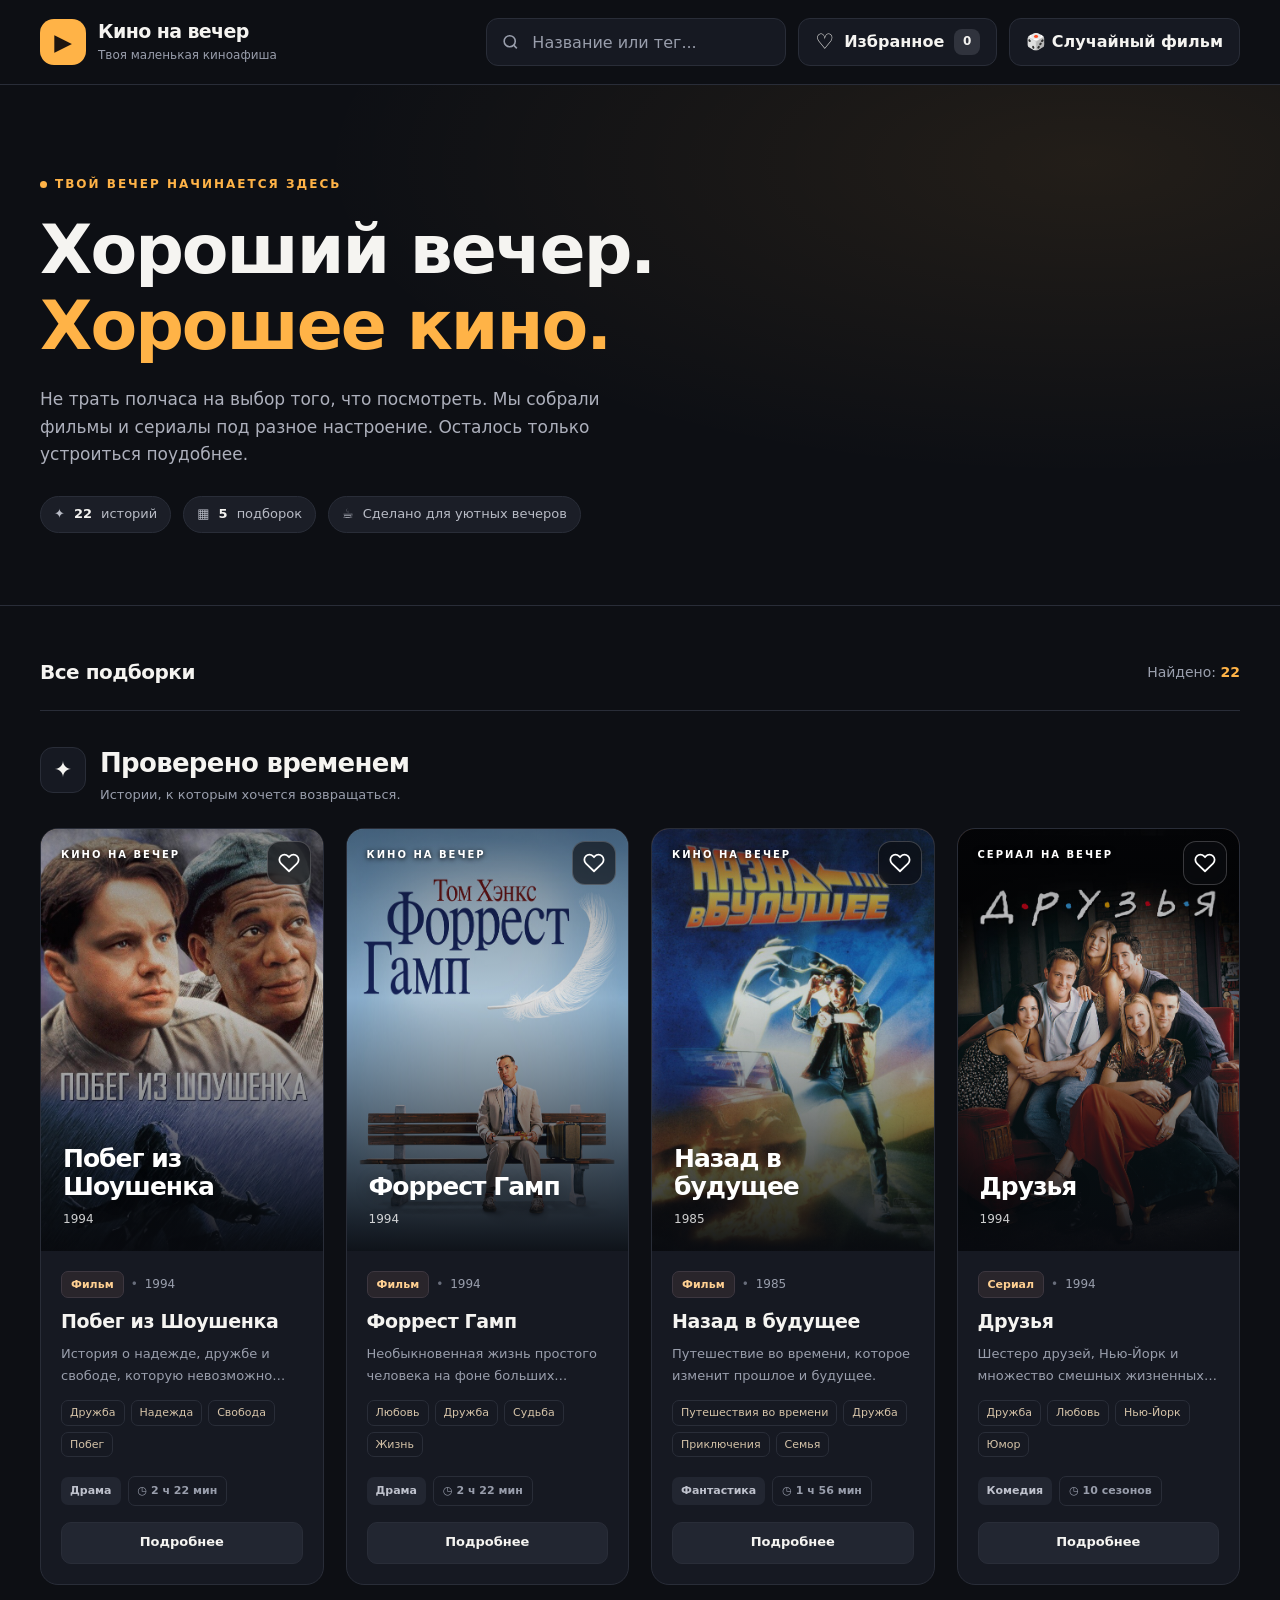
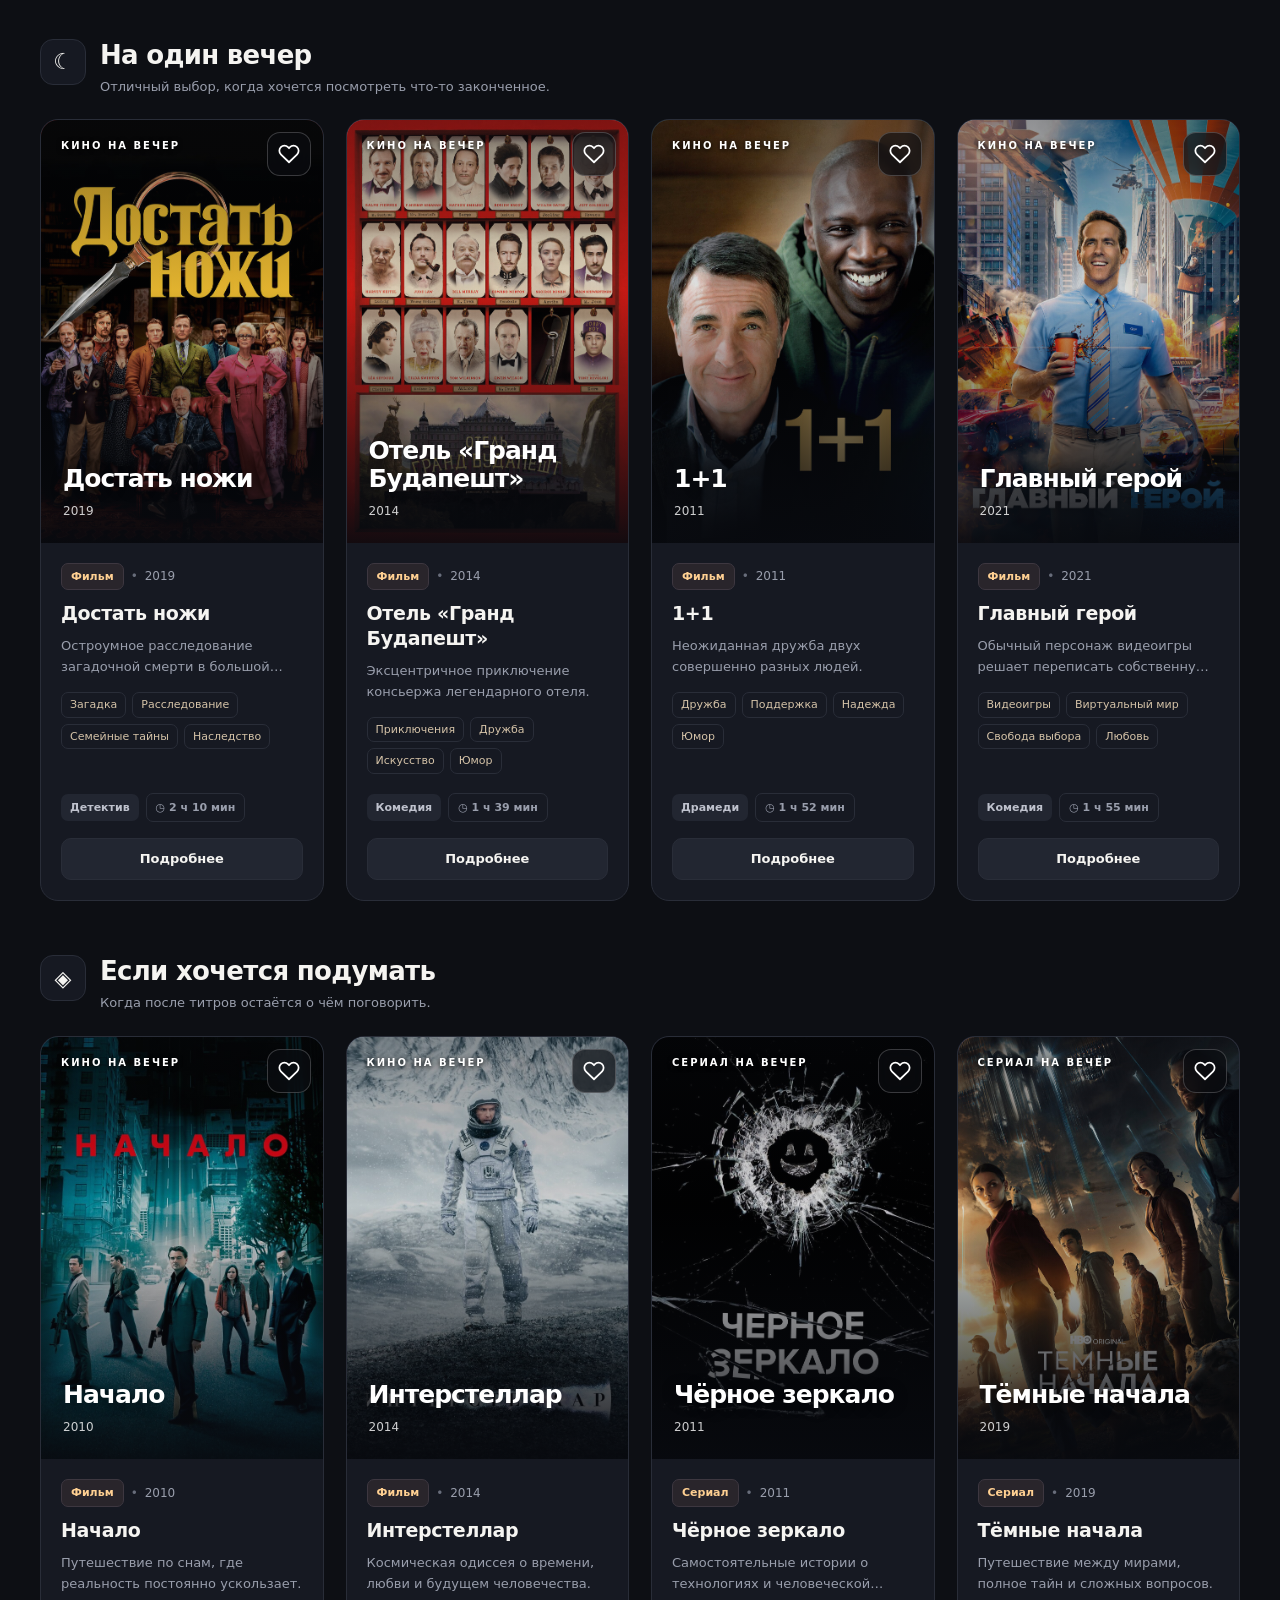
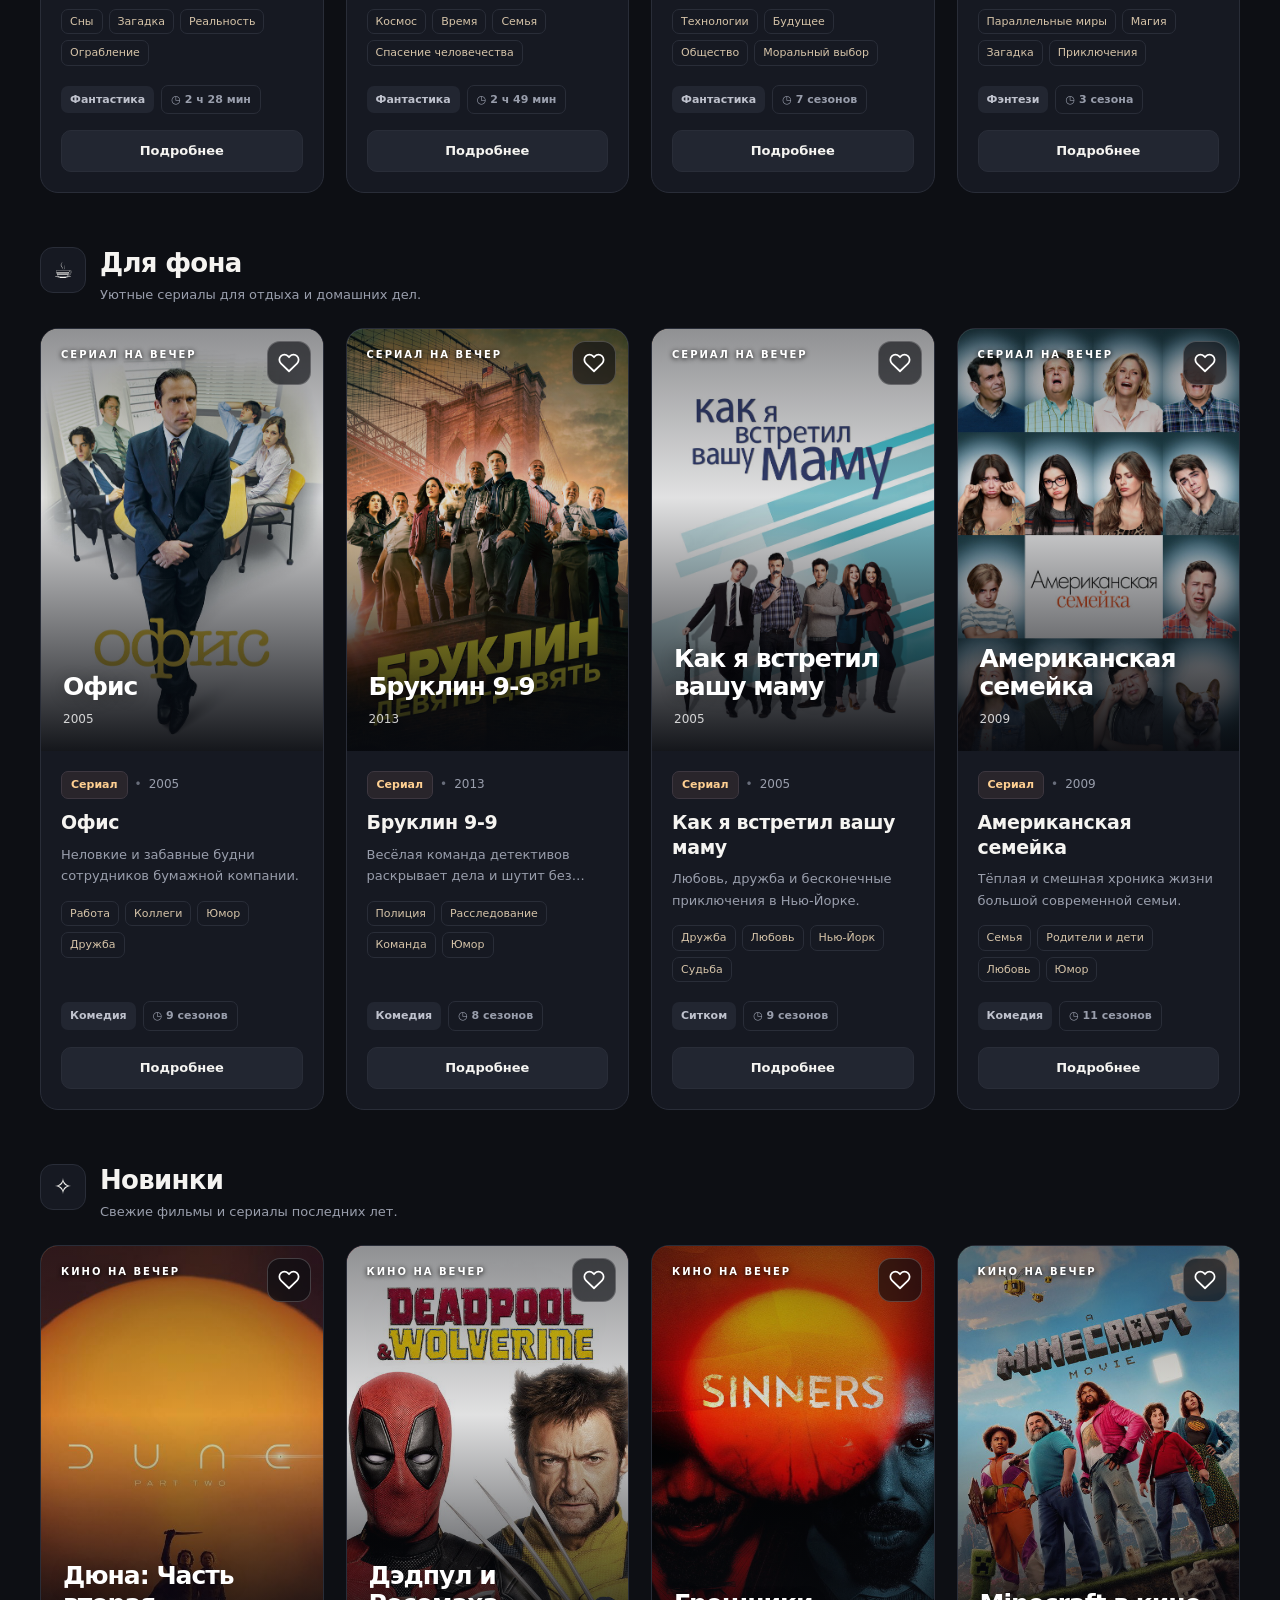
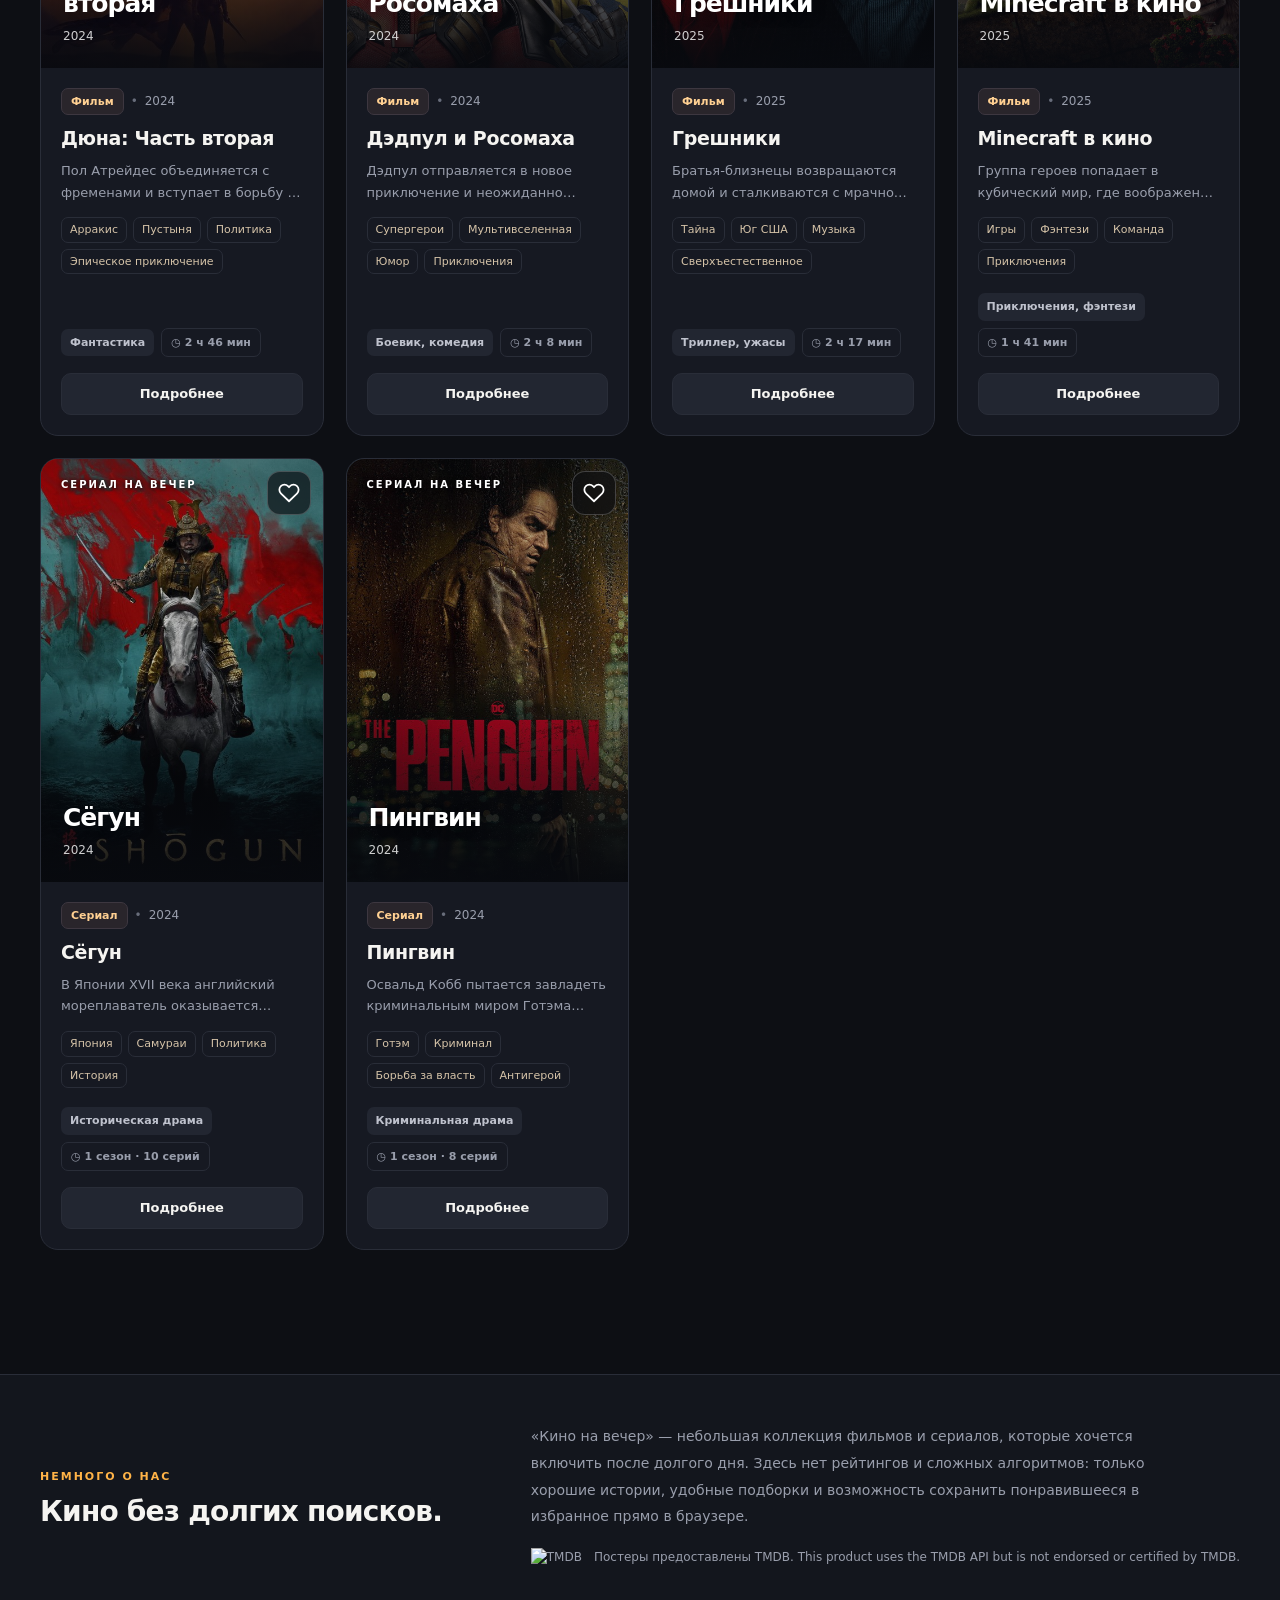
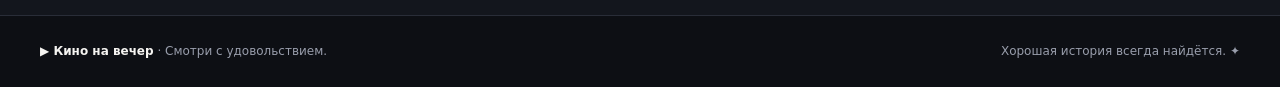
==== commit 0d4448bc: "Merge pull request #4 from egrergerg/feature/new-collection Заменены постеры в категории «Новинки» н" ====
--- a/second.html
+++ b/second.html
@@ -316,6 +316,109 @@
 
     .random-movie-dialog p {
       color: var(--muted);
+    }
+
+    .movie-details-dialog {
+      width: min(92vw, 640px);
+      max-height: min(86vh, 760px);
+      overflow-y: auto;
+      padding: 0;
+      border: 1px solid var(--border);
+      border-radius: 18px;
+      color: var(--text);
+      background: var(--surface);
+    }
+
+    .movie-details-dialog::backdrop {
+      background: rgba(0, 0, 0, .72);
+      backdrop-filter: blur(4px);
+    }
+
+    .movie-details-content {
+      position: relative;
+      padding: clamp(24px, 5vw, 38px);
+    }
+
+    .movie-details-content h2 {
+      margin: 0 42px 22px 0;
+      font-size: clamp(23px, 5vw, 30px);
+      line-height: 1.25;
+    }
+
+    .movie-details-meta {
+      display: grid;
+      grid-template-columns: repeat(auto-fit, minmax(125px, 1fr));
+      gap: 12px;
+      margin: 0;
+    }
+
+    .movie-details-meta div {
+      min-width: 0;
+      padding: 12px;
+      border: 1px solid var(--border);
+      border-radius: 11px;
+      background: #1b1e27;
+    }
+
+    .movie-details-meta dt {
+      margin-bottom: 4px;
+      color: var(--muted);
+      font-size: 11px;
+    }
+
+    .movie-details-meta dd {
+      margin: 0;
+      font-size: 14px;
+      font-weight: 650;
+      overflow-wrap: anywhere;
+    }
+
+    .movie-details-section {
+      margin-top: 24px;
+    }
+
+    .movie-details-section h3 {
+      margin: 0 0 10px;
+      font-size: 15px;
+    }
+
+    .movie-details-tags {
+      display: flex;
+      flex-wrap: wrap;
+      gap: 7px;
+      margin: 0;
+      padding: 0;
+      list-style: none;
+    }
+
+    .movie-details-description {
+      margin: 0;
+      color: #d0d1d8;
+      font-size: 14px;
+      line-height: 1.8;
+      white-space: pre-line;
+    }
+
+    .movie-details-sources {
+      display: flex;
+      flex-wrap: wrap;
+      align-items: center;
+      gap: 8px 14px;
+      margin-top: 24px;
+      padding-top: 16px;
+      border-top: 1px solid var(--border);
+      color: var(--muted);
+      font-size: 12px;
+    }
+
+    .movie-details-sources a {
+      color: var(--accent);
+      text-decoration: underline;
+      text-underline-offset: 3px;
+    }
+
+    .movie-details-sources a:hover {
+      color: var(--accent-hover);
     }
 
     /* ===== Главный экран ===== */
@@ -743,6 +846,25 @@
       color: var(--muted);
     }
 
+    .movie-details-button {
+      min-height: 42px;
+      margin-top: 16px;
+      padding: 9px 13px;
+      border: 1px solid var(--border);
+      border-radius: 10px;
+      background: #222631;
+      color: var(--text);
+      font-size: 13px;
+      font-weight: 700;
+      transition: var(--transition);
+    }
+
+    .movie-details-button:hover {
+      border-color: var(--accent);
+      background: #302519;
+      color: var(--accent);
+    }
+
     /* ===== Пустые результаты ===== */
 
     .empty-state {
@@ -1170,6 +1292,42 @@
     </div>
   </dialog>
 
+  <dialog
+    id="movieDetailsDialog"
+    class="movie-details-dialog"
+    aria-labelledby="movieDetailsTitle"
+    aria-describedby="movieDetailsDescription"
+  >
+    <div class="movie-details-content">
+      <button
+        id="movieDetailsClose"
+        class="random-movie-close"
+        type="button"
+        aria-label="Закрыть подробности"
+      >×</button>
+      <h2 id="movieDetailsTitle"></h2>
+      <dl class="movie-details-meta">
+        <div><dt>Год</dt><dd id="movieDetailsYear"></dd></div>
+        <div><dt>Тип</dt><dd id="movieDetailsType"></dd></div>
+        <div><dt>Жанр</dt><dd id="movieDetailsGenre"></dd></div>
+        <div><dt>Длительность</dt><dd id="movieDetailsDuration"></dd></div>
+      </dl>
+      <section class="movie-details-section" aria-labelledby="movieDetailsThemesTitle">
+        <h3 id="movieDetailsThemesTitle">Темы</h3>
+        <ul id="movieDetailsThemes" class="movie-details-tags"></ul>
+      </section>
+      <section class="movie-details-section" aria-labelledby="movieDetailsDescriptionTitle">
+        <h3 id="movieDetailsDescriptionTitle">Описание</h3>
+        <p id="movieDetailsDescription" class="movie-details-description"></p>
+      </section>
+      <div class="movie-details-sources">
+        <span>Авторское описание без спойлеров. Найти карточку:</span>
+        <a id="movieDetailsKinopoisk" target="_blank" rel="noopener noreferrer">Кинопоиск</a>
+        <a id="movieDetailsImdb" target="_blank" rel="noopener noreferrer">IMDb</a>
+      </div>
+    </div>
+  </dialog>
+
   <!-- ===== Подвал ===== -->
 
   <footer class="site-footer">
@@ -1194,6 +1352,7 @@
         genre: "Драма",
         duration: "2 ч 22 мин",
         description: "История о надежде, дружбе и свободе, которую невозможно отнять.",
+        fullDescription: "Банкир Энди Дюфрейн получает два пожизненных срока за убийство жены и её возлюбленного, хотя продолжает настаивать на своей невиновности. В стенах Шоушенка ему приходится заново учиться жить среди жестоких правил тюрьмы и заключённых, а спокойствие, наблюдательность и знания постепенно помогают завоевать уважение. Энди сближается с Рэедом, который давно утратил веру в перемены. Их многолетняя дружба становится тихой опорой в мире, где надежду считают опасной слабостью.",
         tags: ["classic"],
         themes: ["Дружба", "Надежда", "Свобода", "Побег"],
         poster: "images/shawshank-redemption.jpg",
@@ -1207,6 +1366,7 @@
         genre: "Драма",
         duration: "2 ч 22 мин",
         description: "Необыкновенная жизнь простого человека на фоне больших событий.",
+        fullDescription: "Форрест Гамп рассказывает незнакомцам на автобусной остановке о своей жизни — от детства в Алабаме до событий, изменивших Америку. Он не считает себя особенным, но благодаря упорству и доброте снова и снова оказывается в центре важных исторических моментов. Пока Форрест добивается успеха в самых неожиданных делах, его мысли возвращаются к Дженни — подруге, с которой его связывает долгая и непростая история. Это рассказ о случайностях, верности и собственном пути.",
         tags: ["classic"],
         themes: ["Любовь", "Дружба", "Судьба", "Жизнь"],
         poster: "images/forrest-gump.jpg",
@@ -1220,6 +1380,7 @@
         genre: "Фантастика",
         duration: "1 ч 56 мин",
         description: "Путешествие во времени, которое изменит прошлое и будущее.",
+        fullDescription: "Подросток Марти Макфлай случайно отправляется из 1985 года в прошлое — в 1955-й — на машине времени, созданной эксцентричным учёным Эмметом Брауном. Там он знакомится со своими будущими родителями в юности и невольно вмешивается в обстоятельства их первой встречи. Чтобы не исчезнуть из собственного времени, Марти должен помочь им сблизиться и найти способ вернуться домой. Приключение превращает семейную историю в гонку со временем.",
         tags: ["classic"],
         themes: ["Путешествия во времени", "Дружба", "Приключения", "Семья"],
         poster: "images/back-to-the-future.jpg",
@@ -1233,6 +1394,7 @@
         genre: "Комедия",
         duration: "10 сезонов",
         description: "Шестеро друзей, Нью-Йорк и множество смешных жизненных историй.",
+        fullDescription: "В центре сериала — шестеро друзей, чьи жизни пересекаются в Нью-Йорке: Рэйчел, Моника, Фиби, Джоуи, Чендлер и Росс. Они встречаются в кофейне Central Perk, делят квартиры, поддерживают друг друга и вместе проходят через поиски работы, перемены в отношениях и взрослые решения. Романтические истории здесь соседствуют с повседневными неудачами и фирменными шутками. Со временем компания становится для каждого второй семьёй.",
         tags: ["classic"],
         themes: ["Дружба", "Любовь", "Нью-Йорк", "Юмор"],
         poster: "images/friends.jpg",
@@ -1248,6 +1410,7 @@
         genre: "Детектив",
         duration: "2 ч 10 мин",
         description: "Остроумное расследование загадочной смерти в большой семье.",
+        fullDescription: "После смерти знаменитого писателя Харлана Тромби его родственники собираются в семейном поместье, где каждый, кажется, что-то скрывает. На первый взгляд наследники спорят лишь о деньгах и завещании, но частный детектив Бенуа Блан замечает противоречия в их рассказах. Расследование постепенно раскрывает давние обиды, соперничество и неожиданные связи между членами семьи. Это детектив, в котором важны не только улики, но и то, кому выгодна каждая версия событий.",
         tags: ["one-night"],
         themes: ["Загадка", "Расследование", "Семейные тайны", "Наследство"],
         poster: "images/knives-out.jpg",
@@ -1261,6 +1424,7 @@
         genre: "Комедия",
         duration: "1 ч 39 мин",
         description: "Эксцентричное приключение консьержа легендарного отеля.",
+        fullDescription: "В вымышленной европейской стране молодой посыльный Зеро становится помощником мсье Густава — безупречно воспитанного консьержа роскошного отеля «Гранд Будапешт». После смерти одной из постоялиц Густав неожиданно получает ценную картину и оказывается втянут в спор за наследство. Друзьям приходится скрываться, искать союзников и разбираться в интригах влиятельной семьи. Их приключение разворачивается на фоне перемен, которые постепенно меняют привычный мир.",
         tags: ["one-night"],
         themes: ["Приключения", "Дружба", "Искусство", "Юмор"],
         poster: "images/grand-budapest-hotel.jpg",
@@ -1274,6 +1438,7 @@
         genre: "Драмеди",
         duration: "1 ч 52 мин",
         description: "Неожиданная дружба двух совершенно разных людей.",
+        fullDescription: "После несчастного случая богатый парижанин Филипп нанимает помощником Дрисса — молодого человека, который пришёл на собеседование скорее ради формальной подписи. Их характеры и привычки совершенно разные: один привык к размеренной жизни и классической музыке, другой действует прямо и не признаёт условностей. Постепенно рабочие отношения превращаются в искреннюю дружбу, которая помогает обоим иначе взглянуть на свои возможности. История сочетает юмор, тепло и разговор о достоинстве и самостоятельности.",
         tags: ["one-night"],
         themes: ["Дружба", "Поддержка", "Надежда", "Юмор"],
         poster: "images/intouchables.jpg",
@@ -1287,6 +1452,7 @@
         genre: "Комедия",
         duration: "1 ч 55 мин",
         description: "Обычный персонаж видеоигры решает переписать собственную судьбу.",
+        fullDescription: "Гай — скромный банковский служащий, который каждый день проживает похожий день в красочном открытом игровом мире. Встреча с загадочной девушкой помогает ему заметить, что он всего лишь персонаж видеоигры, а привычная реальность подчиняется правилам чужого кода. Решив действовать по-своему, Гай становится неожиданным героем и вмешивается в планы разработчиков. Его поступки ставят под вопрос, кто именно имеет право выбирать, каким будет этот виртуальный мир.",
         tags: ["one-night"],
         themes: ["Видеоигры", "Виртуальный мир", "Свобода выбора", "Любовь"],
         poster: "images/free-guy.jpg",
@@ -1302,6 +1468,7 @@
         genre: "Фантастика",
         duration: "2 ч 28 мин",
         description: "Путешествие по снам, где реальность постоянно ускользает.",
+        fullDescription: "Доминик Кобб — специалист по проникновению в сны, где он извлекает из подсознания людей ценные секреты. Из-за своего прошлого он не может вернуться к детям и получает предложение, способное изменить его положение: не украсть идею, а внедрить её в сознание человека. Для этого Кобб собирает команду и разрабатывает многоуровневую операцию, в которой каждый сон имеет собственные правила и опасности. Чем глубже они погружаются, тем труднее отделить план от личных воспоминаний.",
         tags: ["thoughtful"],
         themes: ["Сны", "Загадка", "Реальность", "Ограбление"],
         poster: "images/inception.jpg",
@@ -1315,6 +1482,7 @@
         genre: "Фантастика",
         duration: "2 ч 49 мин",
         description: "Космическая одиссея о времени, любви и будущем человечества.",
+        fullDescription: "В недалёком будущем засуха и пыльные бури угрожают продовольствию и самому существованию людей. Бывший пилот Купер присоединяется к секретной космической экспедиции: команда должна пройти через загадочную червоточину и найти планету, на которой человечество сможет начать новую жизнь. Пока исследователи сталкиваются с экстремальными условиями и относительностью времени, на Земле их ждут семьи и непростые решения. В основе путешествия — конфликт между долгом перед человечеством и личной привязанностью.",
         tags: ["thoughtful"],
         themes: ["Космос", "Время", "Семья", "Спасение человечества"],
         poster: "images/interstellar.jpg",
@@ -1328,6 +1496,7 @@
         genre: "Фантастика",
         duration: "7 сезонов",
         description: "Самостоятельные истории о технологиях и человеческой природе.",
+        fullDescription: "«Чёрное зеркало» — антология самостоятельных историй о людях, чья повседневная жизнь меняется под влиянием новых технологий. В одних сериях цифровые рейтинги определяют общественный статус, в других память, развлечения или связь между людьми приобретают неожиданные последствия. Сюжеты не продолжают друг друга, поэтому каждый эпизод предлагает отдельный мир, героев и моральную дилемму. Вместе они исследуют, как технический прогресс усиливает уже существующие человеческие желания, страхи и слабости.",
         tags: ["thoughtful"],
         themes: ["Технологии", "Будущее", "Общество", "Моральный выбор"],
         poster: "images/black-mirror.jpg",
@@ -1341,6 +1510,7 @@
         genre: "Фэнтези",
         duration: "3 сезона",
         description: "Путешествие между мирами, полное тайн и сложных вопросов.",
+        fullDescription: "Лира Белаква растёт в мире, где у каждого человека есть деймон — животное-компаньон, связанное с его душой. Когда исчезает её друг, Лира отправляется на север и постепенно узнаёт о таинственной Пыли и силе, которая пытается контролировать детей и их судьбы. По мере путешествия она встречает людей из других миров, в том числе Уилла, и оказывается втянута в события, выходящие далеко за пределы её родного мира. Сериал соединяет приключение, семейную драму и фантастическую загадку.",
         tags: ["thoughtful"],
         themes: ["Параллельные миры", "Магия", "Загадка", "Приключения"],
         poster: "images/his-dark-materials.jpg",
@@ -1356,6 +1526,7 @@
         genre: "Комедия",
         duration: "9 сезонов",
         description: "Неловкие и забавные будни сотрудников бумажной компании.",
+        fullDescription: "Сериал показывает будни филиала бумажной компании Dunder Mifflin в Скрэнтоне в формате псевдодокументального наблюдения. Руководитель Майкл Скотт искренне считает себя душой коллектива, хотя его попытки развеселить коллег часто оборачиваются неловкостью. Сотрудники занимаются продажами, офисными интригами и обычной рутиной, параллельно строя дружеские и романтические отношения. Комедия рождается из узнаваемых характеров и мелких событий рабочего дня.",
         tags: ["background"],
         themes: ["Работа", "Коллеги", "Юмор", "Дружба"],
         poster: "images/the-office.jpg",
@@ -1369,6 +1540,7 @@
         genre: "Комедия",
         duration: "8 сезонов",
         description: "Весёлая команда детективов раскрывает дела и шутит без остановки.",
+        fullDescription: "В бруклинском полицейском участке работает талантливый, но несерьёзный детектив Джейк Перальта. С появлением нового капитана Рэймонда Холта привычный порядок меняется: команде приходится сочетать расследования с требованиями дисциплины и учиться работать вместе. Коллеги — в том числе амбициозная Эми, прямолинейная Роза и преданный сержант Терри — регулярно спорят, соревнуются и поддерживают друг друга. Сериал смешивает полицейские дела, офисную комедию и историю дружного коллектива.",
         tags: ["background"],
         themes: ["Полиция", "Расследование", "Команда", "Юмор"],
         poster: "images/brooklyn-nine-nine.jpg",
@@ -1382,6 +1554,7 @@
         genre: "Ситком",
         duration: "9 сезонов",
         description: "Любовь, дружба и бесконечные приключения в Нью-Йорке.",
+        fullDescription: "Тед Мосби начинает рассказ детям о том, как встретил их маму, и возвращается к событиям своей молодости в Нью-Йорке. Его поиски любви разворачиваются рядом с историями друзей: обаятельного Барни, пары Маршалла и Лили и независимой Робин. Годы свиданий, ошибок, переездов и важных решений складываются в большое воспоминание о взрослении и дружбе. Сериал играет с формой рассказа, возвращаясь к одним событиям с новых точек зрения.",
         tags: ["background"],
         themes: ["Дружба", "Любовь", "Нью-Йорк", "Судьба"],
         poster: "images/how-i-met-your-mother.jpg",
@@ -1395,6 +1568,7 @@
         genre: "Комедия",
         duration: "11 сезонов",
         description: "Тёплая и смешная хроника жизни большой современной семьи.",
+        fullDescription: "Псевдодокументальный сериал знакомит с тремя связанными семьями Лос-Анджелеса: Джей и Глория воспитывают детей в новом браке, Клэр и Фил справляются с взрослением троих детей, а Митчелл и Кэмерон строят собственную семью. Их бытовые заботы, праздники и недоразумения показывают, насколько по-разному может выглядеть семейная жизнь. Герои часто не понимают друг друга, но в решающие моменты оказываются рядом. Юмор возникает из контраста поколений, характеров и родительских методов.",
         tags: ["background"],
         themes: ["Семья", "Родители и дети", "Любовь", "Юмор"],
         poster: "images/modern-family.jpg",
@@ -1410,6 +1584,7 @@
         genre: "Фантастика",
         duration: "2 ч 46 мин",
         description: "Пол Атрейдес объединяется с фременами и вступает в борьбу за судьбу Арракиса.",
+        fullDescription: "Продолжая путь после событий первой части, Пол Атрейдес оказывается среди фременов и учится жить по законам пустыни. Вместе с Чани и новыми союзниками он готовится противостоять дому Харконненов, который снова стремится подчинить Арракис и его ценный ресурс — пряность. Полу приходится выбирать между личным желанием мести и ролью, которую ему отводят пророчества и политическая борьба. Решения героя способны изменить не только будущее планеты, но и баланс сил во всей империи.",
         tags: ["new-releases"],
         themes: ["Арракис", "Пустыня", "Политика", "Эпическое приключение"],
         poster: "images/dune-part-two.jpg",
@@ -1423,6 +1598,7 @@
         genre: "Боевик, комедия",
         duration: "2 ч 8 мин",
         description: "Дэдпул отправляется в новое приключение и неожиданно встречает Росомаху.",
+        fullDescription: "Уэйд Уилсон пытается оставить прошлую жизнь наёмника позади, но его планы рушатся, когда представители Управления временными изменениями предлагают ему участие в опасной операции. Чтобы защитить собственную временную линию, Дэдпулу приходится отправиться в мультивселенную и разыскать человека, который совсем не рад встрече. Так он объединяется с Росомахой — героем со своими потерями и непростым характером. Их совместная миссия превращается в череду конфликтов, погонь и совершенно непредсказуемых союзов.",
         tags: ["new-releases"],
         themes: ["Супергерои", "Мультивселенная", "Юмор", "Приключения"],
         poster: "images/deadpool-wolverine.jpg",
@@ -1436,6 +1612,7 @@
         genre: "Триллер, ужасы",
         duration: "2 ч 17 мин",
         description: "Братья-близнецы возвращаются домой и сталкиваются с мрачной тайной родного города.",
+        fullDescription: "В 1930-е годы братья-близнецы Смоук и Стэк возвращаются в родной городок на юге США после долгого отсутствия. Они открывают музыкальный клуб, рассчитывая создать место, где местные жители смогут собираться и слушать блюз. Однако вечер открытия приносит не только музыку и новых гостей: за пределами клуба пробуждается опасность, которую нельзя объяснить обычными правилами. История соединяет семейные связи, культуру дельты Миссисипи и нарастающий сверхъестественный ужас.",
         tags: ["new-releases"],
         themes: ["Тайна", "Юг США", "Музыка", "Сверхъестественное"],
         poster: "images/sinners.jpg",
@@ -1449,6 +1626,7 @@
         genre: "Приключения, фэнтези",
         duration: "1 ч 41 мин",
         description: "Группа героев попадает в кубический мир, где воображение помогает выжить.",
+        fullDescription: "Четверо людей, каждый со своими повседневными проблемами, неожиданно проходят через портал в Верхний мир — необычную кубическую вселенную. Чтобы найти дорогу назад, им приходится освоить местные правила: строить, собирать ресурсы и защищаться от опасных существ. В пути к компании присоединяется опытный мастер Стив, который помогает увидеть возможности этого мира. Приключение превращает незнакомцев в команду и проверяет, как далеко может завести воображение.",
         tags: ["new-releases"],
         themes: ["Игры", "Фэнтези", "Команда", "Приключения"],
         poster: "images/minecraft-movie.jpg",
@@ -1462,6 +1640,7 @@
         genre: "Историческая драма",
         duration: "1 сезон · 10 серий",
         description: "В Японии XVII века английский мореплаватель оказывается втянут в борьбу за власть.",
+        fullDescription: "В Японии начала XVII века английский мореплаватель Джон Блэкторн терпит кораблекрушение и оказывается в стране, чьи обычаи и политические порядки ему незнакомы. Его судьба пересекается с амбициями лорда Торанаги, который ведёт борьбу за влияние в преддверии масштабного конфликта. Переводчица Марико становится связующим звеном между чужеземцем и японским двором, где каждое слово и жест имеют значение. Сериал рассказывает о столкновении культур, верности и цене власти.",
         tags: ["new-releases"],
         themes: ["Япония", "Самураи", "Политика", "История"],
         poster: "images/shogun.jpg",
@@ -1475,6 +1654,7 @@
         genre: "Криминальная драма",
         duration: "1 сезон · 8 серий",
         description: "Освальд Кобб пытается завладеть криминальным миром Готэма после падения Фальконе.",
+        fullDescription: "После гибели криминального босса Кармайна Фальконе в Готэме образуется вакуум власти. Освальд Кобб, известный как Пингвин, решает использовать хаос, чтобы подняться от мелкого игрока до главы преступного мира, но за влияние одновременно борются старые и новые противники. Его планы осложняют отношения с матерью Фрэнсис и необходимость постоянно скрывать уязвимость за расчётливостью. Сериал показывает криминальный Готэм глазами человека, готового рискнуть всем ради признания и власти.",
         tags: ["new-releases"],
         themes: ["Готэм", "Криминал", "Борьба за власть", "Антигерой"],
         poster: "images/the-penguin.jpg",
@@ -1561,6 +1741,18 @@
     const randomMovieTitle = document.getElementById("randomMovieTitle");
     const randomMovieInfo = document.getElementById("randomMovieInfo");
     const randomMovieDescription = document.getElementById("randomMovieDescription");
+
+    const movieDetailsDialog = document.getElementById("movieDetailsDialog");
+    const movieDetailsClose = document.getElementById("movieDetailsClose");
+    const movieDetailsTitle = document.getElementById("movieDetailsTitle");
+    const movieDetailsYear = document.getElementById("movieDetailsYear");
+    const movieDetailsType = document.getElementById("movieDetailsType");
+    const movieDetailsGenre = document.getElementById("movieDetailsGenre");
+    const movieDetailsDuration = document.getElementById("movieDetailsDuration");
+    const movieDetailsThemes = document.getElementById("movieDetailsThemes");
+    const movieDetailsDescription = document.getElementById("movieDetailsDescription");
+    const movieDetailsKinopoisk = document.getElementById("movieDetailsKinopoisk");
+    const movieDetailsImdb = document.getElementById("movieDetailsImdb");
 
     const resultsCount = document.getElementById("resultsCount");
     const totalCount = document.getElementById("totalCount");
@@ -1776,10 +1968,45 @@
 
       footer.append(genre, duration);
 
-      content.append(meta, movieTitle, description, themes, footer);
+      const detailsButton = createElement(
+        "button",
+        "movie-details-button",
+        "Подробнее"
+      );
+      detailsButton.type = "button";
+      detailsButton.setAttribute(
+        "aria-label",
+        `Подробнее о фильме или сериале «${movie.title}»`
+      );
+      detailsButton.addEventListener("click", () => {
+        openMovieDetails(movie);
+      });
+
+      content.append(meta, movieTitle, description, themes, footer, detailsButton);
       card.append(poster, content);
 
       return card;
+    }
+
+    function openMovieDetails(movie) {
+      movieDetailsTitle.textContent = movie.title;
+      movieDetailsYear.textContent = String(movie.year);
+      movieDetailsType.textContent = movie.type;
+      movieDetailsGenre.textContent = movie.genre;
+      movieDetailsDuration.textContent = movie.duration;
+      movieDetailsDescription.textContent = movie.fullDescription;
+      const sourceQuery = encodeURIComponent(`${movie.title} ${movie.year}`);
+      movieDetailsKinopoisk.href =
+        `https://www.kinopoisk.ru/index.php?kp_query=${sourceQuery}`;
+      movieDetailsImdb.href =
+        `https://www.imdb.com/find/?q=${sourceQuery}`;
+
+      const themes = movie.themes.map(theme =>
+        createElement("li", "theme-tag", theme)
+      );
+      movieDetailsThemes.replaceChildren(...themes);
+
+      movieDetailsDialog.showModal();
     }
 
     /* ===== Формирование подборки ===== */
@@ -2000,6 +2227,23 @@
       if (event.target === randomMovieDialog) randomMovieDialog.close();
     });
 
+    movieDetailsClose.addEventListener("click", () => {
+      movieDetailsDialog.close();
+    });
+
+    movieDetailsDialog.addEventListener("click", event => {
+      if (event.target === movieDetailsDialog) {
+        movieDetailsDialog.close();
+      }
+    });
+
+    document.addEventListener("keydown", event => {
+      if (event.key === "Escape" && movieDetailsDialog.open) {
+        event.preventDefault();
+        movieDetailsDialog.close();
+      }
+    });
+
     // Действие при пустом списке.
     emptyAction.addEventListener("click", () => {
       if (searchQuery.trim()) {
